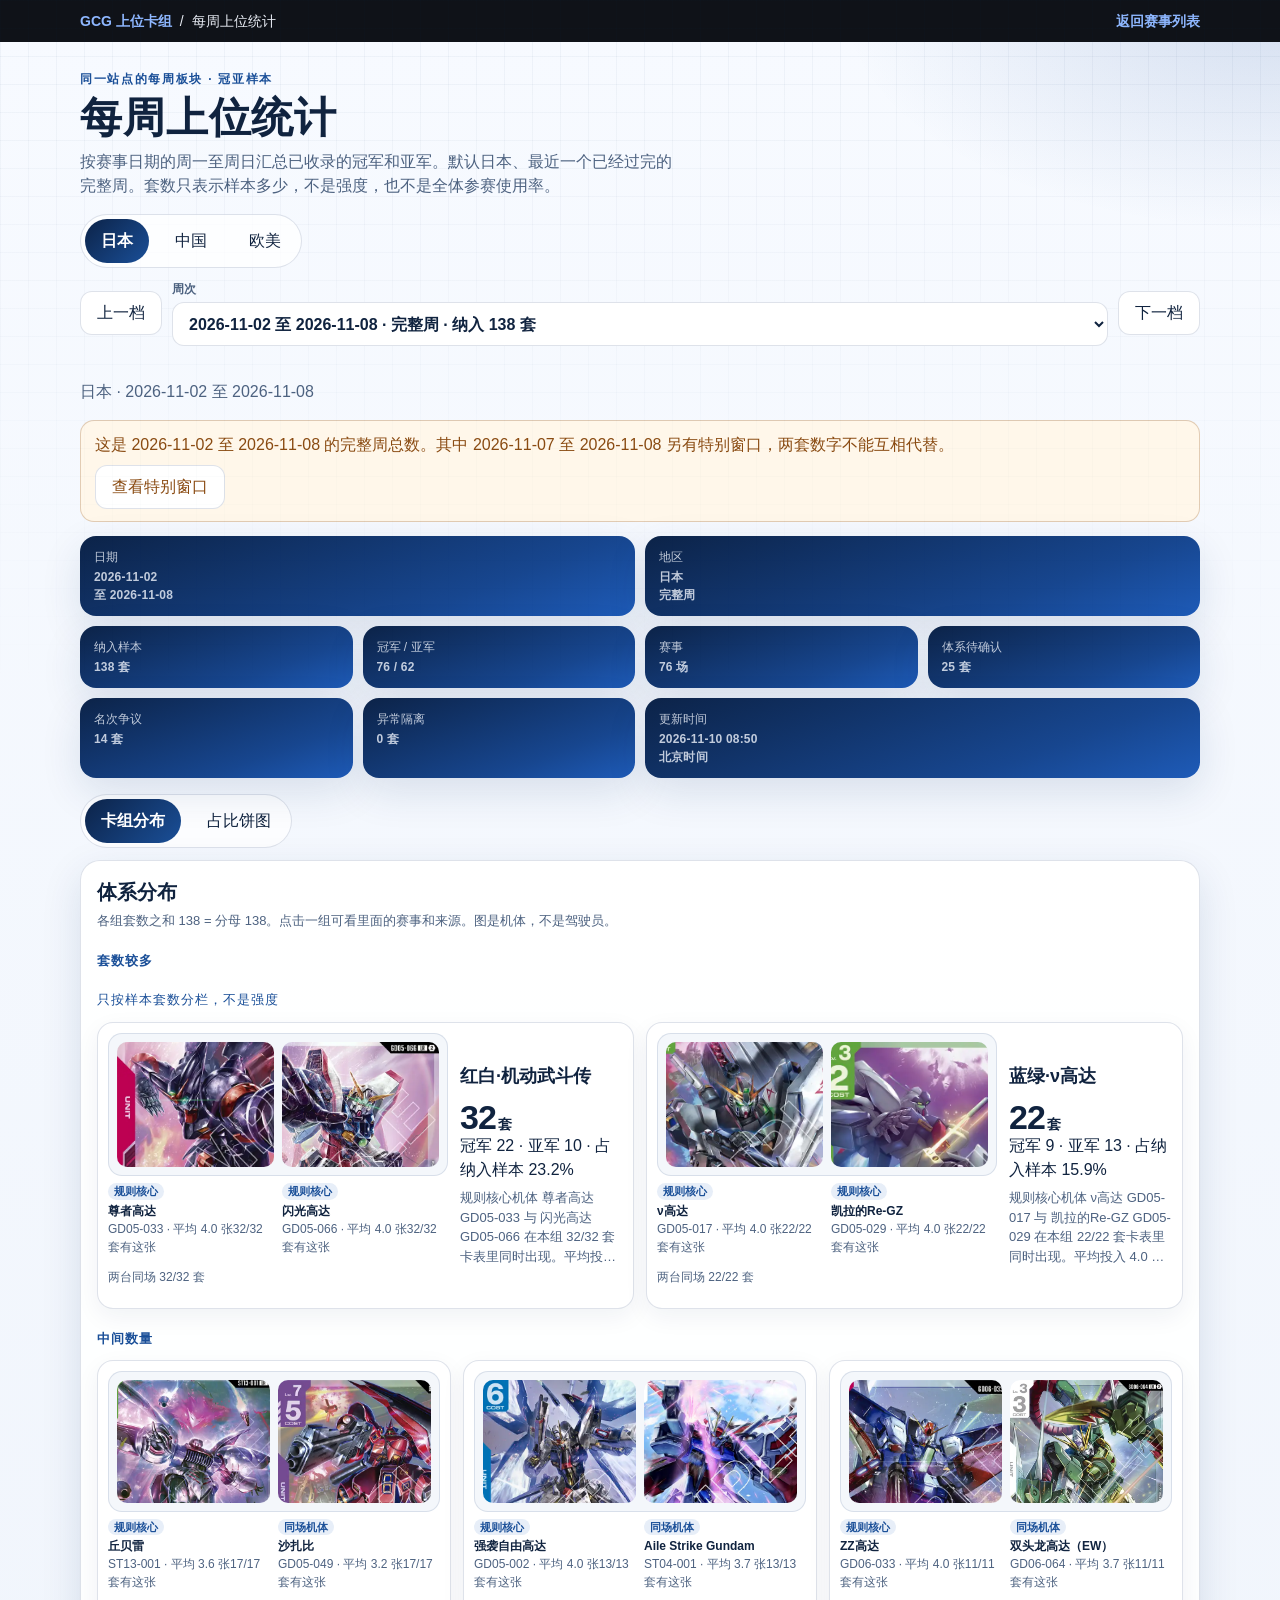
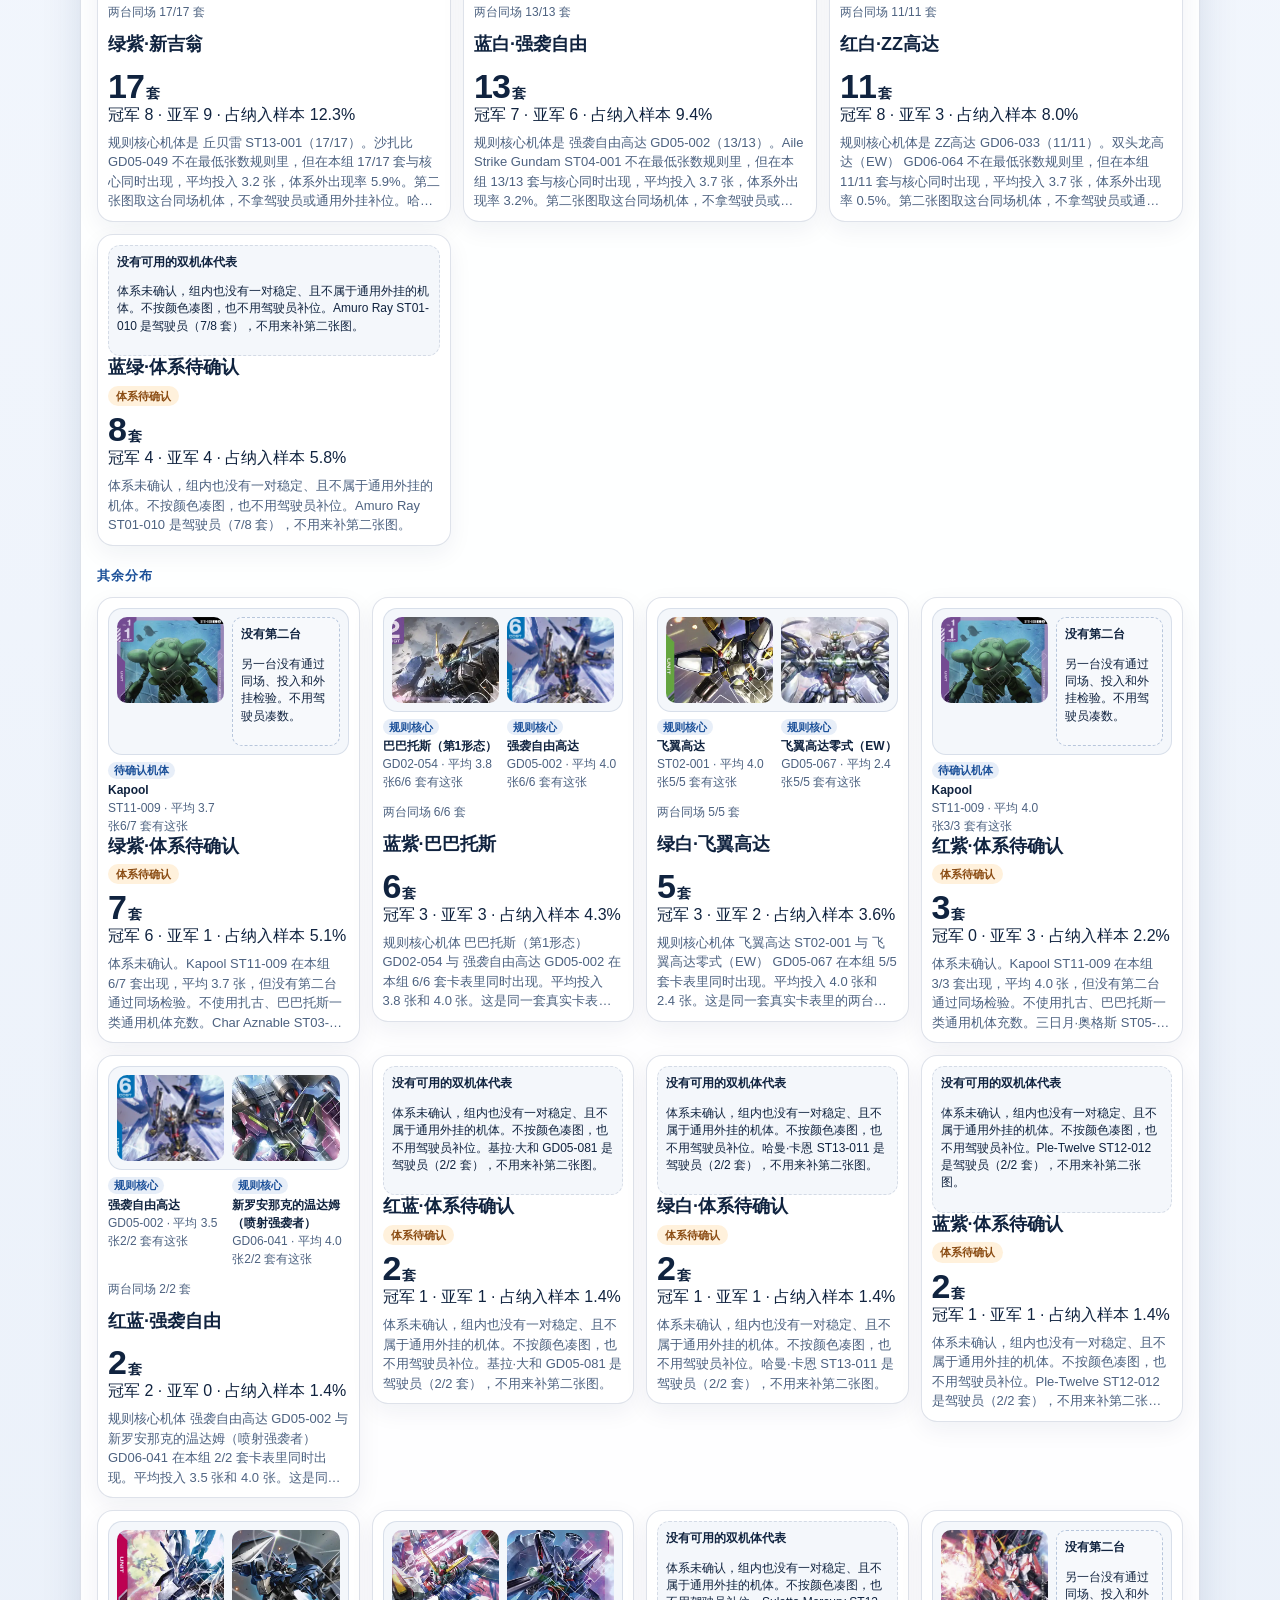
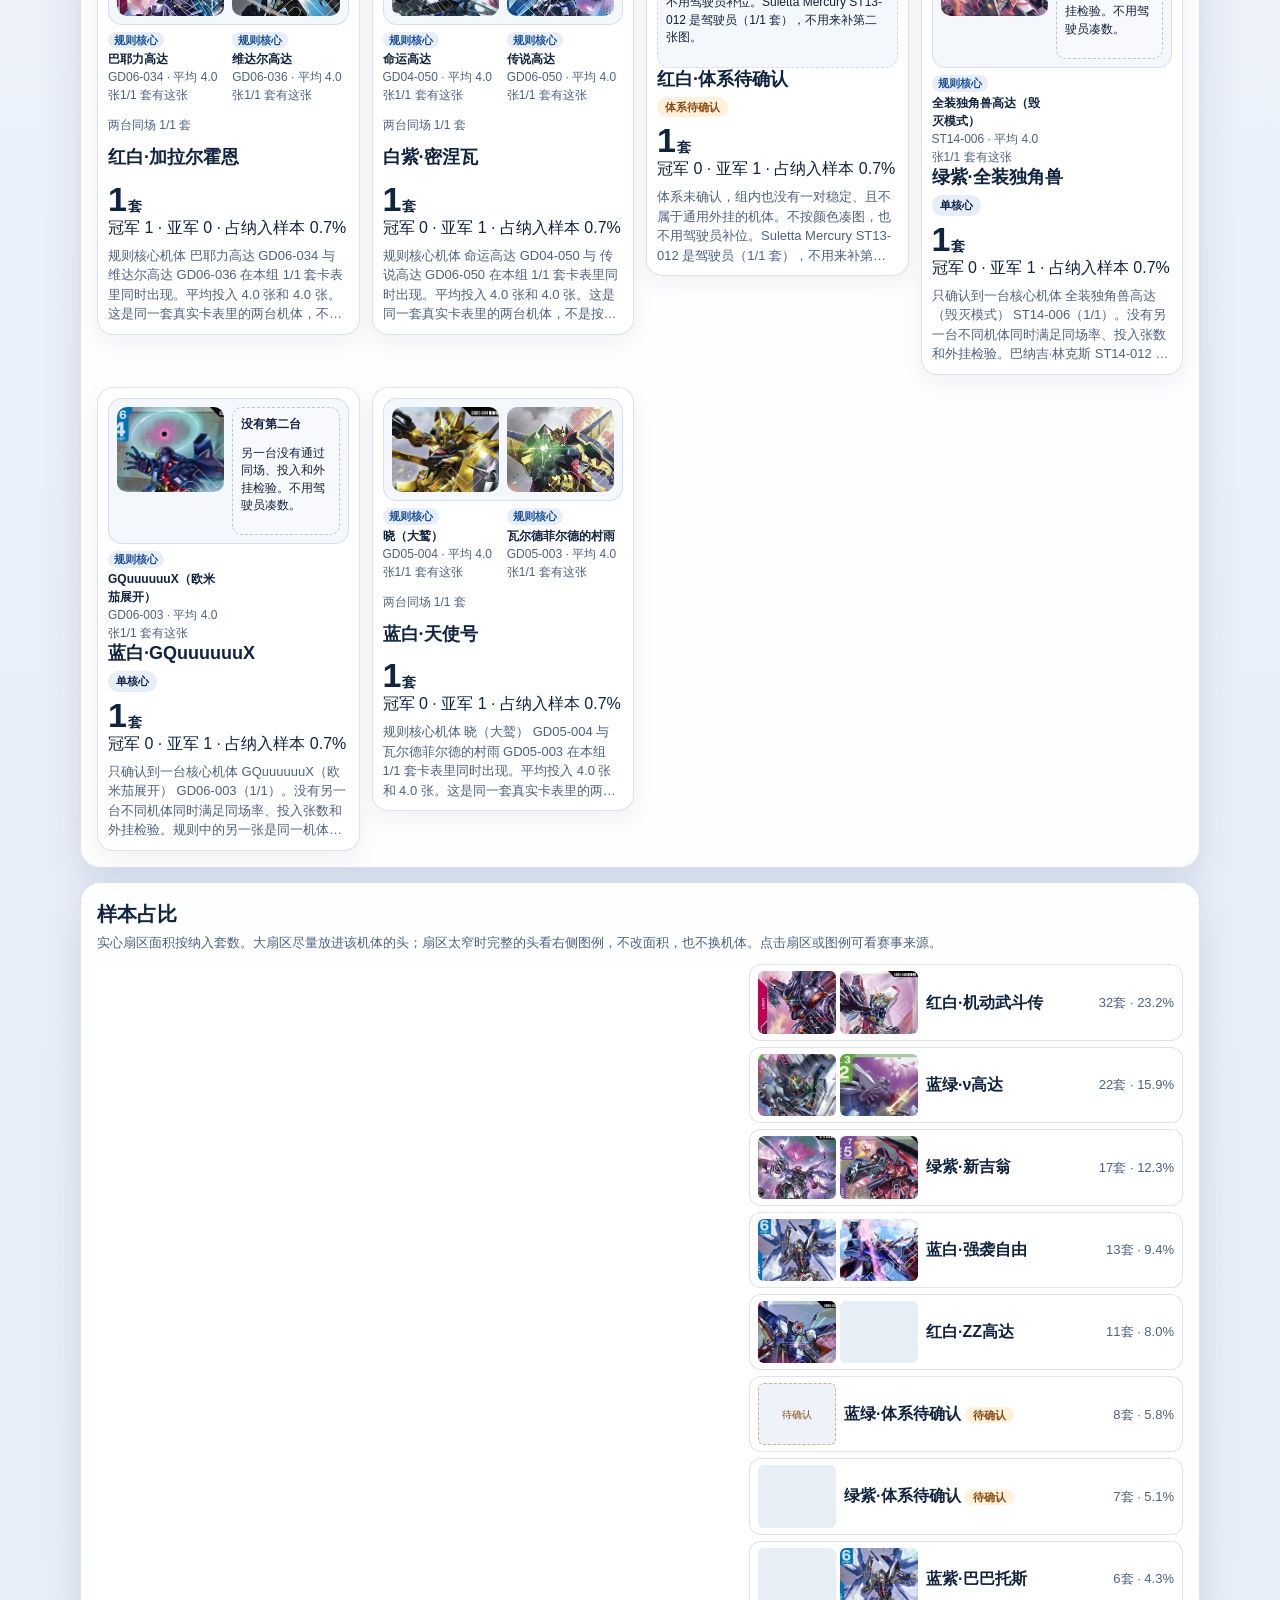
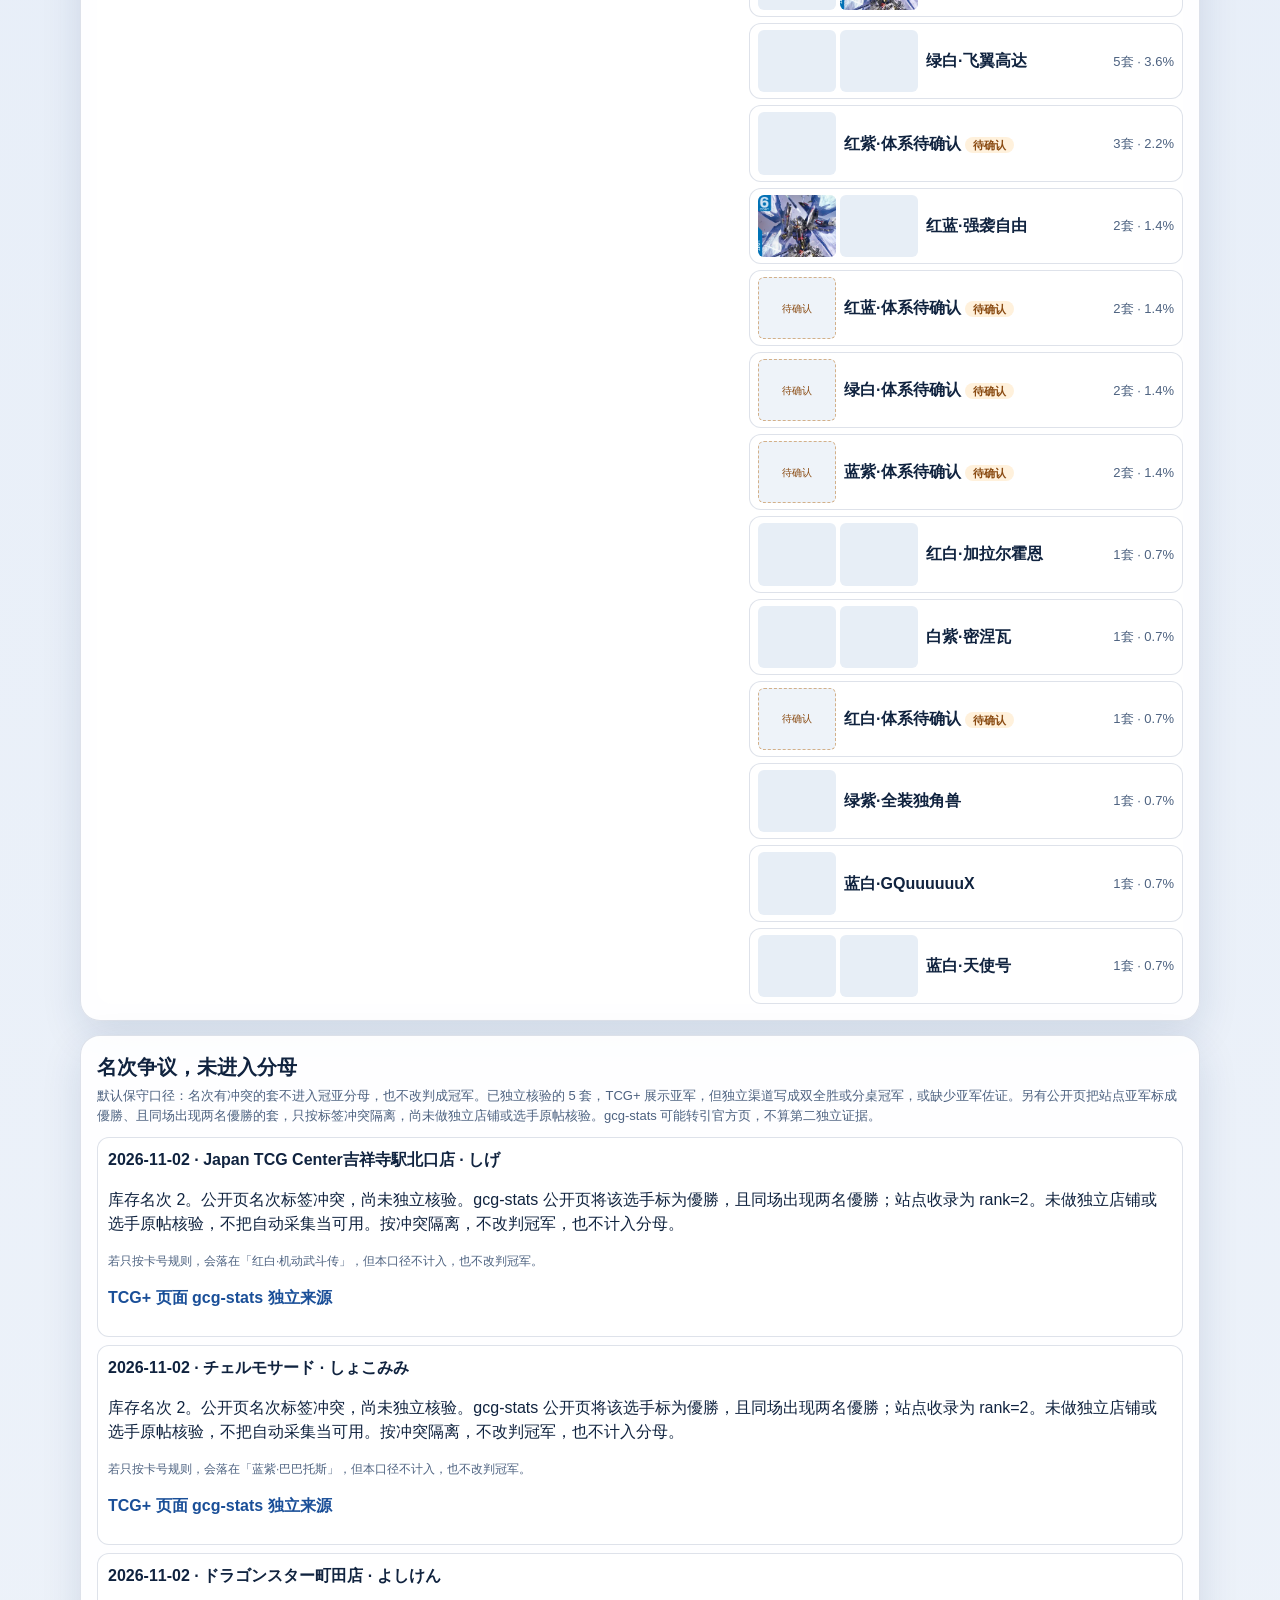
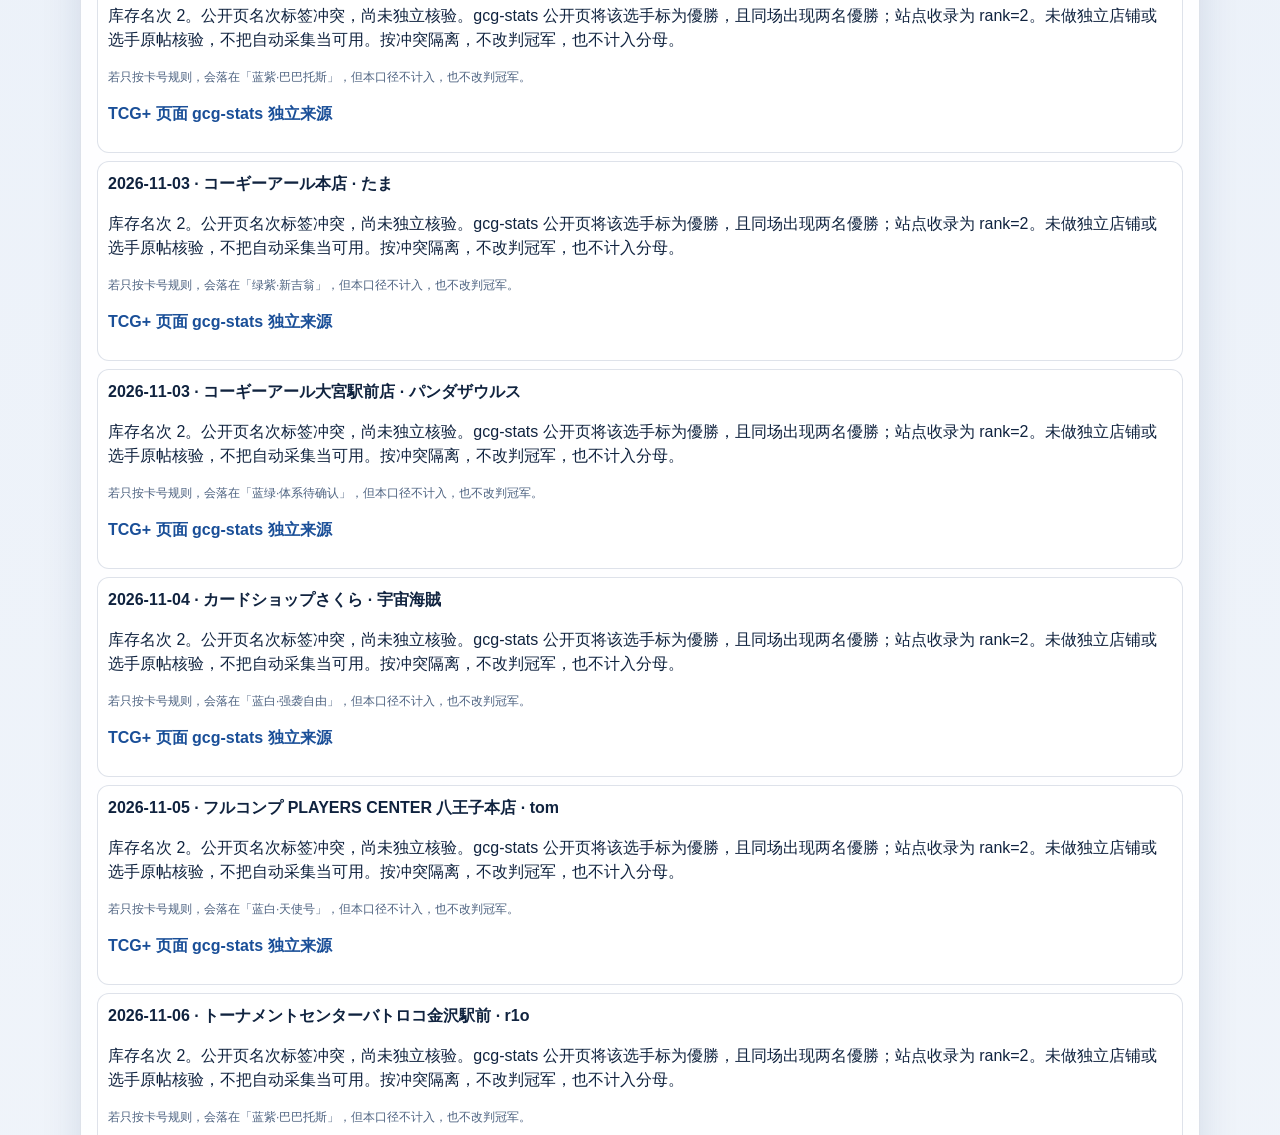
==== weekly.html @ e20ab30d "fix: frame the rest of this week's representative heads Measure crest-to-chin on every other unit sh" ====
<!DOCTYPE html>
<html lang="zh-Hans">
<head>
  <meta charset="UTF-8" />
  <meta name="viewport" content="width=device-width, initial-scale=1, viewport-fit=cover" />
  <title>每周上位统计 · GCG</title>
  <link rel="icon" href="data:," />
  <link rel="stylesheet" href="weekly.css?v=20261110d" />
</head>
<body>
  <a class="skip" href="#summary">跳到本周摘要</a>
  <div class="site-bridge">
    <div class="wrap bridge-inner">
      <a href="index.html">GCG 上位卡组</a>
      <span aria-hidden="true">/</span>
      <span>每周上位统计</span>
      <a class="bridge-back" href="index.html">返回赛事列表</a>
    </div>
  </div>
  <header class="hero">
    <div class="wrap hero-inner">
      <p class="kicker">同一站点的每周板块 · 冠亚样本</p>
      <div class="hero-top">
        <h1>每周上位统计</h1>
      </div>
      <p class="lede">按赛事日期的周一至周日汇总已收录的冠军和亚军。默认日本、最近一个已经过完的完整周。套数只表示样本多少，不是强度，也不是全体参赛使用率。</p>
      <div id="region-switch" class="segment" role="tablist" aria-label="地区"></div>
      <div class="switch-row">
        <button type="button" id="prev-view" class="nav-btn">上一档</button>
        <label class="week-label">
          <span>周次</span>
          <select id="view-select" aria-label="选择周次或特别窗口"></select>
        </label>
        <button type="button" id="next-view" class="nav-btn">下一档</button>
      </div>
    </div>
  </header>

  <main class="wrap" id="main">
    <p id="status" class="status" role="status">正在读取统计…</p>
    <section id="banner" class="banner" hidden></section>
    <section id="summary" class="summary" aria-label="本周摘要" hidden></section>
    <div id="display-switch" class="segment display-switch" role="tablist" aria-label="展示方式" hidden>
      <button type="button" data-display="distribution" aria-selected="true">卡组分布</button>
      <button type="button" data-display="pie">占比饼图</button>
    </div>
    <section id="distribution" class="panel" aria-label="体系分布" hidden></section>
    <section id="chart" class="panel" aria-label="样本占比" hidden></section>
    <section id="quarantine" class="panel" aria-label="名次争议" hidden></section>
    <section id="isolated" class="panel" aria-label="异常隔离" hidden></section>
    <section id="method" class="panel method" aria-label="口径说明" hidden></section>
  </main>

  <footer class="site-foot">
    <div class="wrap">
      <p><a href="index.html">返回赛事列表</a>。非官方统计。代表卡图放在站点的 weekly-cards，版权归万代等权利方。更新命令：<code>python3 scripts/build_weekly_stats.py</code></p>
    </div>
  </footer>

  <dialog id="deck-dialog">
    <div class="dialog-head">
      <h2 id="dialog-title"></h2>
      <button type="button" id="dialog-close" class="nav-btn">关闭</button>
    </div>
    <div id="dialog-body" class="dialog-body"></div>
  </dialog>

  <script src="weekly-pie.js?v=20261110d"></script>
  <script src="weekly.js?v=20261110d"></script>
</body>
</html>
---- weekly.css ----
:root {
  --ink: #10233f;
  --muted: #4d6280;
  --line: rgba(22, 54, 110, 0.14);
  --paper: rgba(255, 255, 255, 0.92);
  --deep: #0c2348;
  --deep-2: #1a4f98;
  --gold: #8a5a12;
  --silver: #4d6280;
  --warn: #8a4b12;
  --shadow: 0 14px 40px rgba(18, 48, 96, 0.12);
  --font: "Segoe UI", "PingFang SC", "Hiragino Sans GB", "Noto Sans SC", "Microsoft YaHei", sans-serif;
}

* { box-sizing: border-box; }
html { scroll-behavior: smooth; }
body {
  margin: 0;
  min-height: 100vh;
  color: var(--ink);
  font-family: var(--font);
  line-height: 1.5;
  background:
    radial-gradient(1100px 480px at 8% -10%, rgba(86, 146, 230, 0.35), transparent 60%),
    radial-gradient(800px 420px at 100% 0%, rgba(28, 78, 160, 0.16), transparent 55%),
    linear-gradient(180deg, #f7faff 0%, #e7eef8 48%, #f4f7fb 100%);
}
body::before {
  content: "";
  position: fixed;
  inset: 0;
  pointer-events: none;
  background-image:
    linear-gradient(rgba(16, 48, 96, 0.045) 1px, transparent 1px),
    linear-gradient(90deg, rgba(16, 48, 96, 0.045) 1px, transparent 1px);
  background-size: 28px 28px;
  mask-image: linear-gradient(#000 0%, transparent 78%);
}
.skip {
  position: absolute;
  left: 12px;
  top: -40px;
  background: #fff;
  padding: 8px 12px;
  z-index: 5;
}
.skip:focus { top: 8px; }
.site-bridge {
  background: #0f1218;
  color: #e8ecf4;
  font-size: 14px;
}
.bridge-inner {
  display: flex;
  gap: 8px;
  align-items: center;
  min-height: 42px;
}
.site-bridge a { color: #8eb7ff; font-weight: 700; text-decoration: none; }
.site-bridge a:hover { text-decoration: underline; }
.bridge-back { margin-left: auto; }
.wrap {
  width: min(1120px, calc(100% - 28px));
  margin: 0 auto;
  min-width: 0;
}
.hero {
  position: relative;
  padding: 28px 0 18px;
}
.kicker {
  margin: 0 0 6px;
  letter-spacing: 0.14em;
  font-size: 12px;
  font-weight: 700;
  color: var(--deep-2);
}
.hero-top, .dialog-head, .switch-row, .segment, .legend-row, .deck-row {
  display: flex;
  gap: 10px;
  align-items: center;
}
.hero-top { justify-content: space-between; align-items: flex-end; }
h1 {
  margin: 0;
  font-size: clamp(28px, 4vw, 42px);
  line-height: 1.15;
  letter-spacing: 0.02em;
}
.back, .source {
  color: var(--deep-2);
  font-weight: 700;
  text-decoration: none;
}
.back, .source:hover { text-decoration: underline; }
.lede { max-width: 68ch; color: var(--muted); margin: 8px 0 16px; }
.segment {
  flex-wrap: wrap;
  width: fit-content;
  max-width: 100%;
  padding: 4px;
  border-radius: 999px;
  background: rgba(255, 255, 255, 0.72);
  border: 1px solid var(--line);
}
.segment button, .nav-btn, .tile {
  font: inherit;
  color: inherit;
}
.segment button, .nav-btn {
  min-height: 44px;
  border: 0;
  background: transparent;
  border-radius: 999px;
  padding: 0 16px;
  cursor: pointer;
}
.display-switch { margin: 0 0 12px; }
.segment button[aria-selected="true"] {
  background: linear-gradient(135deg, var(--deep), var(--deep-2));
  color: #fff;
  font-weight: 700;
}
.switch-row { margin-top: 12px; min-width: 0; }
.week-label {
  flex: 1;
  min-width: 0;
  display: flex;
  flex-direction: column;
  gap: 4px;
  font-size: 12px;
  color: var(--muted);
  font-weight: 700;
}
select {
  width: 100%;
  min-width: 0;
  min-height: 44px;
  font: inherit;
  font-size: 16px;
  color: var(--ink);
  background: #fff;
  border: 1px solid var(--line);
  border-radius: 12px;
  padding: 0 12px;
}
.nav-btn {
  border: 1px solid var(--line) !important;
  background: #fff !important;
  border-radius: 12px !important;
  white-space: nowrap;
}
.status { color: var(--muted); }
.banner, .summary, .panel, .tile, dialog {
  min-width: 0;
}
.banner {
  margin: 8px 0 14px;
  padding: 12px 14px;
  border-radius: 14px;
  background: #fff7ea;
  border: 1px solid rgba(138, 75, 18, 0.25);
  color: var(--warn);
}
.banner p { margin: 0; }
.banner button {
  margin-top: 8px;
}
.summary {
  display: grid;
  grid-template-columns: repeat(4, minmax(0, 1fr));
  gap: 10px;
  margin-bottom: 16px;
}
.metric-wide { grid-column: span 2; }
.metric {
  background: linear-gradient(160deg, #0c2348 0%, #17468f 70%, #1e5bb8 100%);
  color: #f4f8ff;
  border-radius: 16px;
  padding: 12px 14px;
  box-shadow: var(--shadow);
}
.metric span {
  display: block;
  font-size: 12px;
  opacity: 0.78;
}
.metric strong {
  display: block;
  margin-top: 2px;
  font-size: 20px;
  font-weight: 750;
  letter-spacing: 0.01em;
}
.metric-line { display: block; white-space: nowrap; }
.panel {
  background: var(--paper);
  border: 1px solid var(--line);
  border-radius: 20px;
  padding: 16px;
  margin: 0 0 14px;
  box-shadow: var(--shadow);
}
.panel h2 { margin: 0 0 4px; font-size: 20px; }
.hint { margin: 0 0 12px; color: var(--muted); font-size: 13px; }
.band-title {
  grid-column: 1 / -1;
  margin: 8px 0 0;
  font-size: 13px;
  letter-spacing: 0.08em;
  color: var(--deep-2);
}
.dist {
  display: grid;
  grid-template-columns: repeat(12, minmax(0, 1fr));
  gap: 12px;
  align-items: start;
}
.tile {
  display: block;
  width: 100%;
  min-width: 0;
  text-align: left;
  background: #fff;
  border: 1px solid var(--line);
  border-radius: 16px;
  padding: 10px;
  cursor: pointer;
  box-shadow: 0 8px 24px rgba(16, 40, 80, 0.06);
}
.tile:hover { border-color: #8eb0df; }
.tile.lead { grid-column: span 6; }
.tile.mid { grid-column: span 4; }
.tile.rest { grid-column: span 3; }
.tile-body { min-width: 0; }
.tile.lead .tile-body {
  display: grid;
  grid-template-columns: minmax(0, 340px) minmax(0, 1fr);
  gap: 12px;
  align-items: center;
}
.art-frame {
  display: grid;
  grid-template-columns: minmax(0, 1fr) minmax(0, 1fr);
  gap: 8px;
  align-items: start;
  min-width: 0;
  padding: 8px;
  border-radius: 14px;
  background: #f4f7fb;
  border: 1px solid rgba(22, 54, 110, 0.12);
}
/* The card file is 600×838. As a grid item, min-height:auto kept that
   intrinsic height and object-fit then sliced a 112×838 strip of the torso.
   The avatar box sets the size; the photo is only a head-centered crop inside it. */
.avatar {
  position: relative;
  display: block;
  width: 100%;
  aspect-ratio: 5 / 4;
  overflow: hidden;
  border-radius: 10px;
  background: #e7eef6;
  min-width: 0;
}
.avatar img {
  position: absolute;
  width: calc(var(--fw, 140) * 1%);
  height: auto;
  max-width: none;
  aspect-ratio: auto;
  left: calc(var(--left, -20) * 1%);
  top: calc(var(--top, -15) * 1%);
}
.rep-note {
  width: 100%;
  min-height: 0;
  border-radius: 10px;
  display: block;
}
.rep-note, .img-fallback {
  margin: 0;
  color: var(--ink);
  font-size: 12px;
  line-height: 1.45;
  padding: 8px;
  overflow: auto;
  border: 1px dashed #b7c6dc;
  background: #f7f9fc;
}
.img-fallback {
  display: flex;
  align-items: flex-end;
  overflow-wrap: anywhere;
}
.rep-note-only {
  aspect-ratio: auto;
  min-height: 92px;
  color: var(--ink);
  background: #f4f7fb;
  border: 1px dashed var(--line);
  border-radius: 12px;
}
.captions {
  display: grid;
  grid-template-columns: minmax(0, 1fr) minmax(0, 1fr);
  gap: 8px;
  margin-top: 6px;
}
.captions figcaption, .copy p { margin: 0; }
.captions figcaption { min-width: 0; font-size: 12px; color: var(--muted); }
.cname, .count-xl, .player { color: var(--ink); font-weight: 750; }
.cname { display: block; overflow-wrap: anywhere; }
.cid, .mini { color: var(--muted); font-size: 12px; }
.role {
  display: inline-block;
  margin-bottom: 2px;
  padding: 0 6px;
  border-radius: 999px;
  background: #e7eef8;
  color: var(--deep-2);
  font-size: 11px;
  font-weight: 700;
}
.copy { min-width: 0; }
.copy h3 {
  margin: 0;
  font-size: 18px;
  line-height: 1.3;
  overflow-wrap: anywhere;
}
.badges { display: flex; flex-wrap: wrap; gap: 6px; margin: 6px 0; }
.badge {
  font-size: 11px;
  font-weight: 750;
  border-radius: 999px;
  padding: 2px 8px;
  background: #e7eef8;
  color: var(--deep);
}
.badge.warn { background: #fff1dc; color: var(--warn); }
.count-xl { font-size: 34px; line-height: 1; letter-spacing: -0.03em; }
.count-xl small { font-size: 14px; margin-left: 2px; font-weight: 700; }
.reason {
  margin-top: 6px !important;
  color: var(--muted);
  font-size: 13px;
  display: -webkit-box;
  -webkit-line-clamp: 4;
  -webkit-box-orient: vertical;
  overflow: hidden;
}
.chart-layout {
  display: grid;
  grid-template-columns: minmax(0, 1.25fr) minmax(240px, 0.85fr);
  gap: 14px;
  align-items: start;
  background: #fff;
  border-radius: 16px;
}
.pie-stage { min-width: 0; background: #fff; }
.pie-canvas {
  width: 100%;
  height: auto;
  display: block;
  background: #fff;
  cursor: pointer;
}
.pie-legend { display: flex; flex-direction: column; gap: 6px; min-width: 0; }
.pie-legend-item {
  display: grid;
  grid-template-columns: auto minmax(0, 1fr) auto;
  gap: 8px;
  align-items: center;
  width: 100%;
  min-width: 0;
  text-align: left;
  font: inherit;
  color: inherit;
  background: #fff;
  border: 1px solid var(--line);
  border-radius: 12px;
  padding: 6px 8px;
  cursor: pointer;
}
.pie-legend-item:hover { border-color: #8eb0df; }
.pie-icons { display: flex; gap: 4px; flex: none; }
.pie-icons .avatar { width: 78px; border-radius: 6px; }
.pie-icons .avatar img { border-radius: 0; }
.pie-ph {
  width: 78px;
  height: 62px;
  object-fit: cover;
  border-radius: 6px;
  background: #eef3f9;
}
.pie-ph {
  display: grid;
  place-items: center;
  text-align: center;
  font-size: 10px;
  line-height: 1.15;
  color: var(--warn);
  border: 1px dashed #d3b089;
  padding: 2px;
}
.pie-name { min-width: 0; overflow-wrap: anywhere; font-weight: 700; }
.pie-num { font-variant-numeric: tabular-nums; white-space: nowrap; color: var(--muted); font-size: 13px; }
.audit-list, .deck-list { list-style: none; margin: 0; padding: 0; display: flex; flex-direction: column; gap: 8px; }
.audit-list li, .deck-row {
  border: 1px solid var(--line);
  border-radius: 12px;
  padding: 10px;
  background: #fff;
}
.audit-list li { display: block; }
.deck-row { align-items: flex-start; flex-wrap: wrap; }
.rank {
  font-weight: 800;
  font-size: 12px;
  border-radius: 999px;
  padding: 2px 8px;
}
.rank-1 { background: #fff1cc; color: var(--gold); }
.rank-2 { background: #eef2f6; color: var(--silver); }
.store, .player { overflow-wrap: anywhere; }
.method code, .site-foot code {
  font-family: ui-monospace, SFMono-Regular, Menlo, Consolas, monospace;
  font-size: 0.92em;
}
.site-foot {
  padding: 8px 0 28px;
  color: var(--muted);
  font-size: 13px;
}
dialog {
  width: min(760px, calc(100vw - 24px));
  max-height: min(82vh, 820px);
  border: 0;
  border-radius: 18px;
  padding: 0;
  color: var(--ink);
  box-shadow: var(--shadow);
}
dialog::backdrop { background: rgba(8, 20, 40, 0.48); }
.dialog-head {
  position: sticky;
  top: 0;
  justify-content: space-between;
  padding: 12px 14px;
  background: #fff;
  border-bottom: 1px solid var(--line);
}
.dialog-head h2 { margin: 0; font-size: 18px; overflow-wrap: anywhere; }
.dialog-body { padding: 12px 14px 16px; overflow: auto; max-height: calc(82vh - 70px); }
button:focus-visible, select:focus-visible, a:focus-visible {
  outline: 3px solid #1d4e89;
  outline-offset: 2px;
}
@media (max-width: 800px) {
  .tile.lead, .tile.mid, .tile.rest { grid-column: span 6; }
  .tile.lead .tile-body, .chart-layout { grid-template-columns: minmax(0, 1fr); }
  .summary { grid-template-columns: repeat(2, minmax(0, 1fr)); }
}
@media (max-width: 640px) {
  .wrap { width: min(1120px, calc(100% - 16px)); }
  .hero { padding-top: 18px; }
  .switch-row { flex-wrap: wrap; }
  .nav-btn { flex: 1; }
  .week-label { flex-basis: 100%; }
  .dist { grid-template-columns: minmax(0, 1fr); }
  .tile.lead, .tile.mid, .tile.rest { grid-column: auto; }
  .count-xl { font-size: 28px; }
  .dialog-body { max-height: calc(82vh - 84px); }
}
@media (prefers-reduced-motion: reduce) {
  html { scroll-behavior: auto; }
}
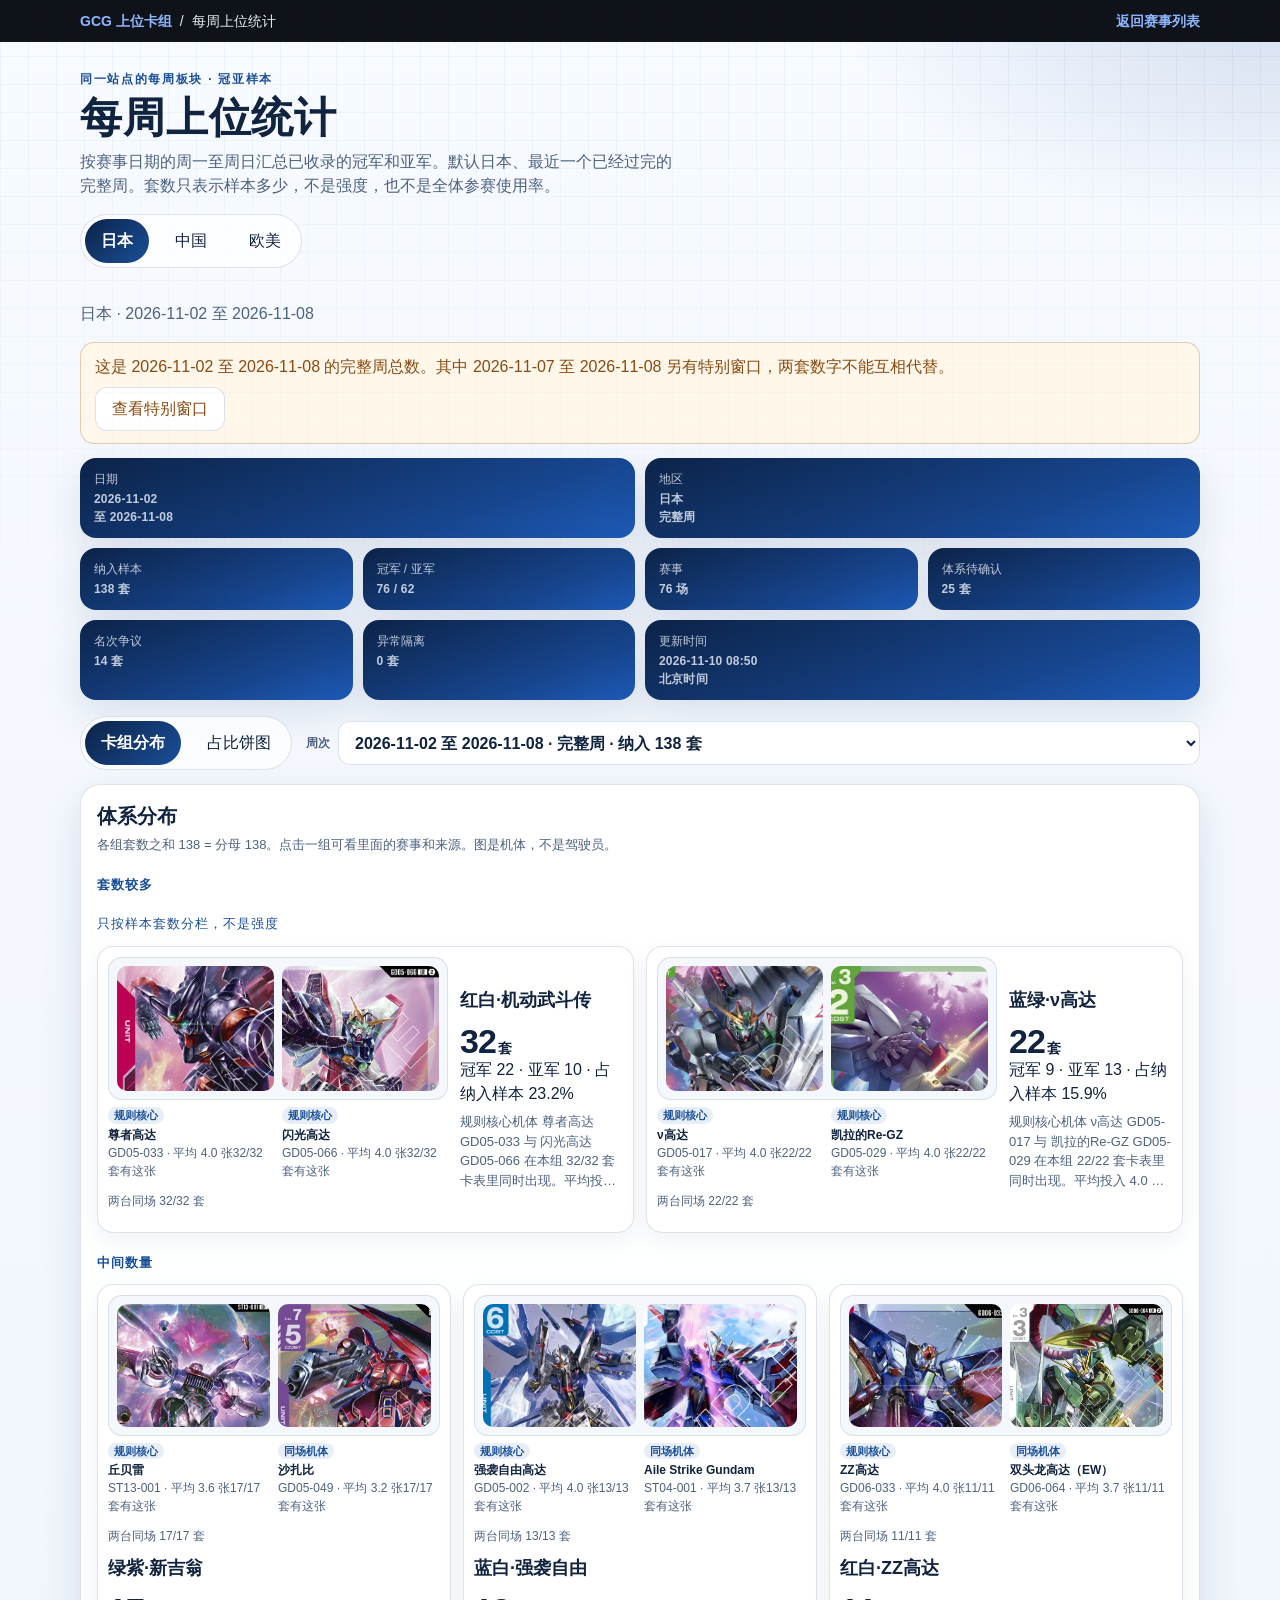
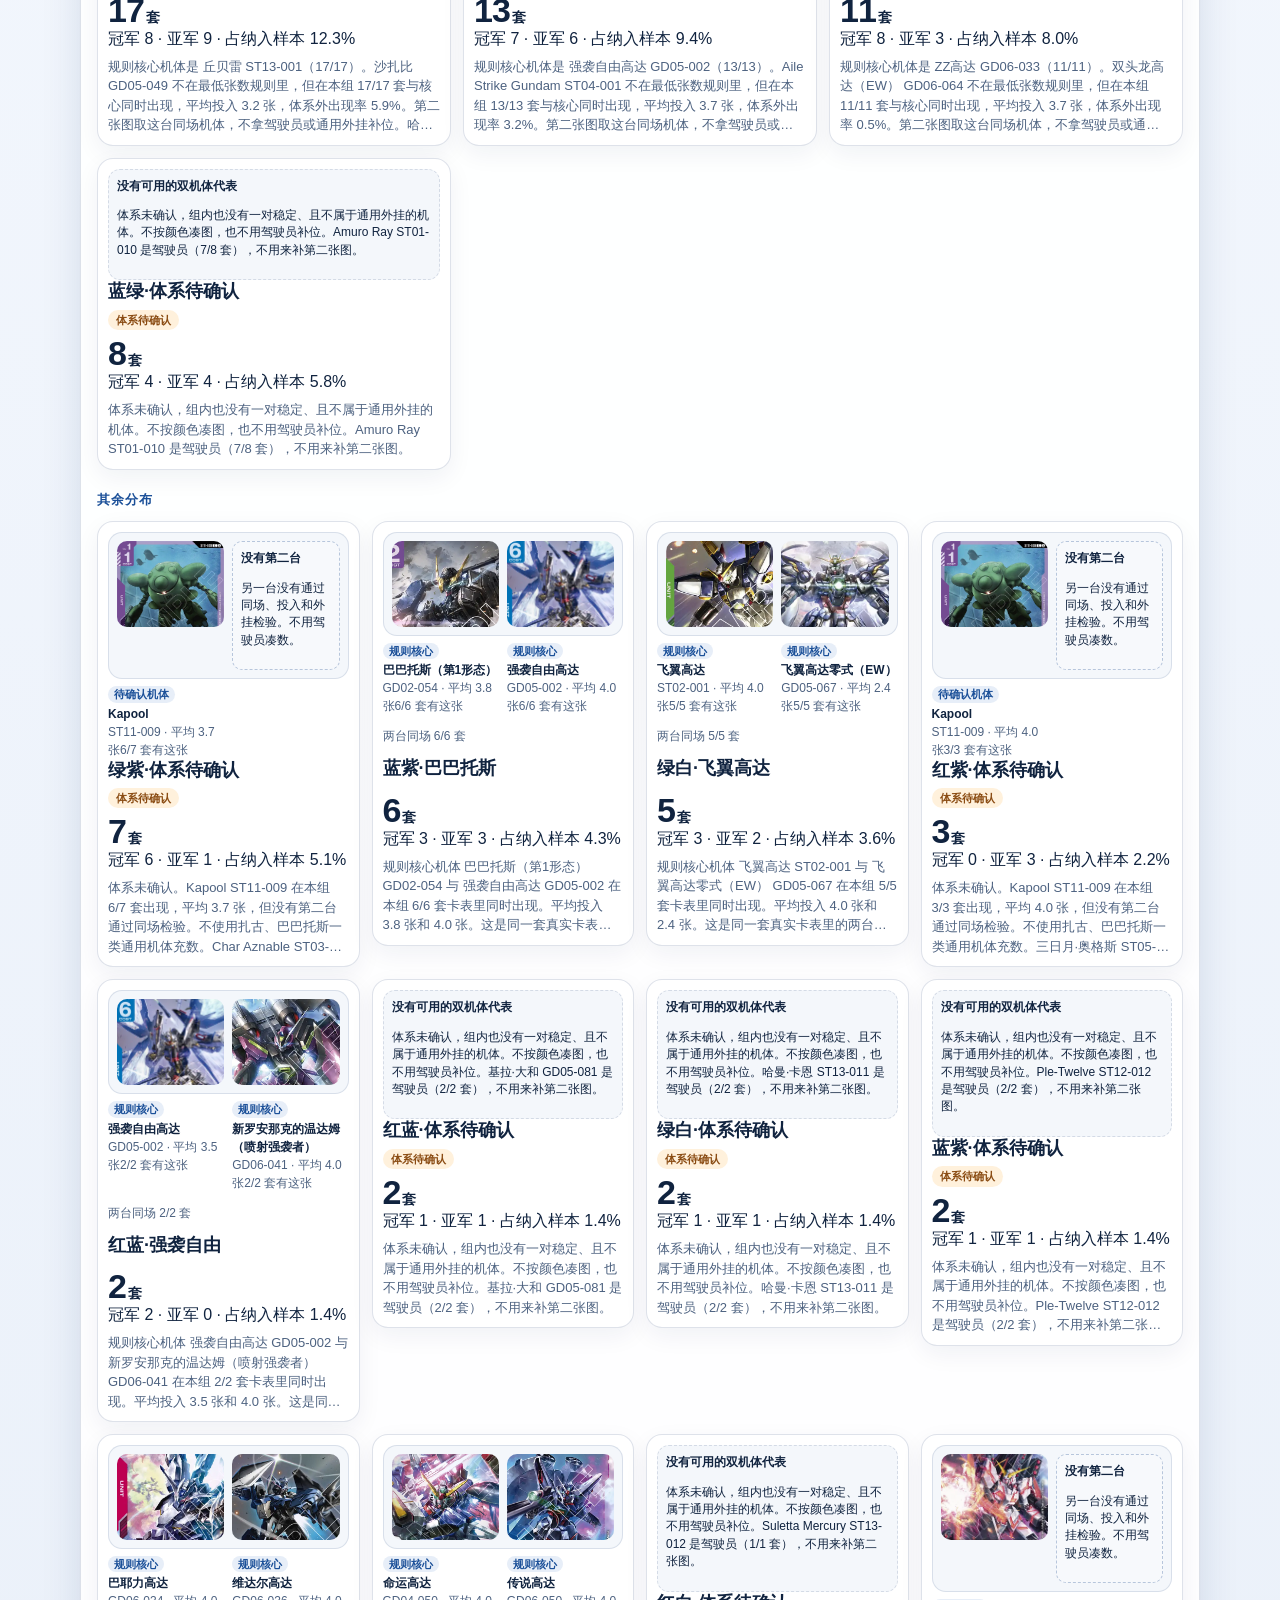
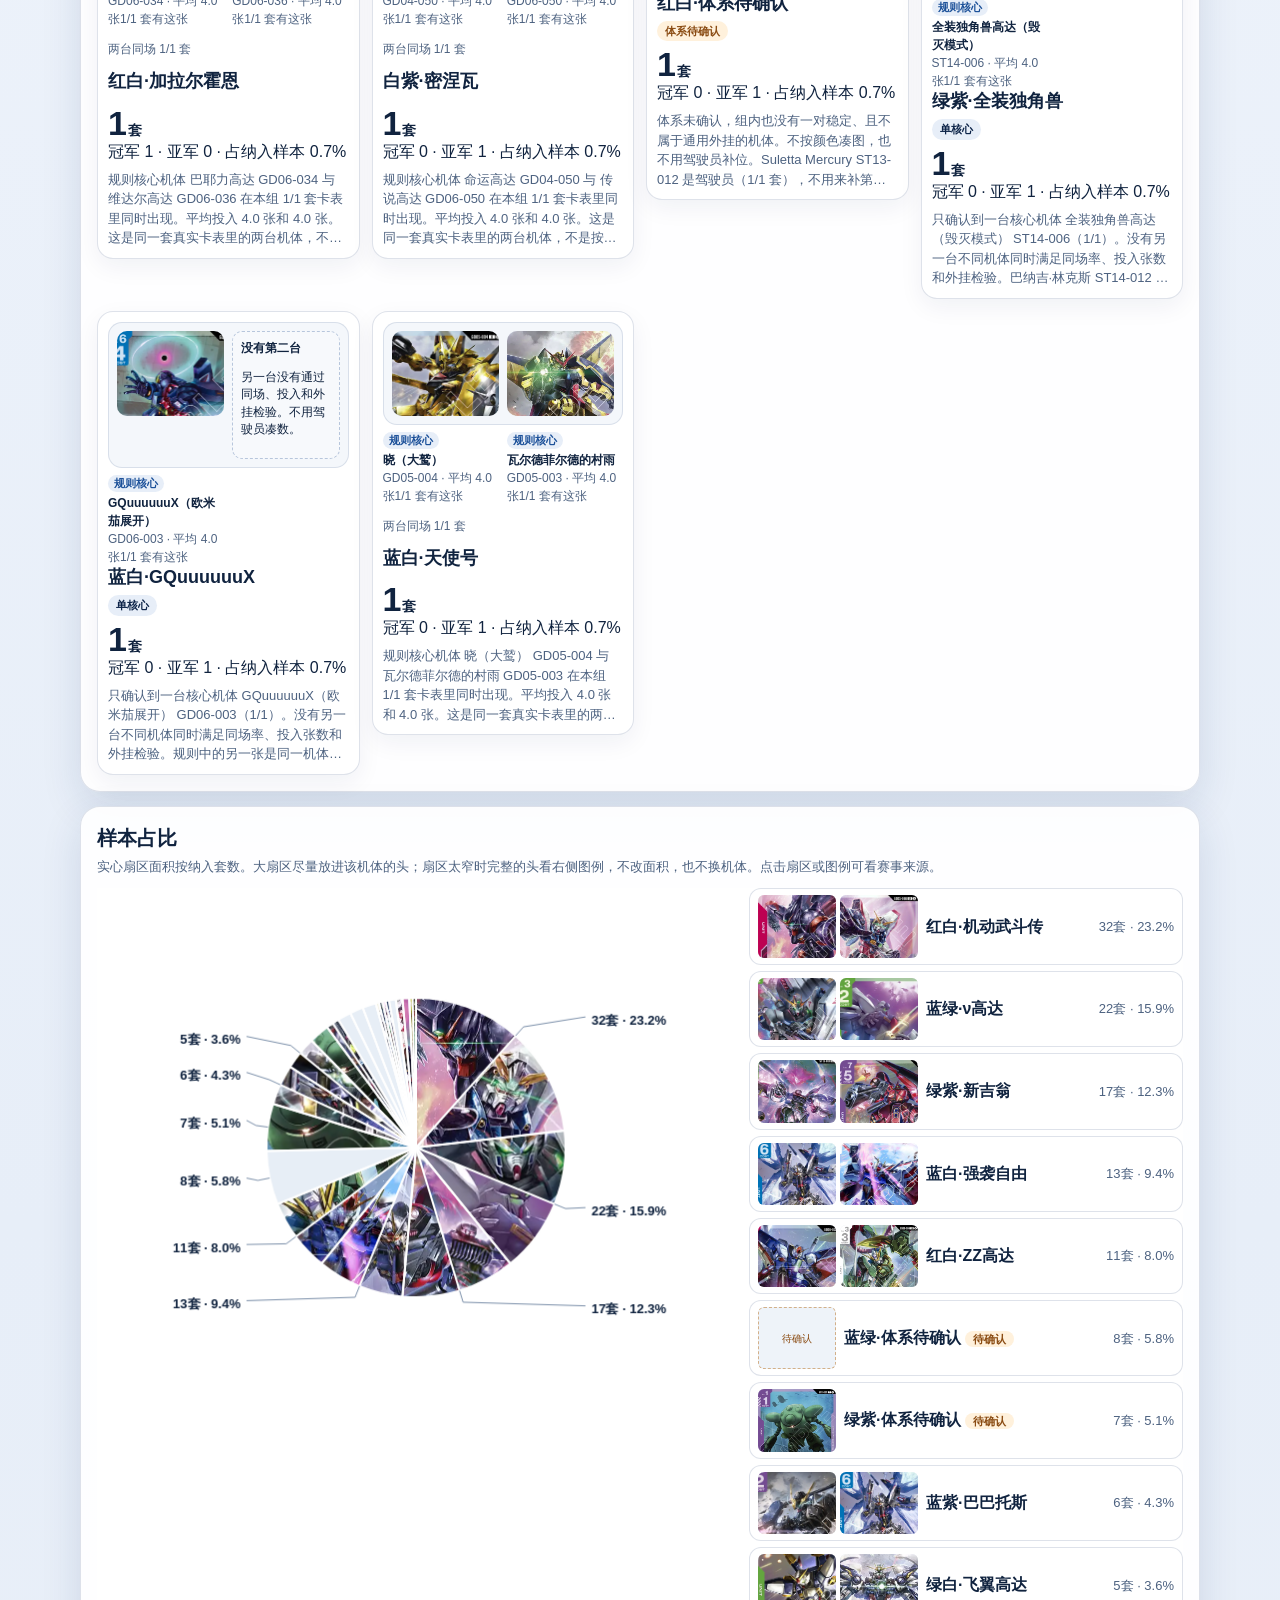
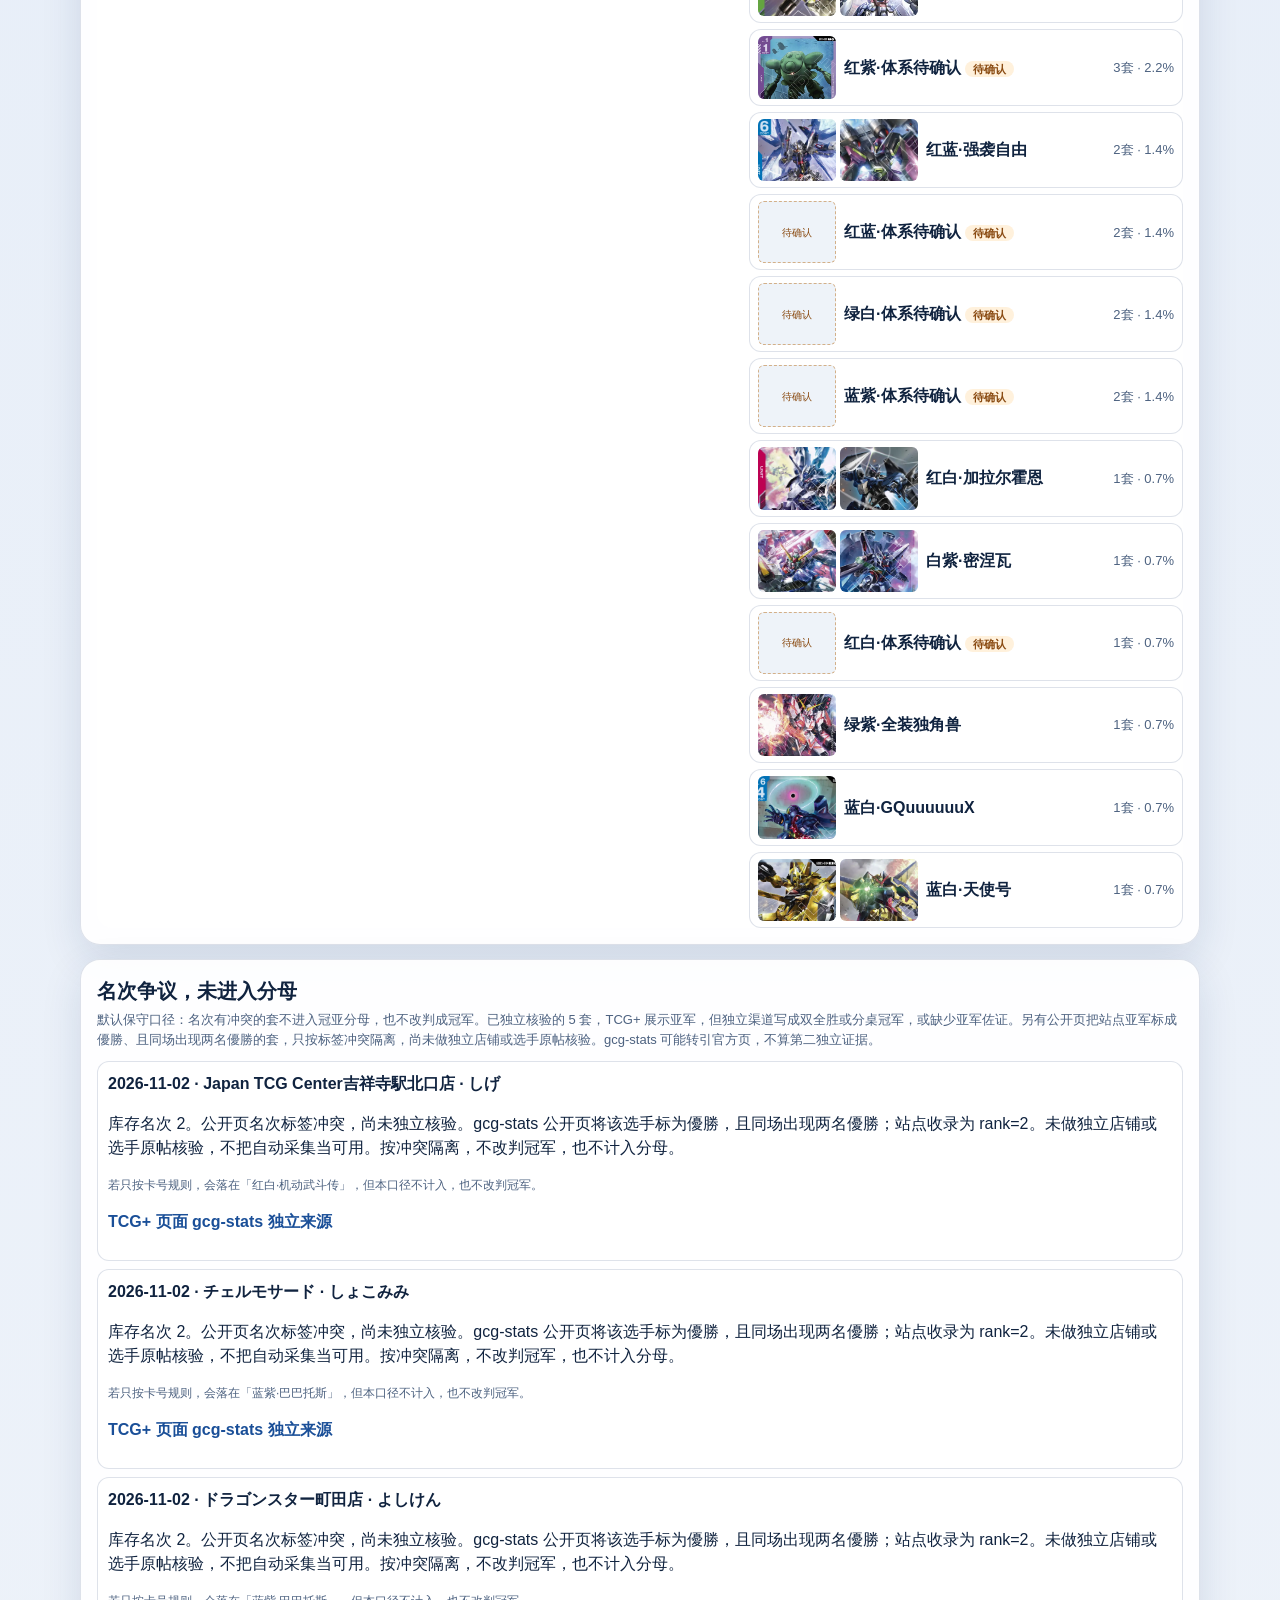
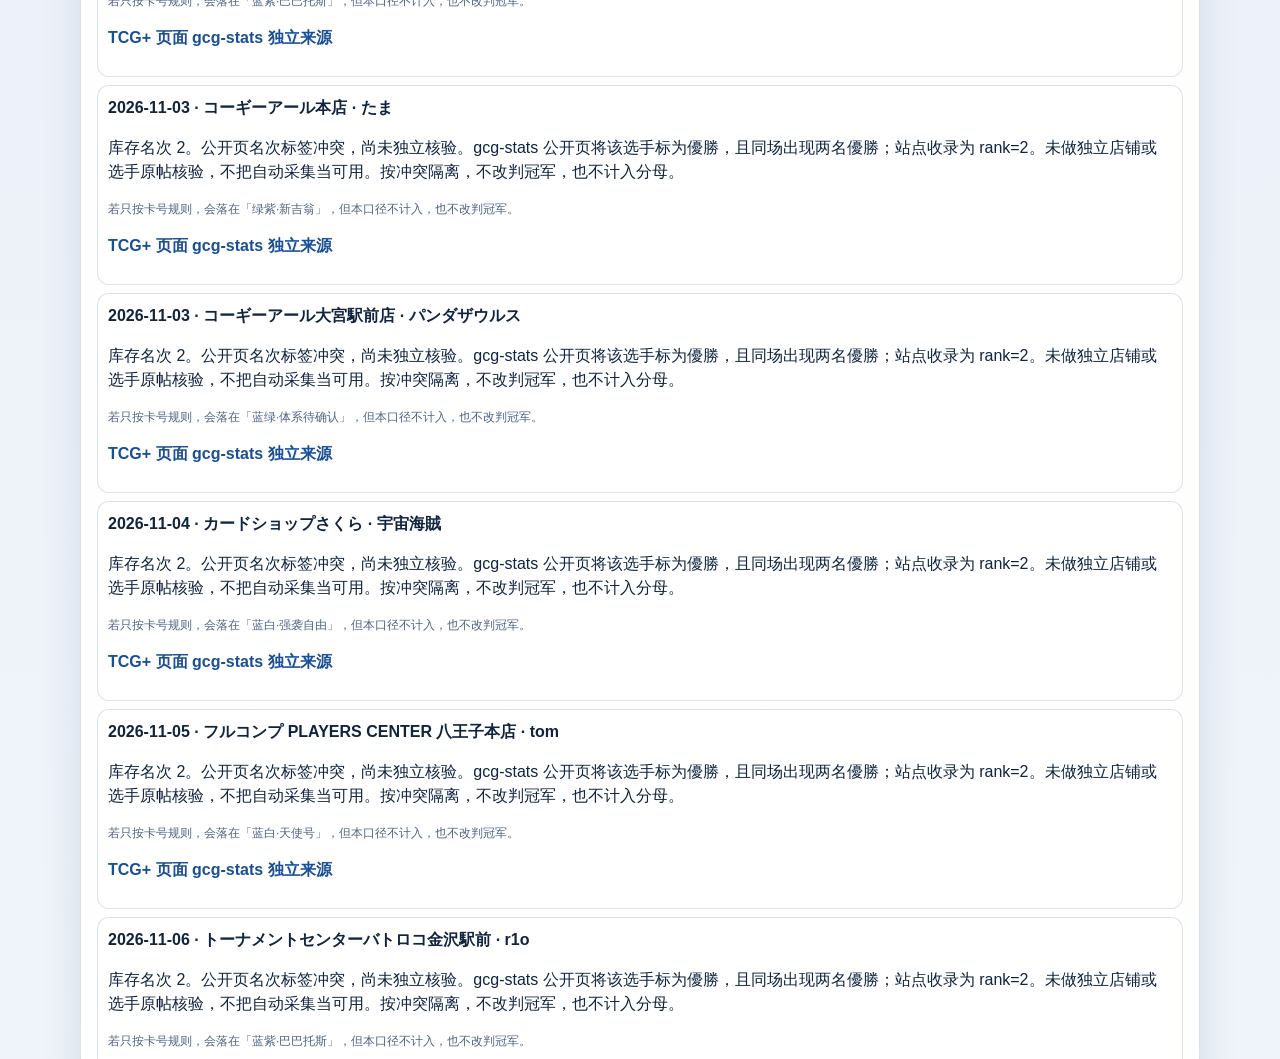
==== commit e380b949: "fix: move the week picker beside the view switch Drop the previous and next week buttons and place t" ====
--- a/weekly.html
+++ b/weekly.html
@@ -5,7 +5,7 @@
   <meta name="viewport" content="width=device-width, initial-scale=1, viewport-fit=cover" />
   <title>每周上位统计 · GCG</title>
   <link rel="icon" href="data:," />
-  <link rel="stylesheet" href="weekly.css?v=20261110d" />
+  <link rel="stylesheet" href="weekly.css?v=20261110e" />
 </head>
 <body>
   <a class="skip" href="#summary">跳到本周摘要</a>
@@ -25,14 +25,6 @@
       </div>
       <p class="lede">按赛事日期的周一至周日汇总已收录的冠军和亚军。默认日本、最近一个已经过完的完整周。套数只表示样本多少，不是强度，也不是全体参赛使用率。</p>
       <div id="region-switch" class="segment" role="tablist" aria-label="地区"></div>
-      <div class="switch-row">
-        <button type="button" id="prev-view" class="nav-btn">上一档</button>
-        <label class="week-label">
-          <span>周次</span>
-          <select id="view-select" aria-label="选择周次或特别窗口"></select>
-        </label>
-        <button type="button" id="next-view" class="nav-btn">下一档</button>
-      </div>
     </div>
   </header>
 
@@ -40,9 +32,15 @@
     <p id="status" class="status" role="status">正在读取统计…</p>
     <section id="banner" class="banner" hidden></section>
     <section id="summary" class="summary" aria-label="本周摘要" hidden></section>
-    <div id="display-switch" class="segment display-switch" role="tablist" aria-label="展示方式" hidden>
-      <button type="button" data-display="distribution" aria-selected="true">卡组分布</button>
-      <button type="button" data-display="pie">占比饼图</button>
+    <div id="toolbar" class="toolbar" hidden>
+      <div id="display-switch" class="segment display-switch" role="tablist" aria-label="展示方式">
+        <button type="button" data-display="distribution" aria-selected="true">卡组分布</button>
+        <button type="button" data-display="pie">占比饼图</button>
+      </div>
+      <label class="week-label">
+        <span>周次</span>
+        <select id="view-select" aria-label="选择周次或特别窗口"></select>
+      </label>
     </div>
     <section id="distribution" class="panel" aria-label="体系分布" hidden></section>
     <section id="chart" class="panel" aria-label="样本占比" hidden></section>
@@ -66,6 +64,6 @@
   </dialog>
 
   <script src="weekly-pie.js?v=20261110d"></script>
-  <script src="weekly.js?v=20261110d"></script>
+  <script src="weekly.js?v=20261110e"></script>
 </body>
 </html>
--- a/weekly.css
+++ b/weekly.css
@@ -75,7 +75,7 @@
   font-weight: 700;
   color: var(--deep-2);
 }
-.hero-top, .dialog-head, .switch-row, .segment, .legend-row, .deck-row {
+.hero-top, .dialog-head, .segment, .legend-row, .deck-row {
   display: flex;
   gap: 10px;
   align-items: center;
@@ -115,22 +115,36 @@
   padding: 0 16px;
   cursor: pointer;
 }
-.display-switch { margin: 0 0 12px; }
+.toolbar {
+  display: flex;
+  flex-wrap: wrap;
+  align-items: center;
+  gap: 10px 14px;
+  margin: 0 0 14px;
+  min-width: 0;
+}
+.toolbar .display-switch { margin: 0; flex: 0 0 auto; }
 .segment button[aria-selected="true"] {
   background: linear-gradient(135deg, var(--deep), var(--deep-2));
   color: #fff;
   font-weight: 700;
 }
-.switch-row { margin-top: 12px; min-width: 0; }
-.week-label {
-  flex: 1;
-  min-width: 0;
+.toolbar .week-label {
+  flex: 1 1 18rem;
+  min-width: min(100%, 18rem);
   display: flex;
-  flex-direction: column;
-  gap: 4px;
+  flex-direction: row;
+  align-items: center;
+  gap: 8px;
   font-size: 12px;
   color: var(--muted);
   font-weight: 700;
+}
+.toolbar .week-label > span { flex: 0 0 auto; }
+.toolbar .week-label select {
+  flex: 1 1 auto;
+  width: auto;
+  min-width: 0;
 }
 select {
   width: 100%;
@@ -465,9 +479,7 @@
 @media (max-width: 640px) {
   .wrap { width: min(1120px, calc(100% - 16px)); }
   .hero { padding-top: 18px; }
-  .switch-row { flex-wrap: wrap; }
   .nav-btn { flex: 1; }
-  .week-label { flex-basis: 100%; }
   .dist { grid-template-columns: minmax(0, 1fr); }
   .tile.lead, .tile.mid, .tile.rest { grid-column: auto; }
   .count-xl { font-size: 28px; }
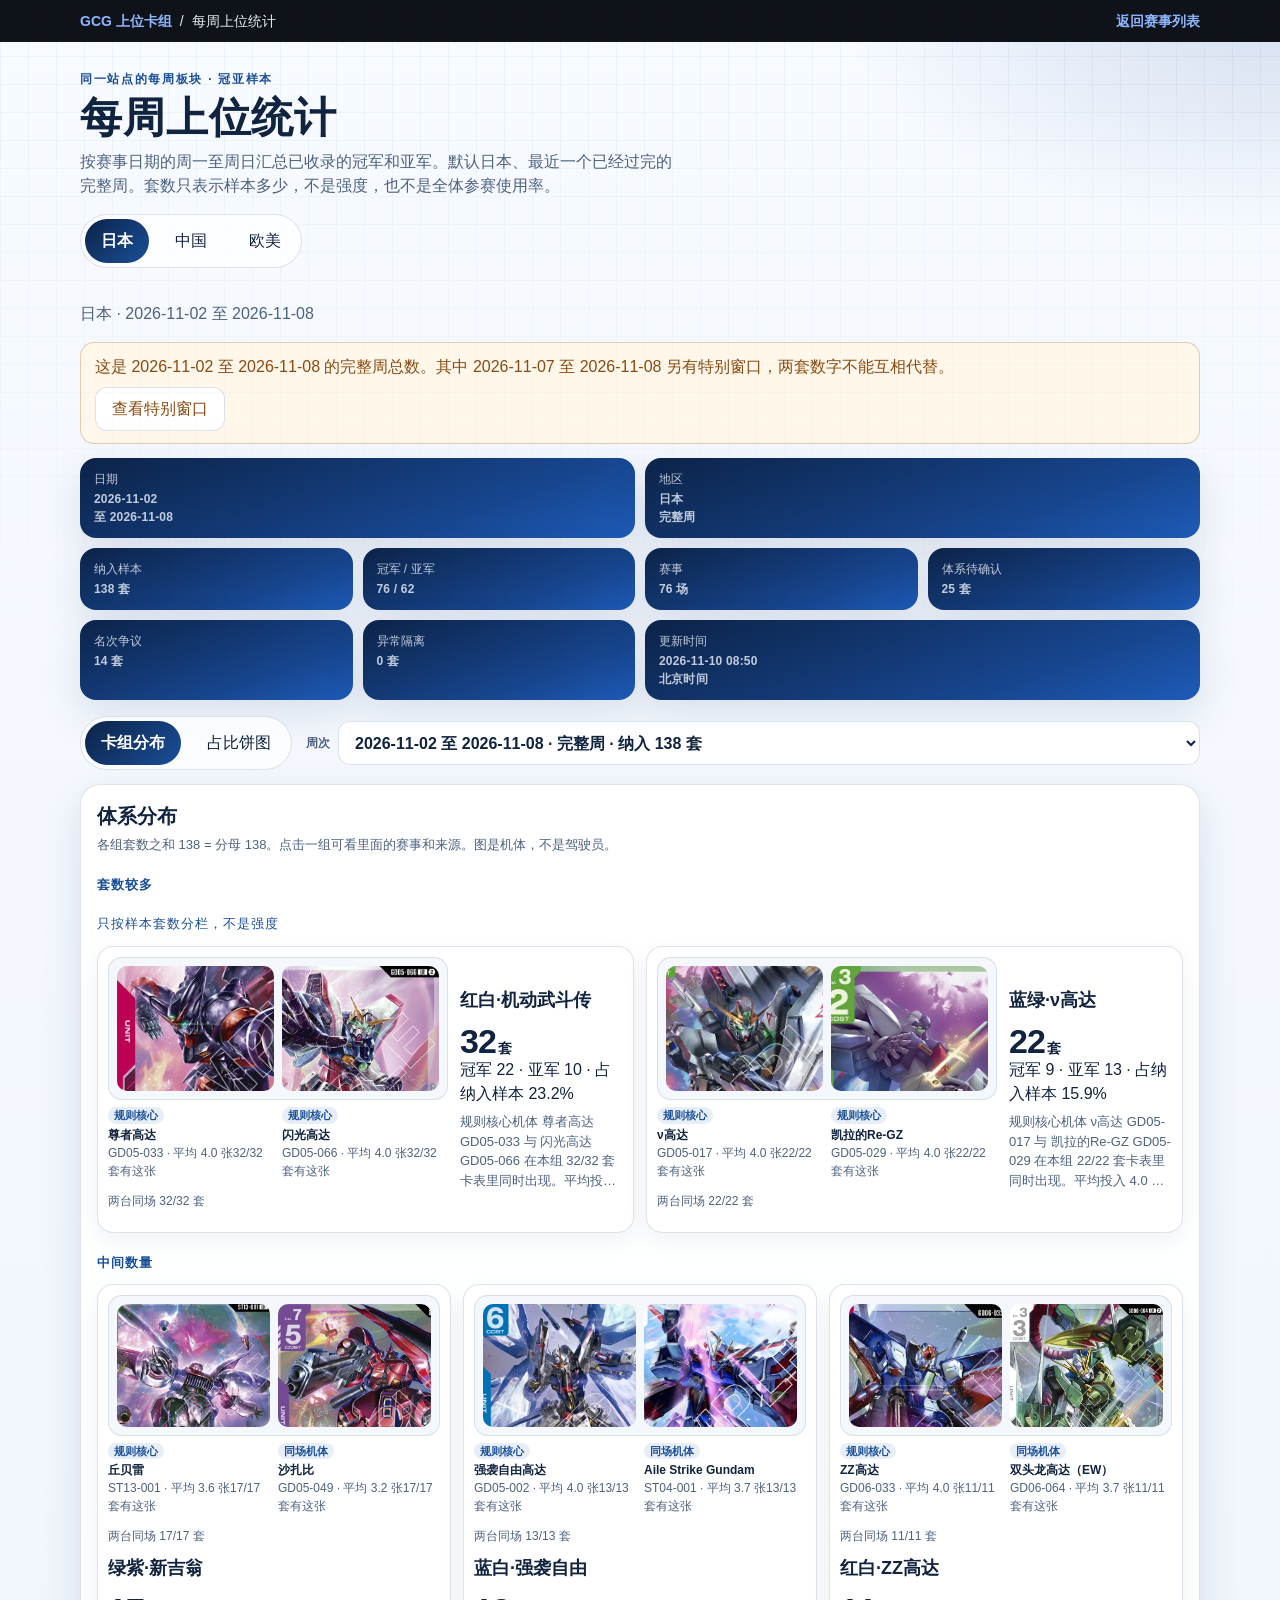
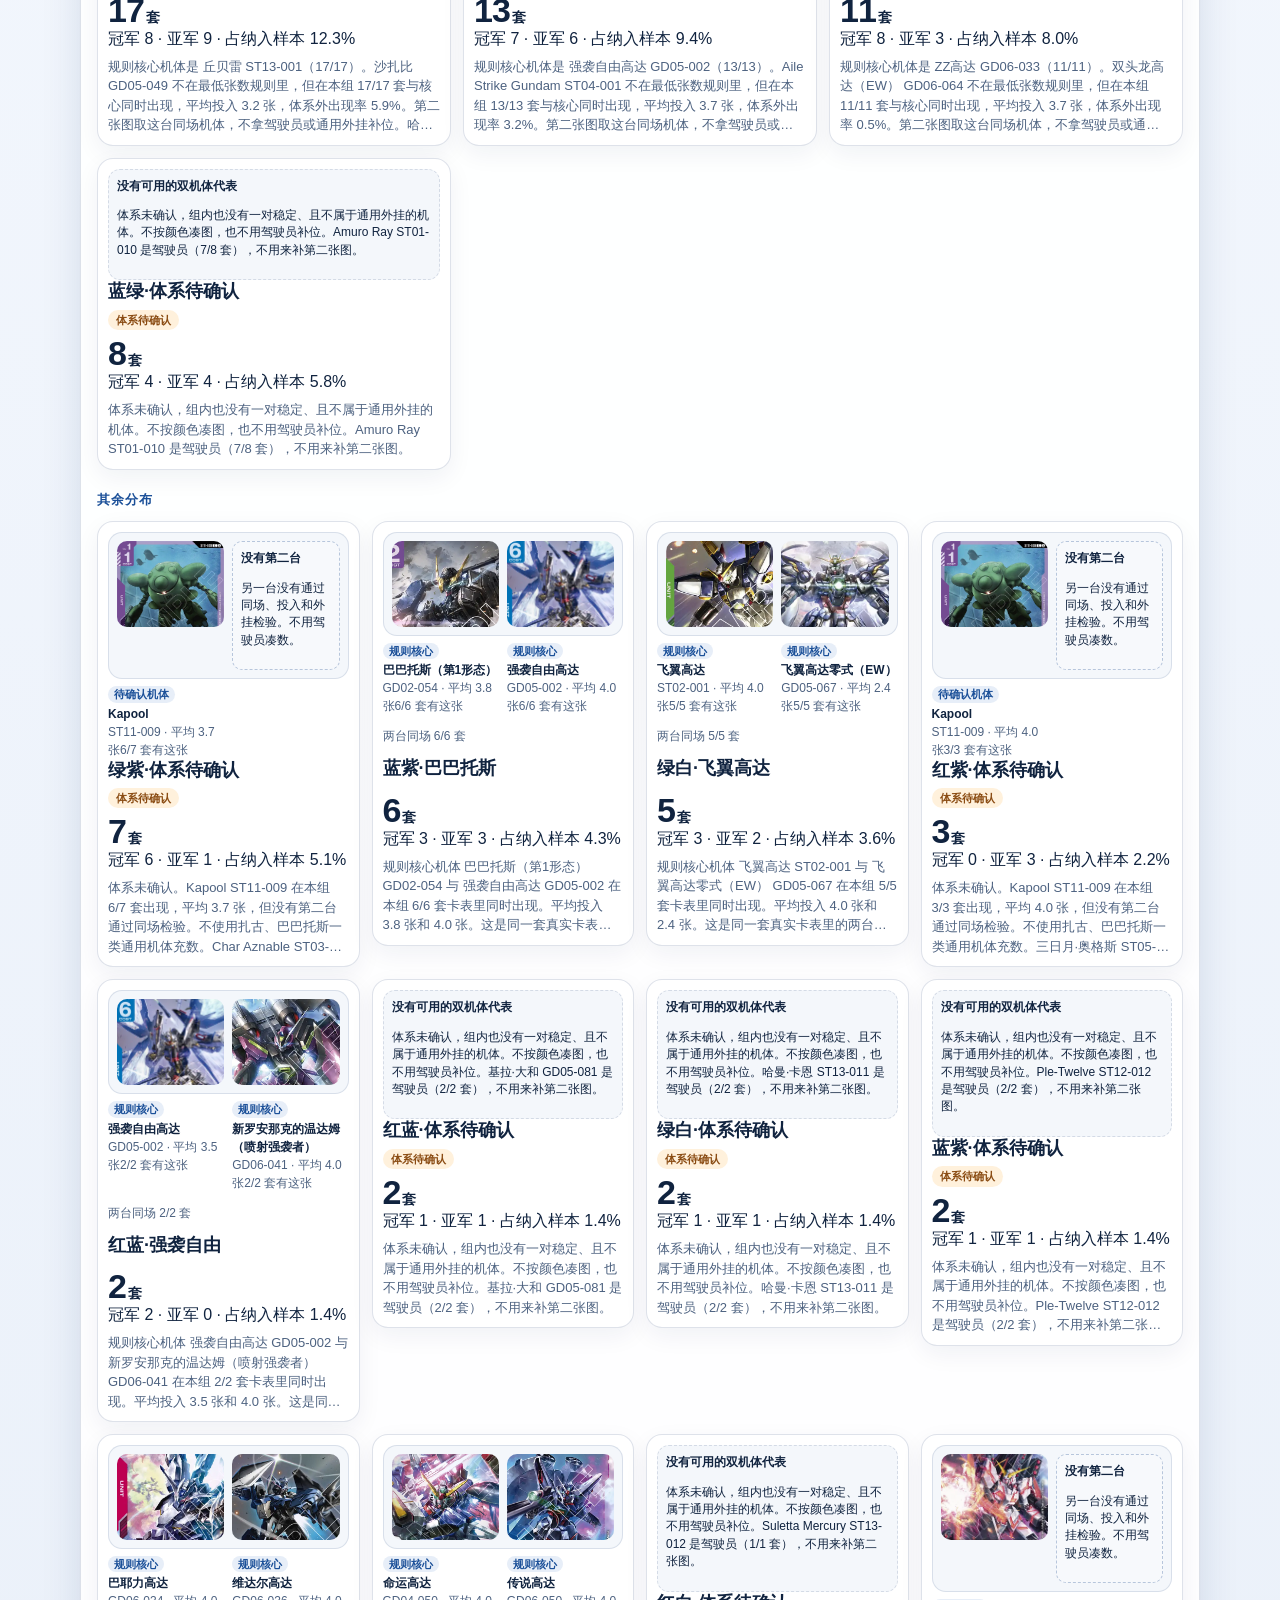
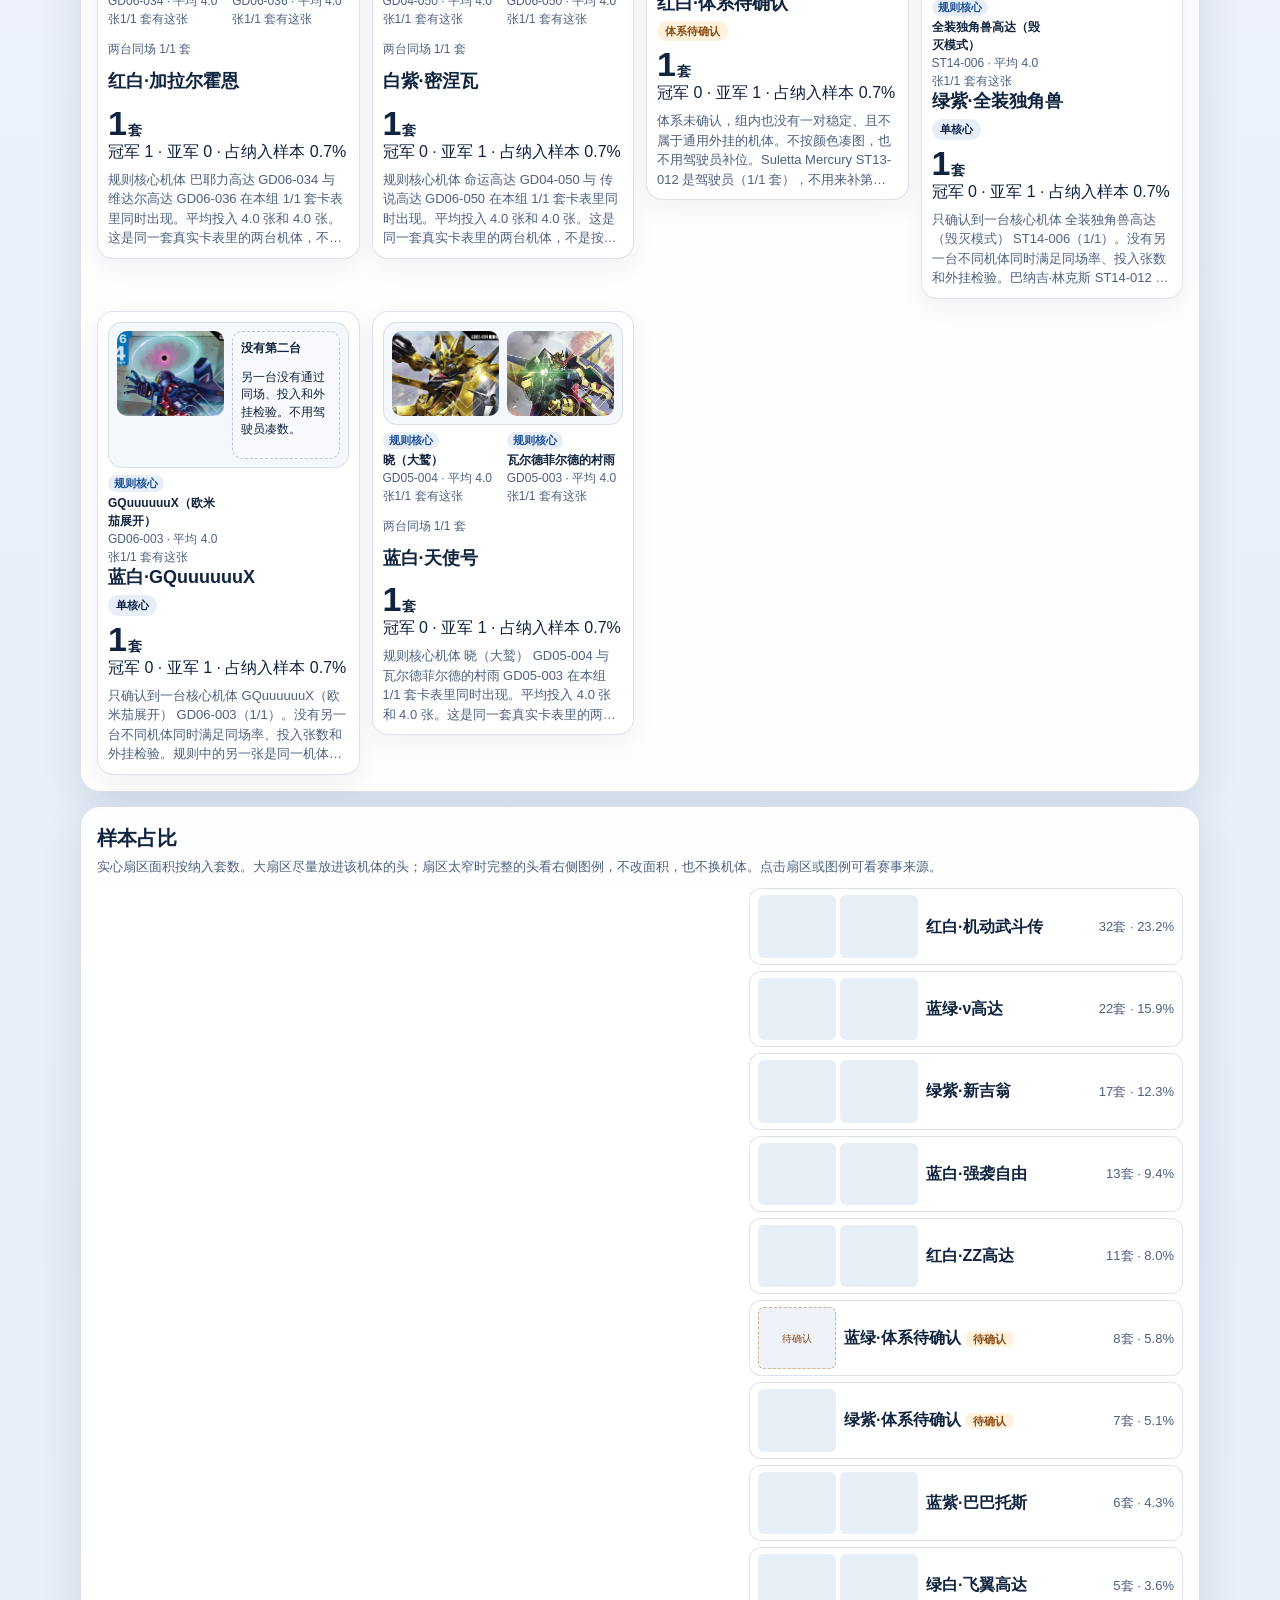
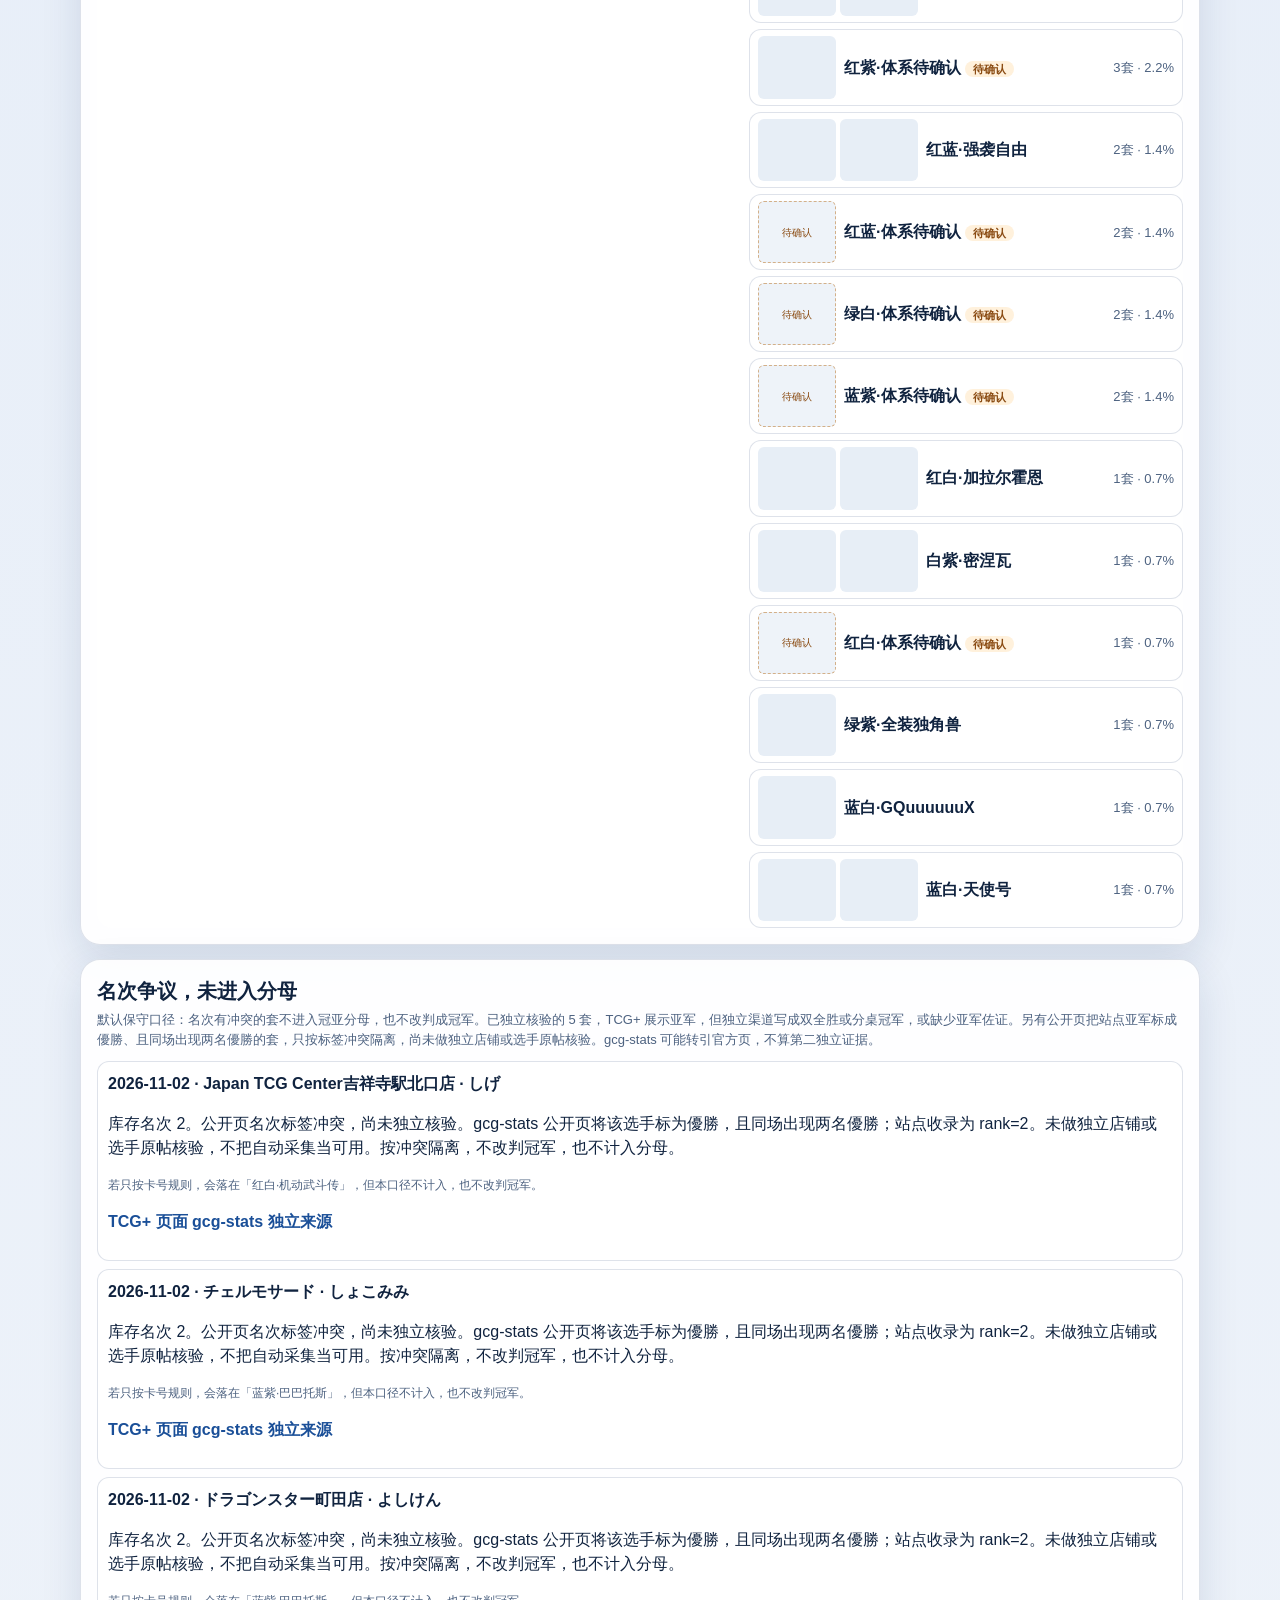
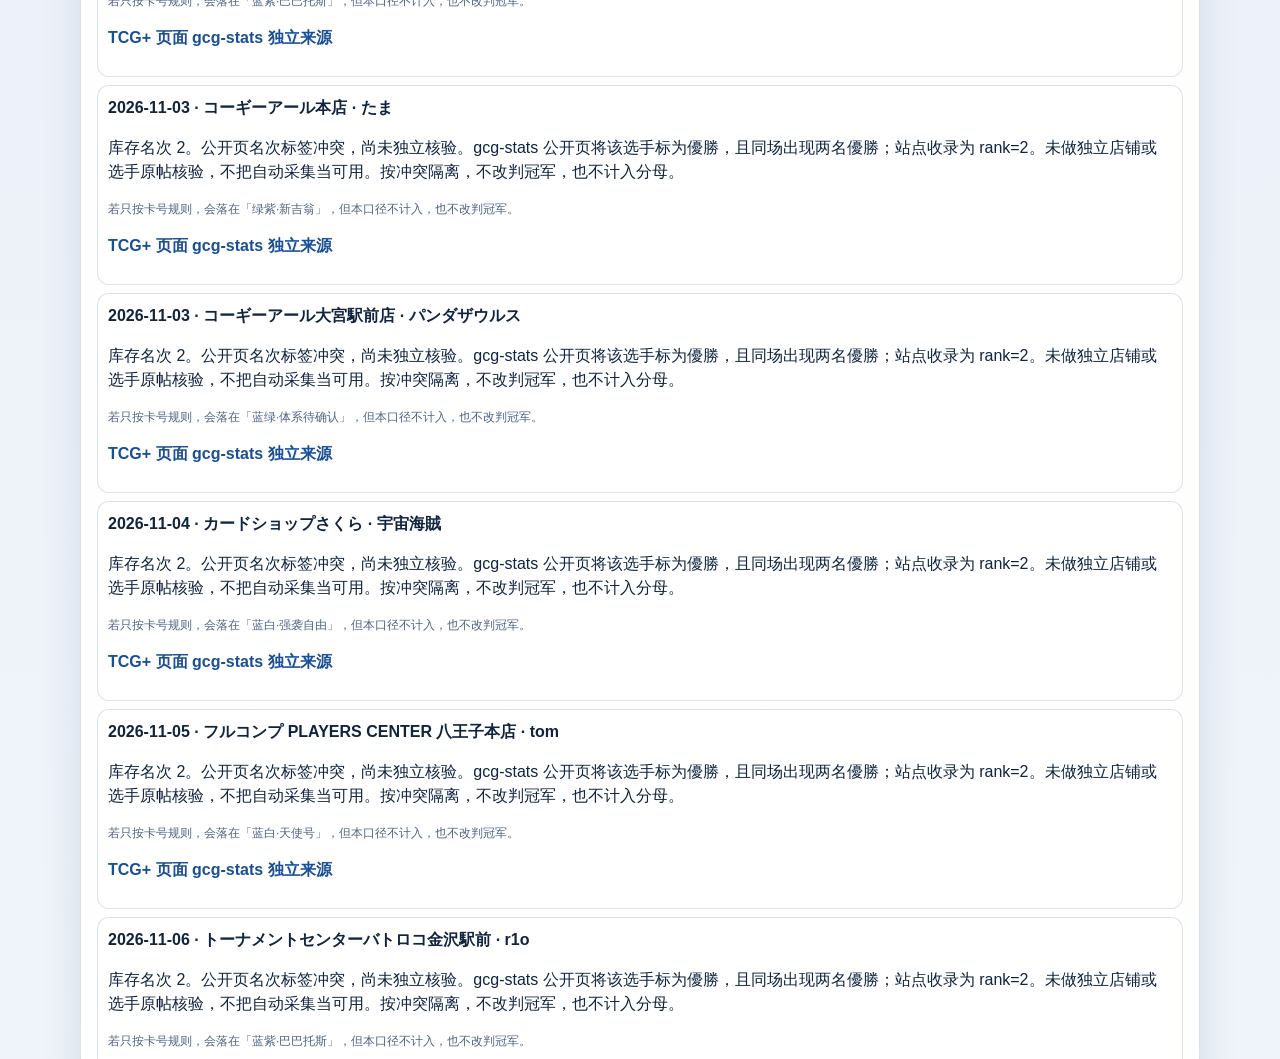
==== commit f826c3f8: "fix: keep one pie sector for a deck's two units Stop stroking a white radius between the two represe" ====
--- a/weekly.html
+++ b/weekly.html
@@ -64,6 +64,6 @@
   </dialog>
 
   <script src="weekly-pie.js?v=20261110d"></script>
-  <script src="weekly.js?v=20261110e"></script>
+  <script src="weekly.js?v=20261110f"></script>
 </body>
 </html>
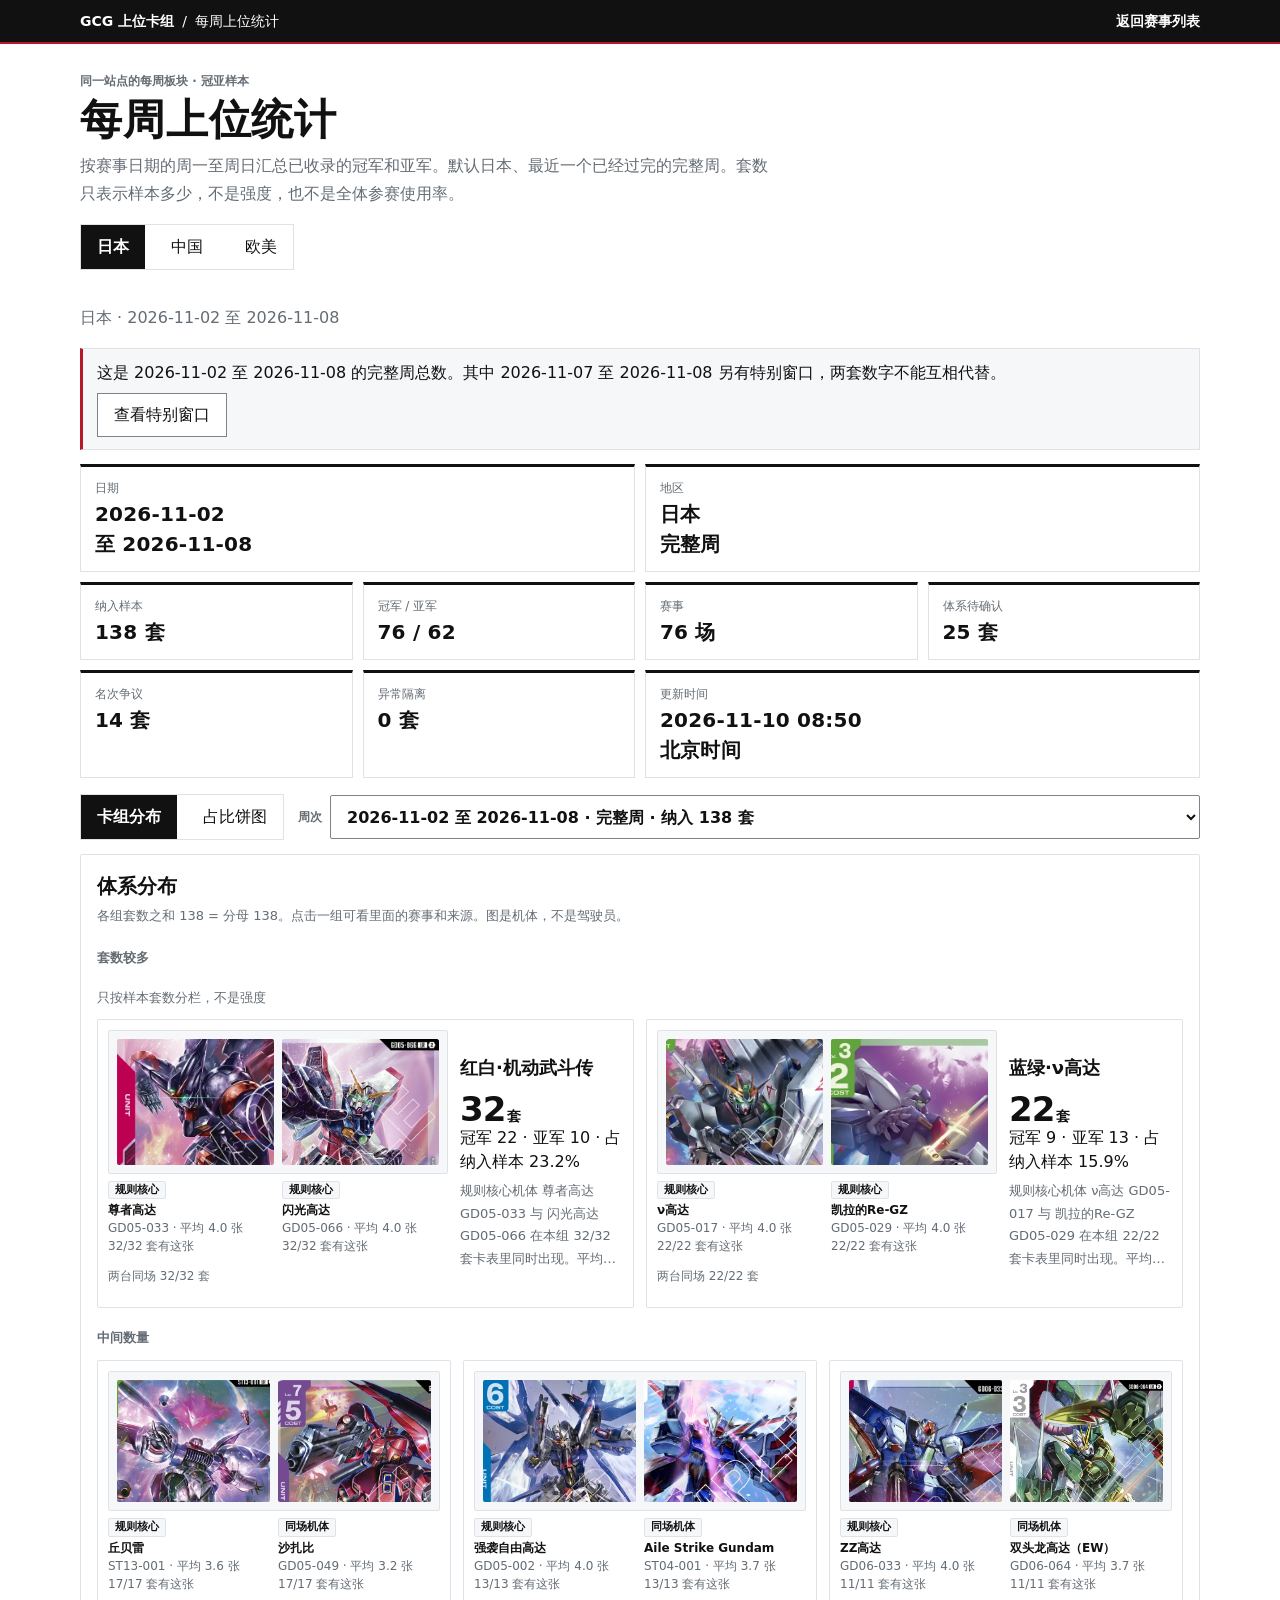
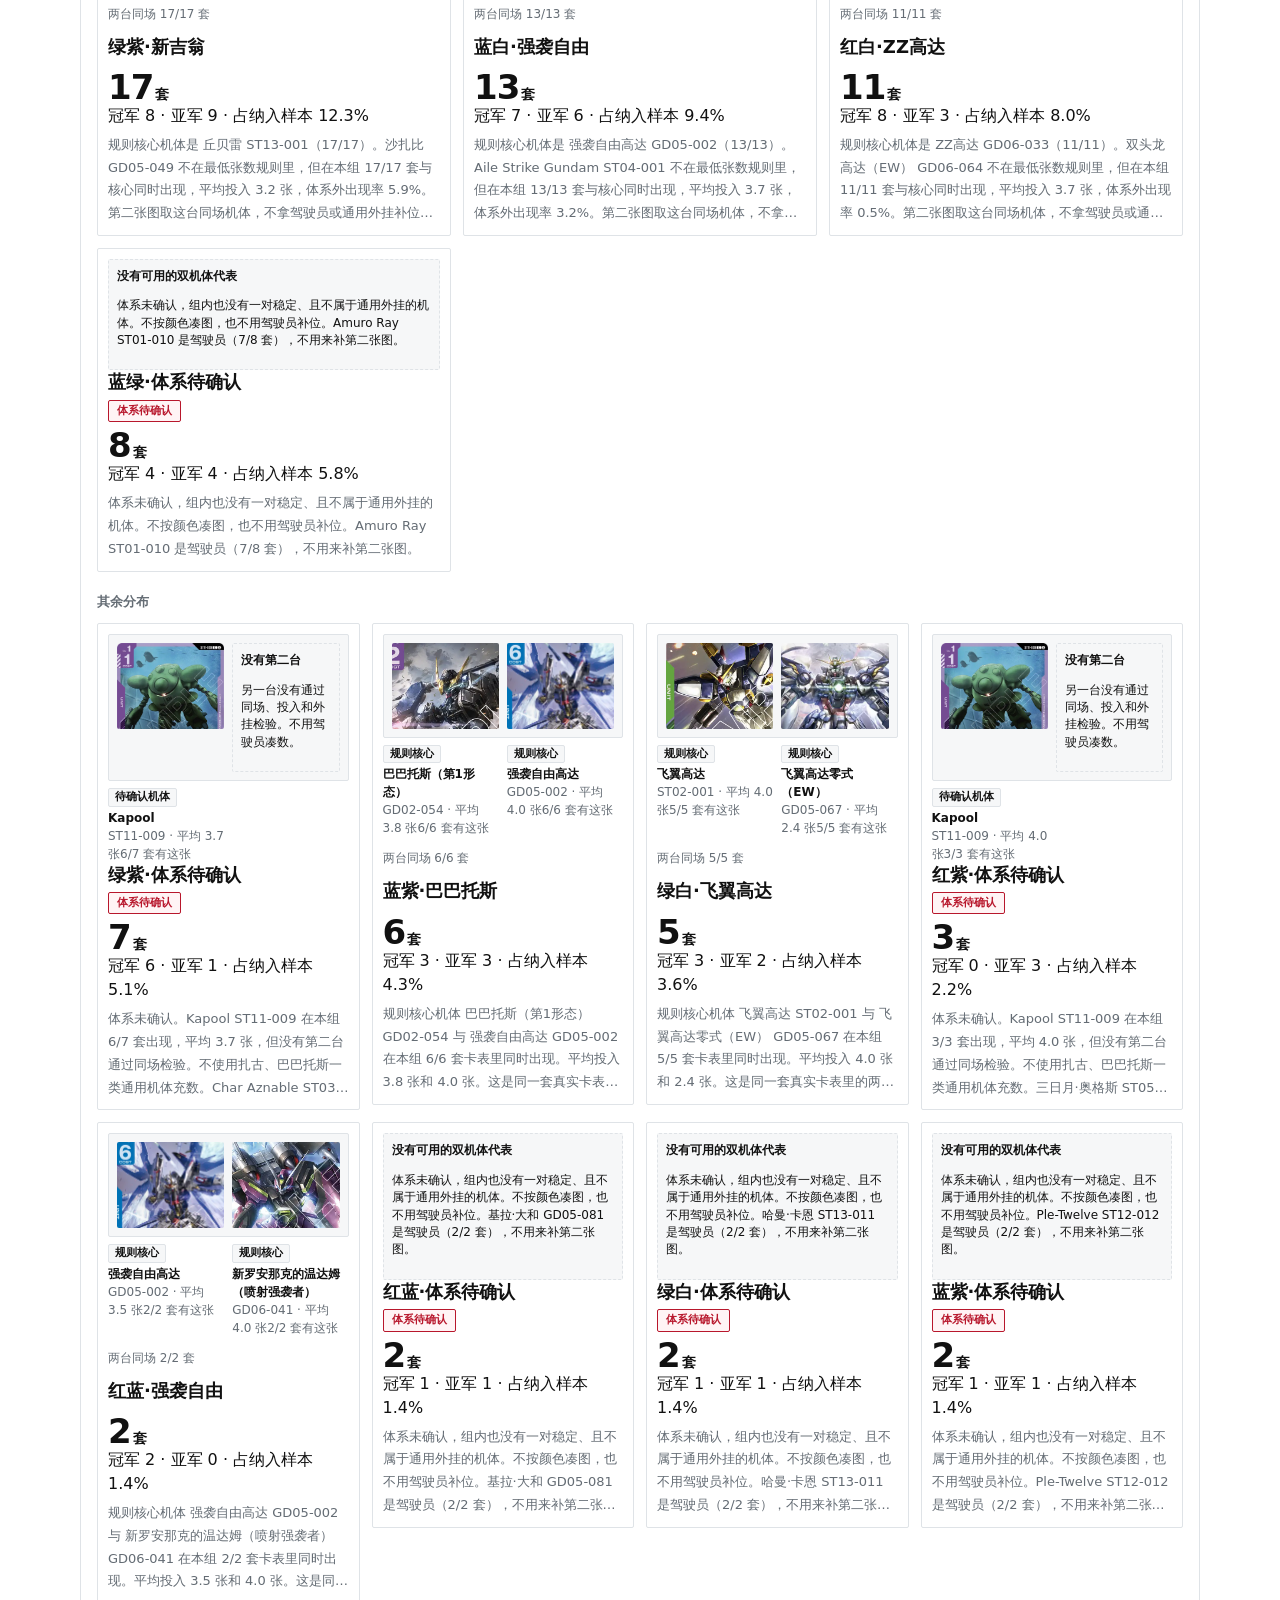
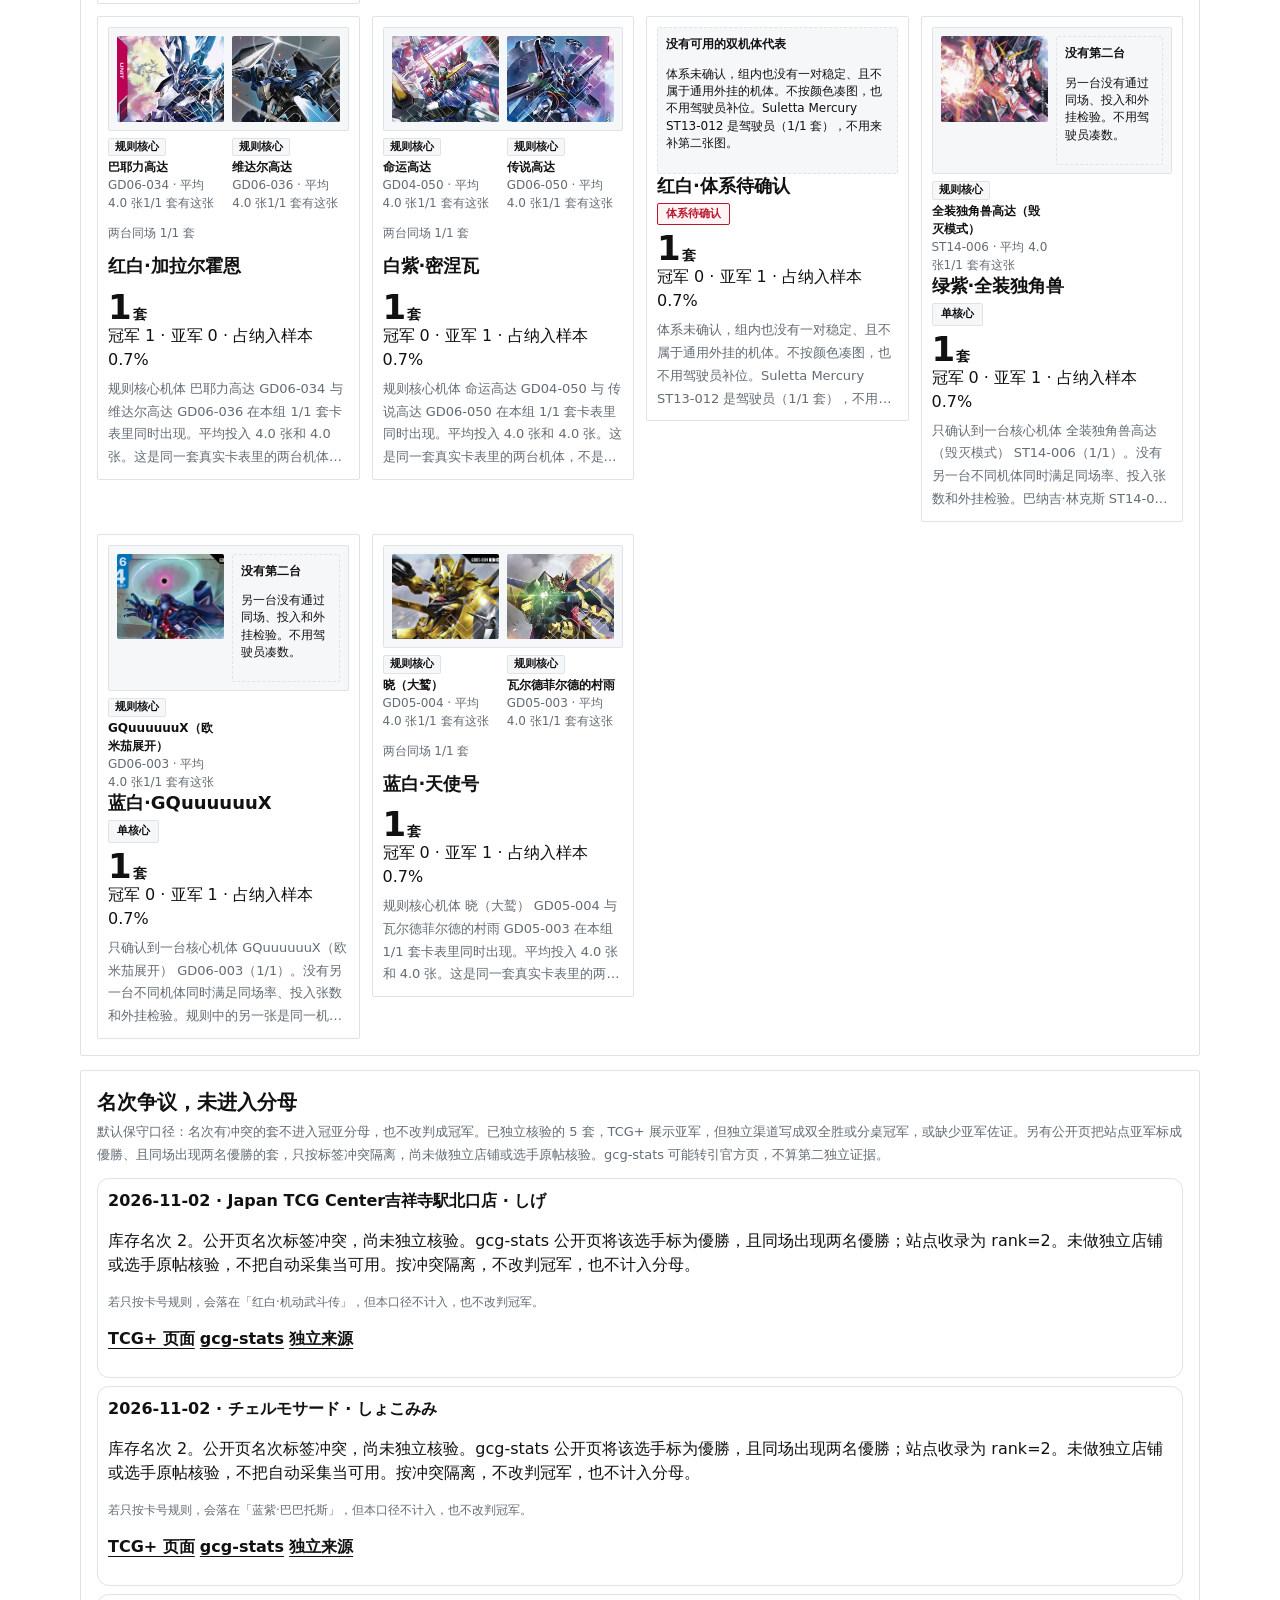
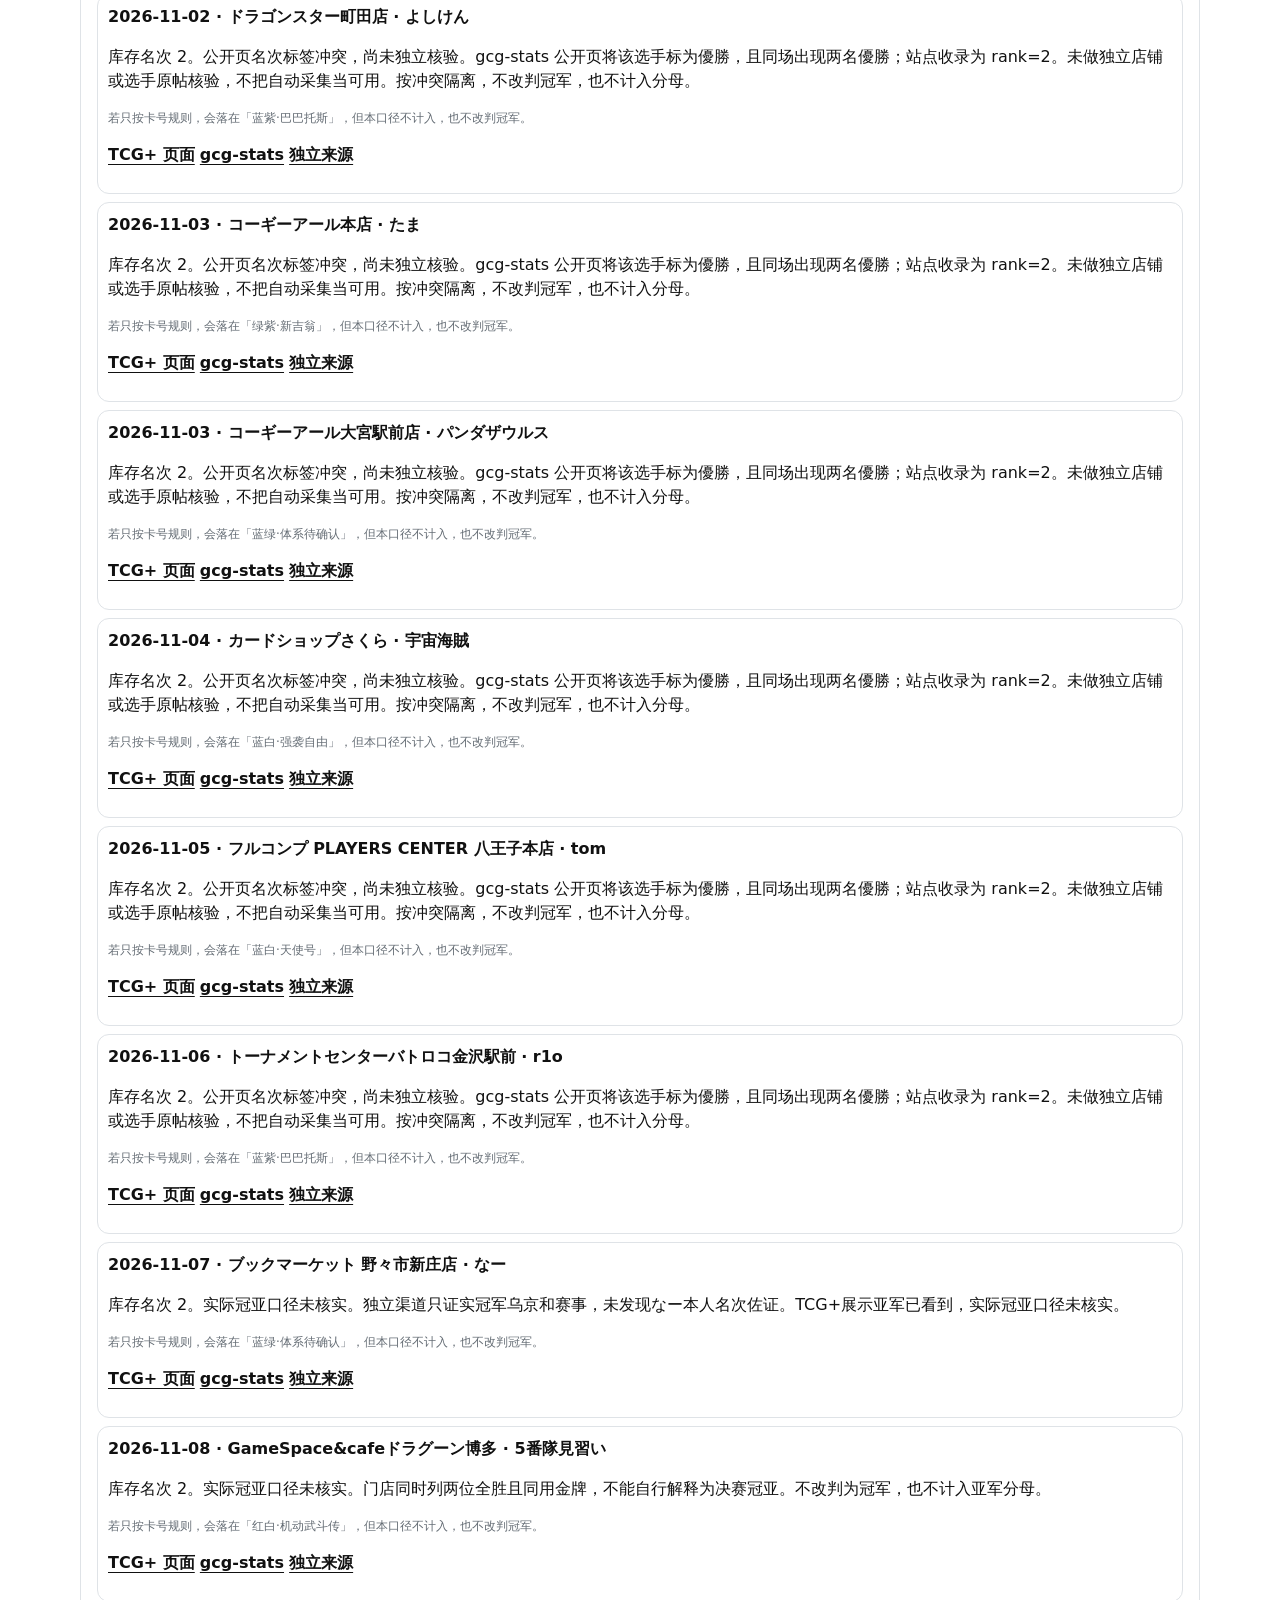
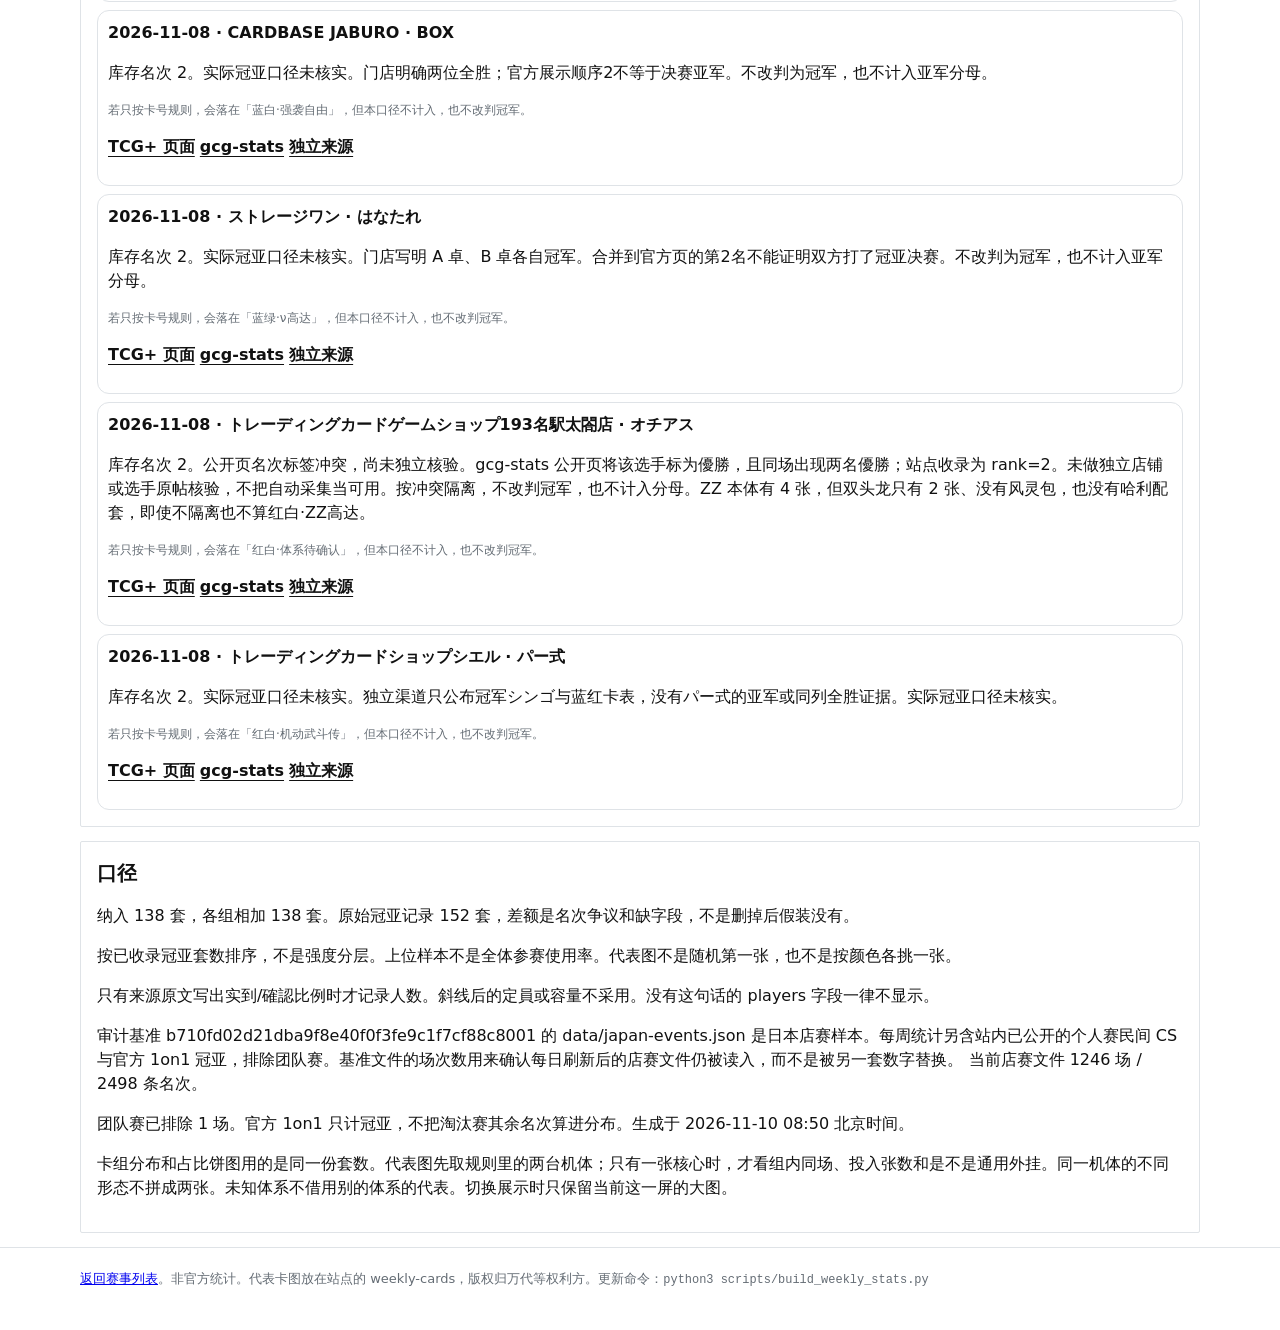
==== commit 909349c6: "style: apply the editorial white, black, and red theme Keep the existing pages, data, avatar crops, " ====
--- a/weekly.html
+++ b/weekly.html
@@ -6,8 +6,11 @@
   <title>每周上位统计 · GCG</title>
   <link rel="icon" href="data:," />
   <link rel="stylesheet" href="weekly.css?v=20261110e" />
+  <link rel="stylesheet" href="samaritan-tokens.css?v=20261110a" />
+  <link rel="stylesheet" href="gcg-samaritan-override.css?v=20261110a" />
+  <link rel="stylesheet" href="samaritan-gcg.css?v=20261110a" />
 </head>
-<body>
+<body data-theme="samaritan">
   <a class="skip" href="#summary">跳到本周摘要</a>
   <div class="site-bridge">
     <div class="wrap bridge-inner">
@@ -64,6 +67,6 @@
   </dialog>
 
   <script src="weekly-pie.js?v=20261110d"></script>
-  <script src="weekly.js?v=20261110f"></script>
+  <script src="weekly.js?v=20261110g"></script>
 </body>
 </html>
--- a/samaritan-tokens.css
+++ b/samaritan-tokens.css
@@ -0,0 +1,11 @@
+/* Portable tokens. Opt in per page: <body data-theme="samaritan"> */
+body[data-theme="samaritan"] {
+  --sm-bg:#fff; --sm-ink:#111; --sm-muted:#646c74;
+  --sm-line:#dfe3e7; --sm-control-line:#7b838b; --sm-wash:#f6f7f8;
+  --sm-red:#b8172c; --sm-signal:#d0021b; --sm-red-wash:#fff4f5;
+  --sm-sans:'Microsoft YaHei','PingFang SC','Hiragino Sans GB',system-ui,sans-serif;
+  --sm-mono:'IBM Plex Mono','JetBrains Mono',Consolas,'Courier New',monospace;
+  --sm-space-1:4px; --sm-space-2:8px; --sm-space-3:12px;
+  --sm-space-4:16px; --sm-space-5:20px; --sm-space-6:24px;
+  --sm-radius:2px; --sm-focus:3px solid var(--sm-red);
+}
--- a/gcg-samaritan-override.css
+++ b/gcg-samaritan-override.css
@@ -0,0 +1,104 @@
+/* Load AFTER original styles and samaritan-tokens.css.
+   Opt in with body[data-theme="samaritan"].
+   UI only: no card image recoloring, no COLOR_HEX or dataset edits. */
+body[data-theme="samaritan"] {
+  --bg:var(--sm-bg); --bg-elevated:var(--sm-wash);
+  --bg-card:var(--sm-bg); --bg-card-hover:var(--sm-wash);
+  --border:var(--sm-line); --text:var(--sm-ink); --text-muted:var(--sm-muted);
+  --accent:var(--sm-red); --accent-soft:var(--sm-red-wash);
+  --champ:var(--sm-ink); --runner:var(--sm-muted);
+  --badge-ntc:var(--sm-wash); --badge-serial:var(--sm-wash);
+  --badge-tournament:var(--sm-wash); --badge-cs:var(--sm-red);
+  --badge-official:var(--sm-ink);
+  --ink:var(--sm-ink); --muted:var(--sm-muted); --line:var(--sm-line);
+  --paper:var(--sm-bg); --deep:var(--sm-ink); --deep-2:var(--sm-ink);
+  --gold:var(--sm-ink); --silver:var(--sm-muted); --warn:var(--sm-red);
+  --radius:var(--sm-radius); --shadow:none; --font:var(--sm-sans);
+  background:var(--sm-bg); color:var(--sm-ink); font-family:var(--sm-sans);
+}
+body[data-theme="samaritan"]::before { background:none; mask-image:none; }
+body[data-theme="samaritan"] :is(.site-header,.hero) {
+  background:var(--sm-bg); color:var(--sm-ink);
+}
+body[data-theme="samaritan"] .site-header { border-top:3px solid var(--sm-red); border-bottom:1px solid var(--sm-line); }
+body[data-theme="samaritan"] .site-header h1 { font-size:clamp(28px,3vw,36px); line-height:1.4; letter-spacing:normal; }
+body[data-theme="samaritan"] :is(.subtitle,.lede,.scope-note,.china-note,.event-note,.data-updated,.hint,.reason,.status) { line-height:1.75; }
+body[data-theme="samaritan"] :is(.scope-note,.china-note,.banner) {
+  background:var(--sm-wash); color:var(--sm-muted); border:1px solid var(--sm-line);
+  border-left:3px solid var(--sm-ink); border-radius:0; box-shadow:none;
+}
+body[data-theme="samaritan"] .banner { color:var(--sm-ink); border-left-color:var(--sm-red); }
+body[data-theme="samaritan"] :is(.region-tabs,.segment) {
+  background:var(--sm-bg); border:1px solid var(--sm-line); border-radius:0; padding:0;
+}
+body[data-theme="samaritan"] :is(.tab,.segment button,.type-chip,.deck-type-chip) {
+  border-radius:0; background:var(--sm-bg); color:var(--sm-ink); min-height:44px;
+  border-color:var(--sm-line); box-shadow:none; font-weight:500;
+}
+body[data-theme="samaritan"] :is(.tab:hover,.segment button:hover,.type-chip:hover,.deck-type-chip:hover) { background:var(--sm-wash); color:var(--sm-ink); }
+body[data-theme="samaritan"] :is(.tab.active,.type-chip.active,.deck-type-chip.active,.segment button[aria-selected="true"]) {
+  background:var(--sm-ink); color:#fff; border-color:var(--sm-ink); font-weight:700;
+}
+body[data-theme="samaritan"] .type-chip-count { background:var(--sm-wash); color:var(--sm-muted); border-radius:0; }
+body[data-theme="samaritan"] :is(.type-chip.active,.deck-type-chip.active) .type-chip-count { background:#fff; color:var(--sm-ink); }
+body[data-theme="samaritan"] .deck-type-chip.active .deck-type-chip-label { color:#fff; }
+body[data-theme="samaritan"] .weekly-entry {
+  background:var(--sm-ink); color:#fff; border:1px solid var(--sm-ink); border-radius:0;
+  box-shadow:none; letter-spacing:normal;
+}
+body[data-theme="samaritan"] .weekly-entry:hover { background:var(--sm-red); border-color:var(--sm-red); filter:none; }
+body[data-theme="samaritan"] :is(.weekly-link,.source-link,.source,.back) { color:var(--sm-ink); text-decoration:underline; text-underline-offset:4px; }
+body[data-theme="samaritan"] :is(.weekly-link,.source-link,.source,.back):hover { color:var(--sm-red); }
+body[data-theme="samaritan"] select {
+  background-color:var(--sm-bg); color:var(--sm-ink); border:1px solid var(--sm-control-line);
+  border-radius:2px; min-height:44px;
+}
+body[data-theme="samaritan"] .filter select { background-image:none; appearance:auto; padding-right:12px; }
+body[data-theme="samaritan"] :is(.event-card,.placement,.panel,.tile,dialog,.empty-state) {
+  background:var(--sm-bg); color:var(--sm-ink); border:1px solid var(--sm-line);
+  border-radius:2px; box-shadow:none;
+}
+body[data-theme="samaritan"] .event-card { border-left:2px solid var(--sm-ink); }
+body[data-theme="samaritan"] .event-summary:hover { background:var(--sm-wash); }
+body[data-theme="samaritan"] .event-detail { background:var(--sm-wash); }
+body[data-theme="samaritan"] :is(.event-date,.rank-label,.count-xl,.metric strong,.page-info) { font-variant-numeric:tabular-nums; }
+body[data-theme="samaritan"] :is(.event-card .badge,.badge,.role,.deck-type-badge) {
+  background:var(--sm-wash); color:var(--sm-ink); border:1px solid var(--sm-line);
+  border-radius:2px; box-shadow:none; letter-spacing:normal;
+}
+body[data-theme="samaritan"] .event-card .badge-new { background:var(--sm-ink); color:#fff; border-color:var(--sm-ink); }
+body[data-theme="samaritan"] .badge.warn { background:var(--sm-red-wash); color:var(--sm-red); border-color:var(--sm-red); }
+/* Existing color-swatch inline fills deliberately untouched. */
+body[data-theme="samaritan"] .color-swatch { outline:1px solid #7b838b; outline-offset:0; }
+body[data-theme="samaritan"] .rank-1 { color:var(--sm-ink); font-weight:800; }
+body[data-theme="samaritan"] .rank-2 { color:var(--sm-muted); }
+body[data-theme="samaritan"] .pagination button {
+  background:var(--sm-bg); color:var(--sm-ink); border:1px solid var(--sm-control-line); border-radius:0; min-height:44px;
+}
+body[data-theme="samaritan"] .pagination button:hover:not(:disabled) { background:var(--sm-ink); color:#fff; }
+body[data-theme="samaritan"] :is(button,select):disabled { background:var(--sm-wash); color:var(--sm-muted); cursor:not-allowed; opacity:1; }
+body[data-theme="samaritan"] .site-bridge { background:var(--sm-ink); color:#fff; border-bottom:2px solid var(--sm-red); }
+body[data-theme="samaritan"] .site-bridge a { color:#fff; }
+body[data-theme="samaritan"] :is(.kicker,.band-title) { color:var(--sm-muted); letter-spacing:normal; }
+body[data-theme="samaritan"] .metric {
+  background:var(--sm-bg); color:var(--sm-ink); border:1px solid var(--sm-line); border-top:3px solid var(--sm-ink);
+  border-radius:0; box-shadow:none;
+}
+body[data-theme="samaritan"] .metric span { color:var(--sm-muted); opacity:1; }
+body[data-theme="samaritan"] .metric strong { color:var(--sm-ink); }
+body[data-theme="samaritan"] .metric strong .metric-line { font:inherit; color:inherit; }
+body[data-theme="samaritan"] :is(.art-frame,.avatar,.rep-note-only,.rep-note,.img-fallback) { background:var(--sm-wash); border-color:var(--sm-line); border-radius:2px; }
+/* Do not touch .avatar img positioning/cropping or any card image filter. */
+body[data-theme="samaritan"] .tile:hover { border-color:var(--sm-ink); }
+body[data-theme="samaritan"] .nav-btn { border-radius:0 !important; border-color:var(--sm-control-line) !important; }
+body[data-theme="samaritan"] dialog { border-color:var(--sm-ink); }
+body[data-theme="samaritan"] dialog::backdrop { background:rgba(0,0,0,.45); }
+body[data-theme="samaritan"] :is(.site-footer,.site-foot) { background:var(--sm-bg); color:var(--sm-muted); border-top:1px solid var(--sm-line); }
+body[data-theme="samaritan"] :is(a,button,input,select,summary):focus-visible { outline:3px solid var(--sm-red); outline-offset:3px; }
+@media(max-width:520px){
+  body[data-theme="samaritan"] :is(.container,.wrap) { min-width:0; }
+  body[data-theme="samaritan"] :is(.event-venue,.event-name-line,.copy h3,.scope-note,.lede) { overflow-wrap:anywhere; }
+}
+@media(prefers-reduced-motion:reduce){
+  body[data-theme="samaritan"] * { scroll-behavior:auto; }
+}
--- a/samaritan-gcg.css
+++ b/samaritan-gcg.css
@@ -0,0 +1,15 @@
+/* Small gaps the shared override does not cover. No image filters, no data colors. */
+body[data-theme="samaritan"] .rank-1 { background: var(--sm-wash); }
+body[data-theme="samaritan"] :is(.event-image img,.deck-photo-wrap img) {
+  border-radius: 2px;
+  filter: none;
+}
+body[data-theme="samaritan"] .photo-note { color: var(--sm-muted); }
+body[data-theme="samaritan"] .card-cell img {
+  background: var(--sm-wash);
+  border-radius: 2px;
+}
+body[data-theme="samaritan"] .avatar img {
+  filter: none;
+  border-radius: 0;
+}
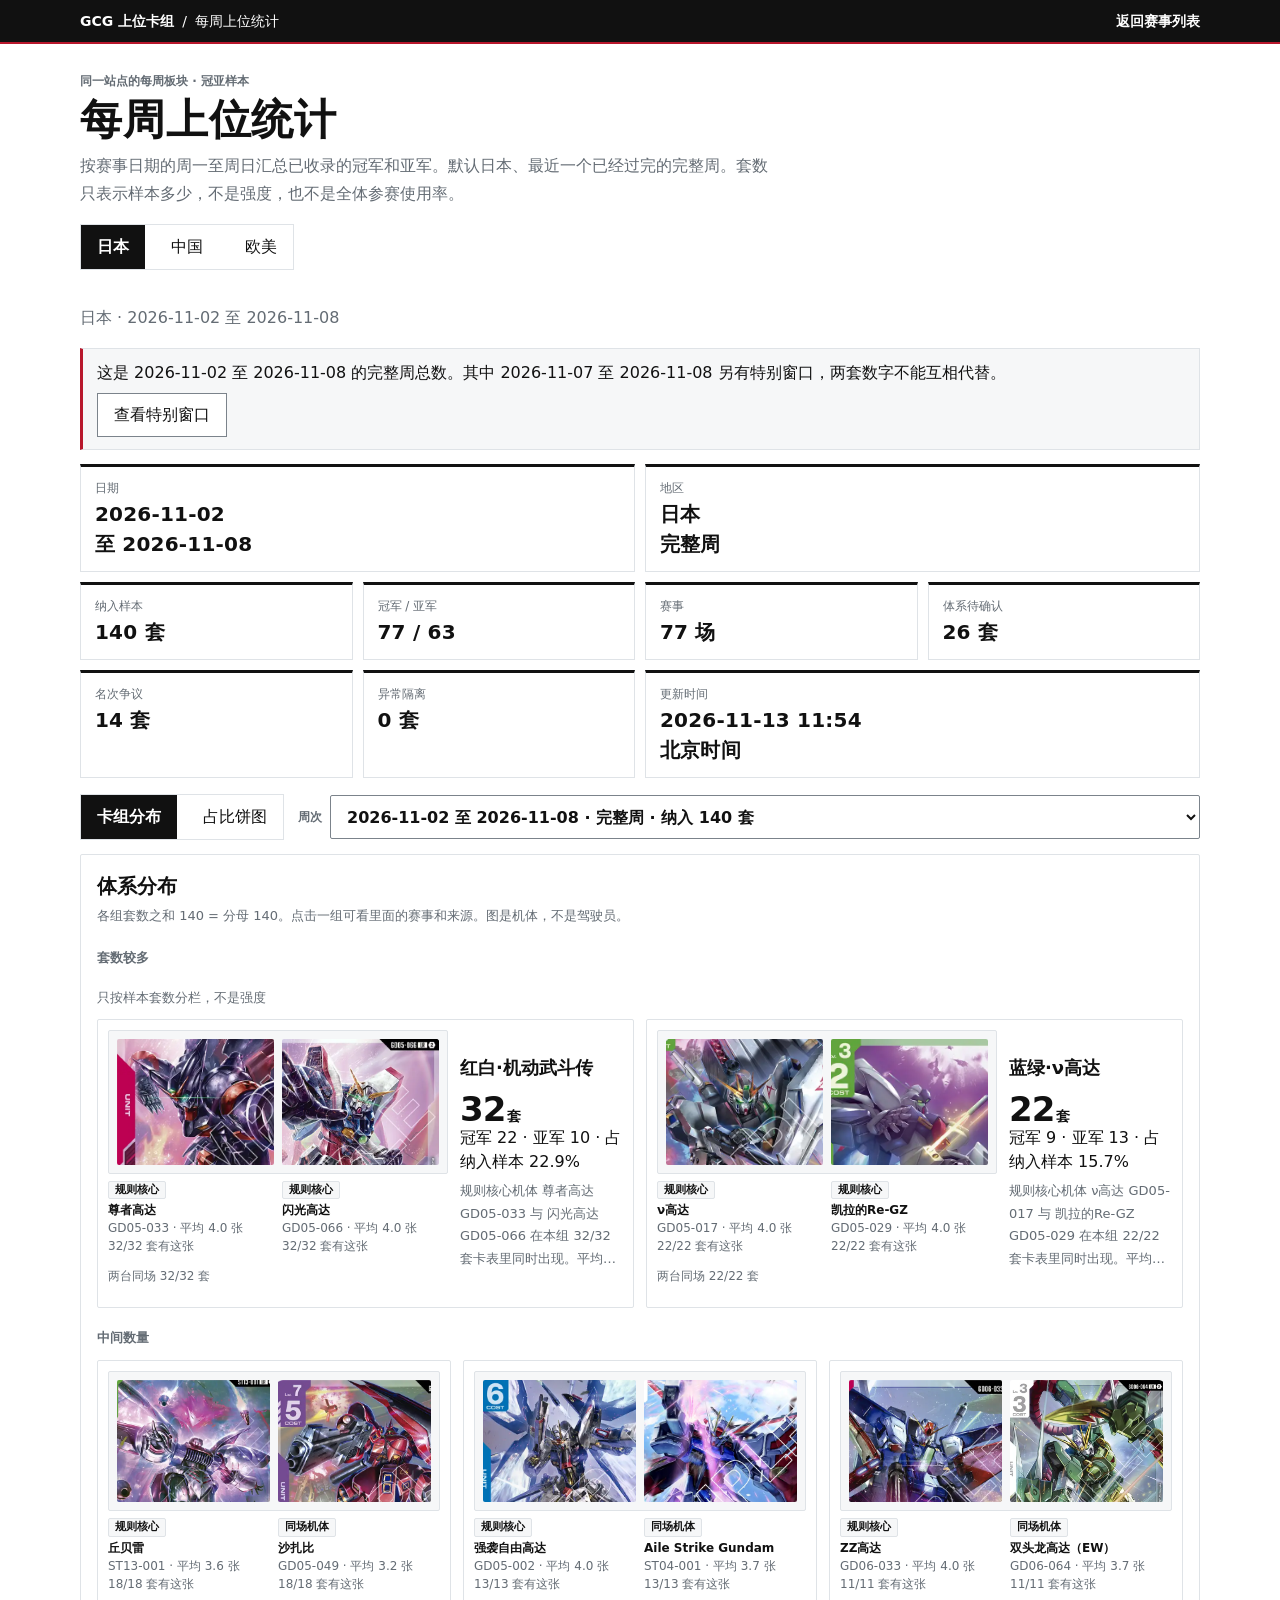
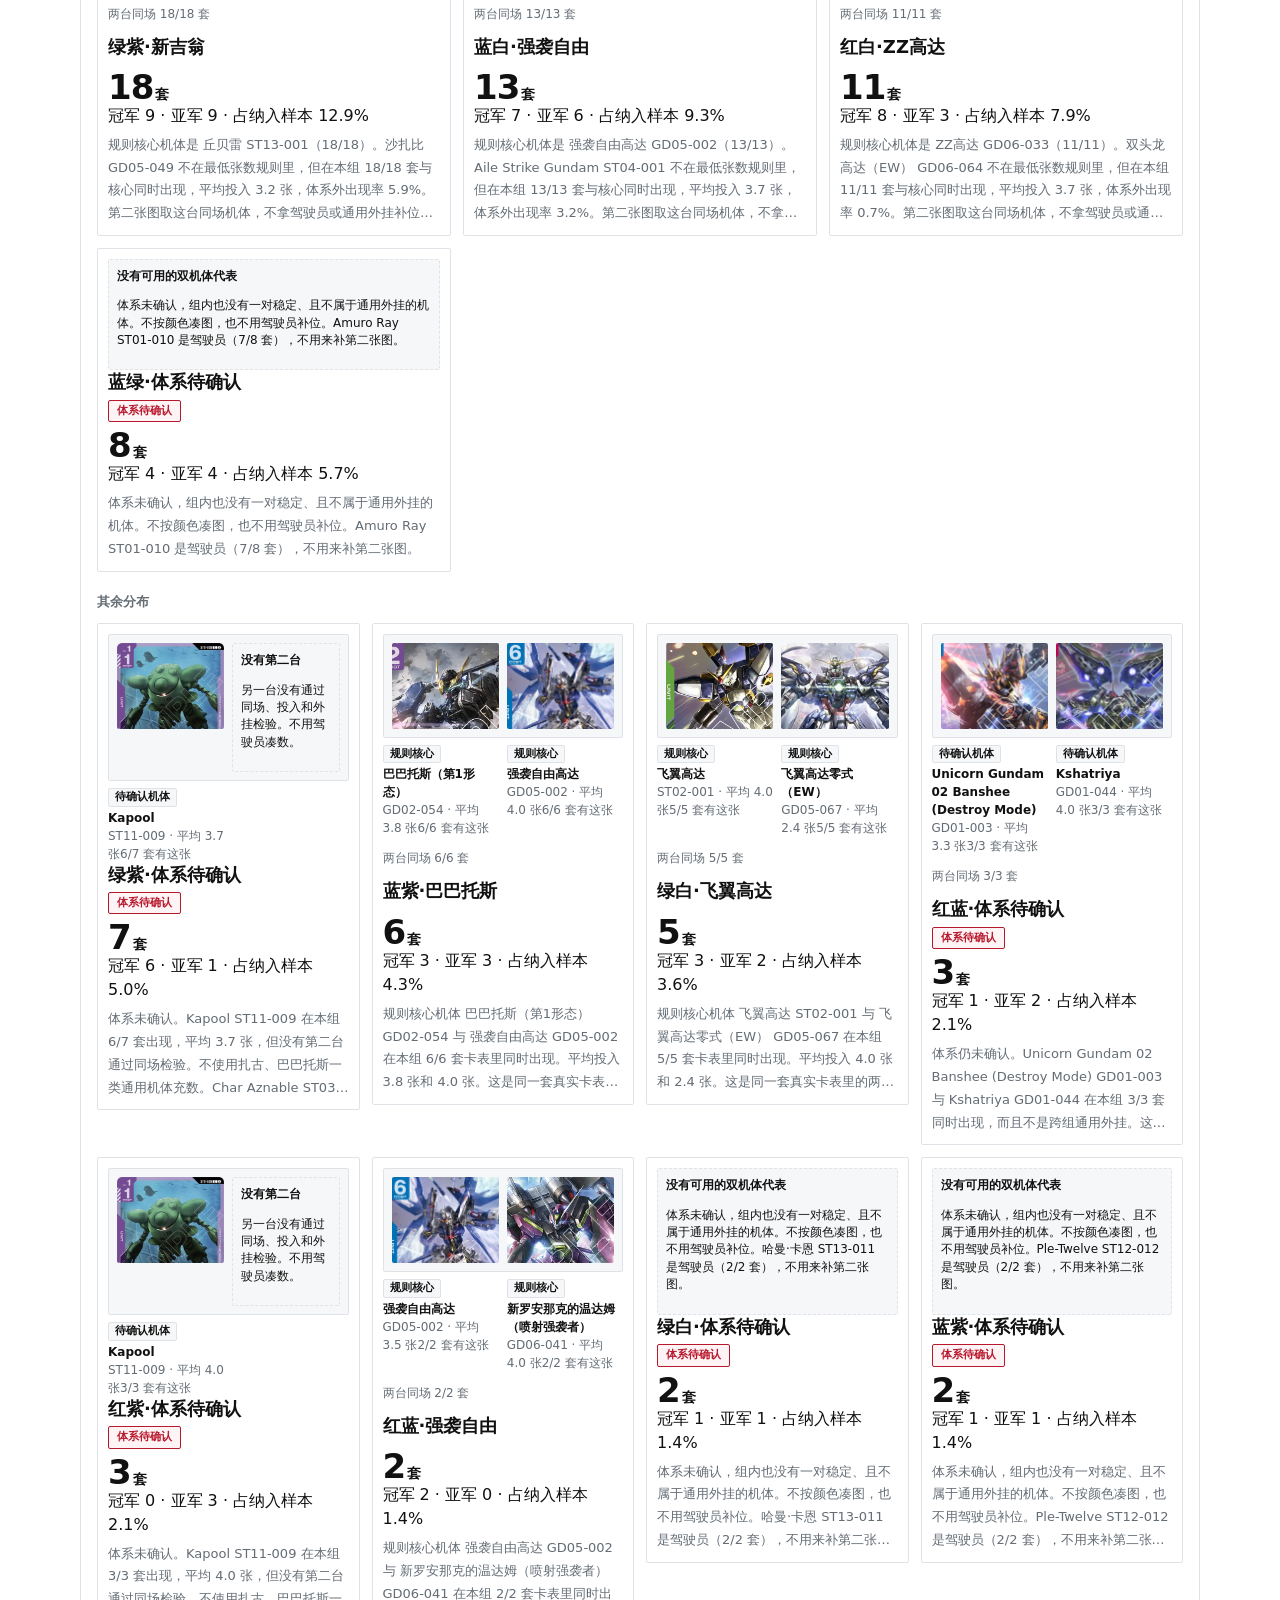
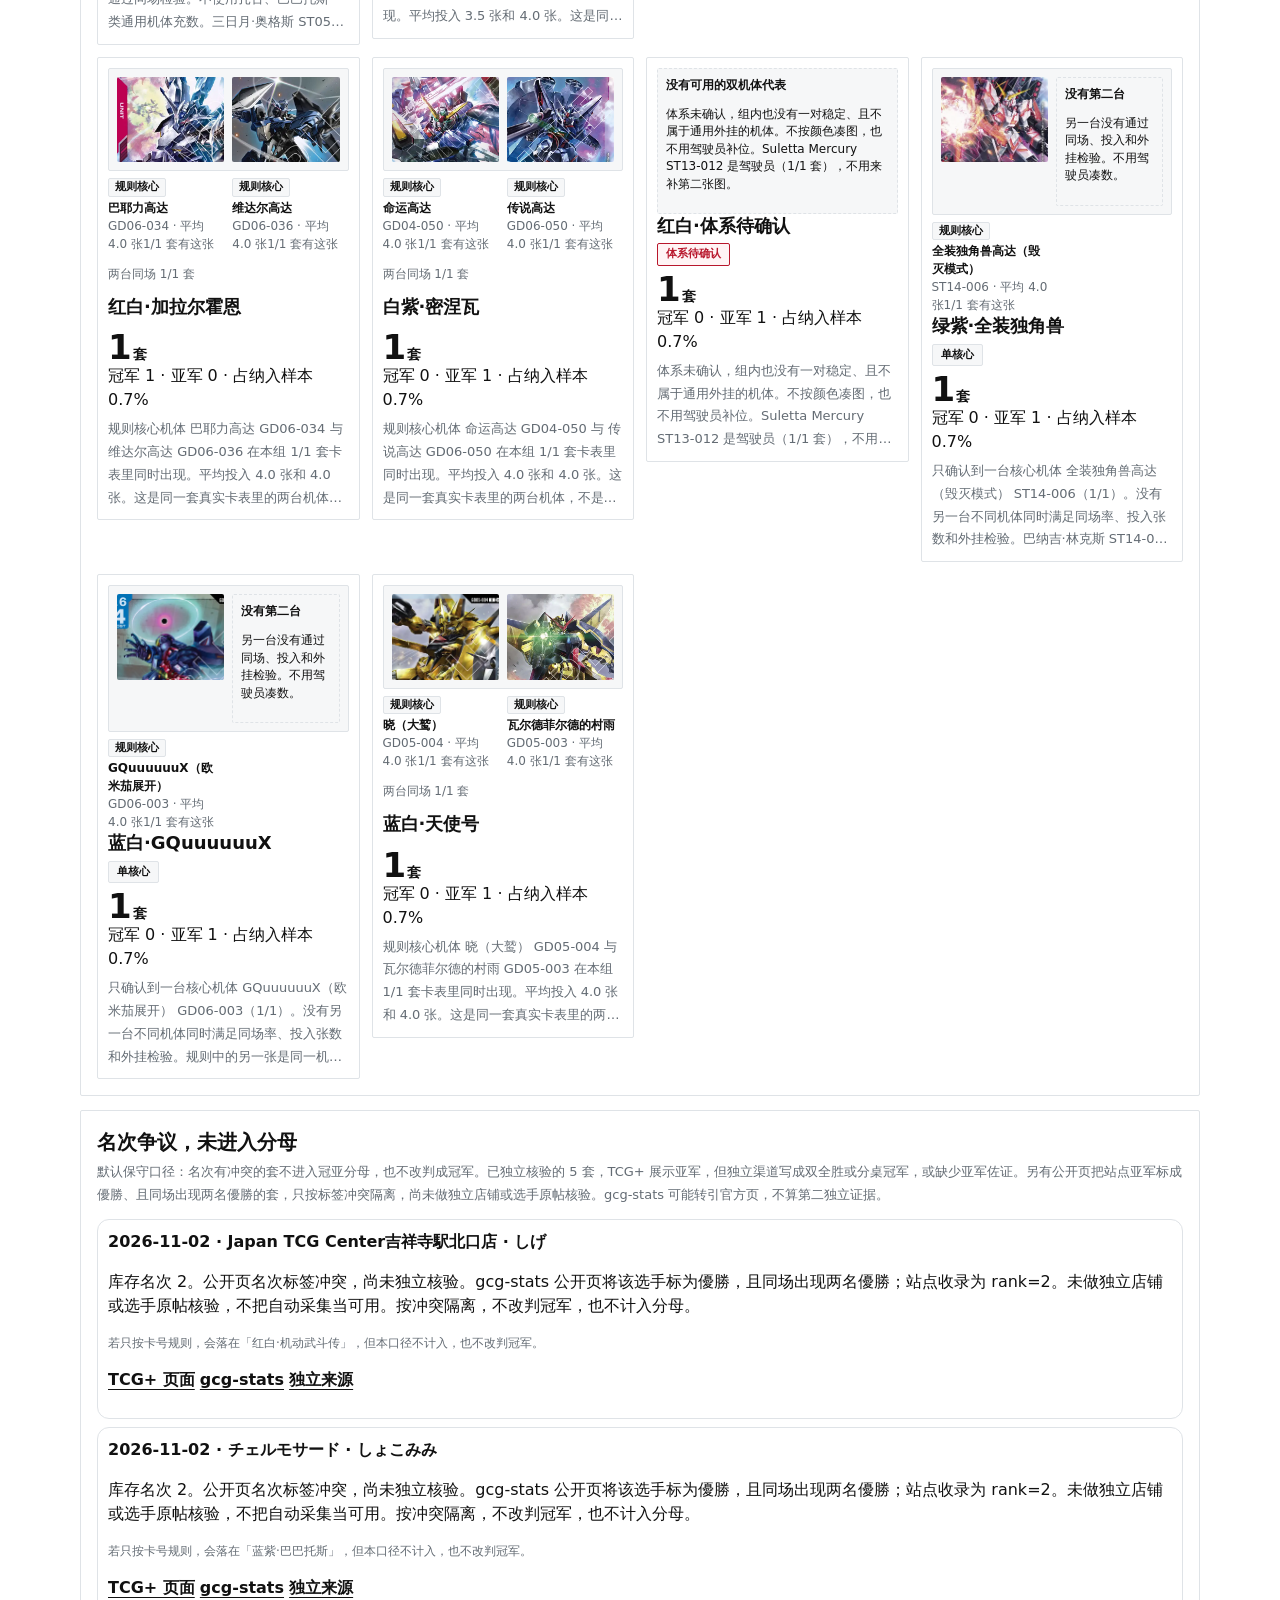
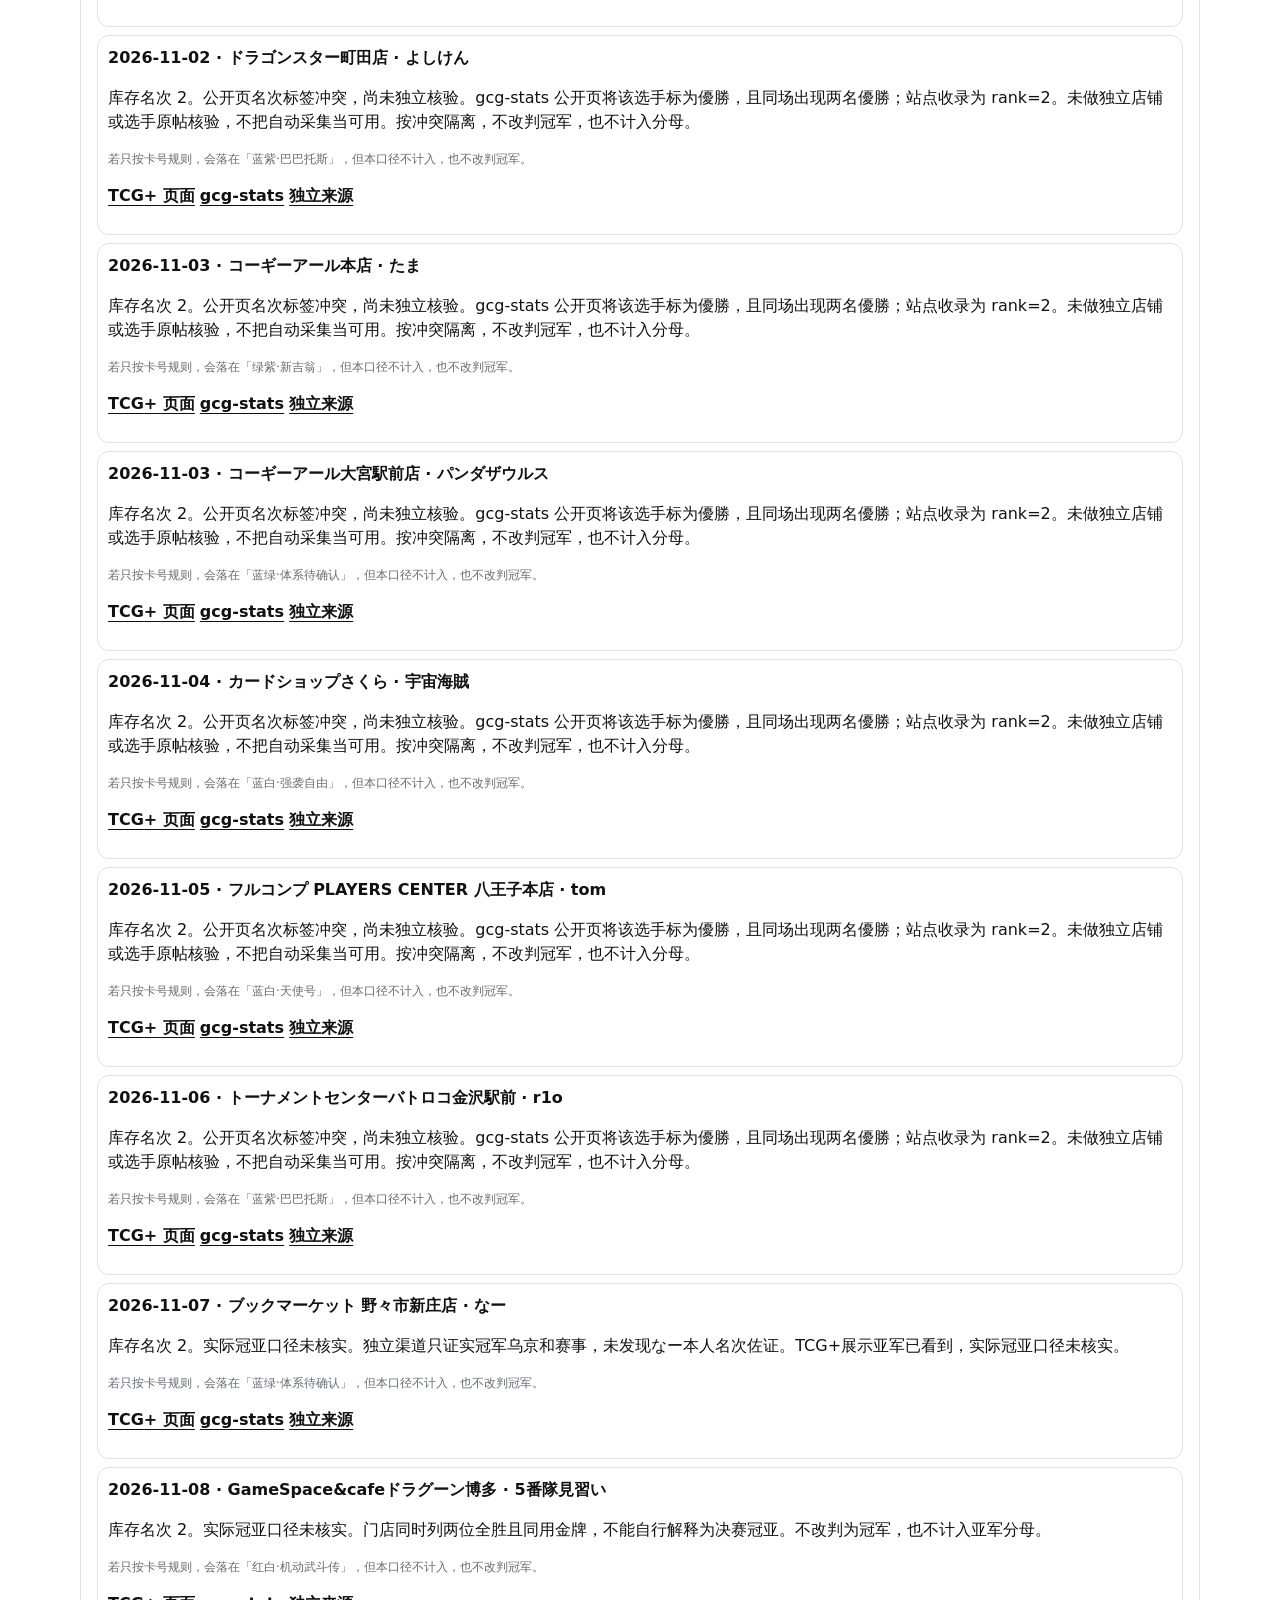
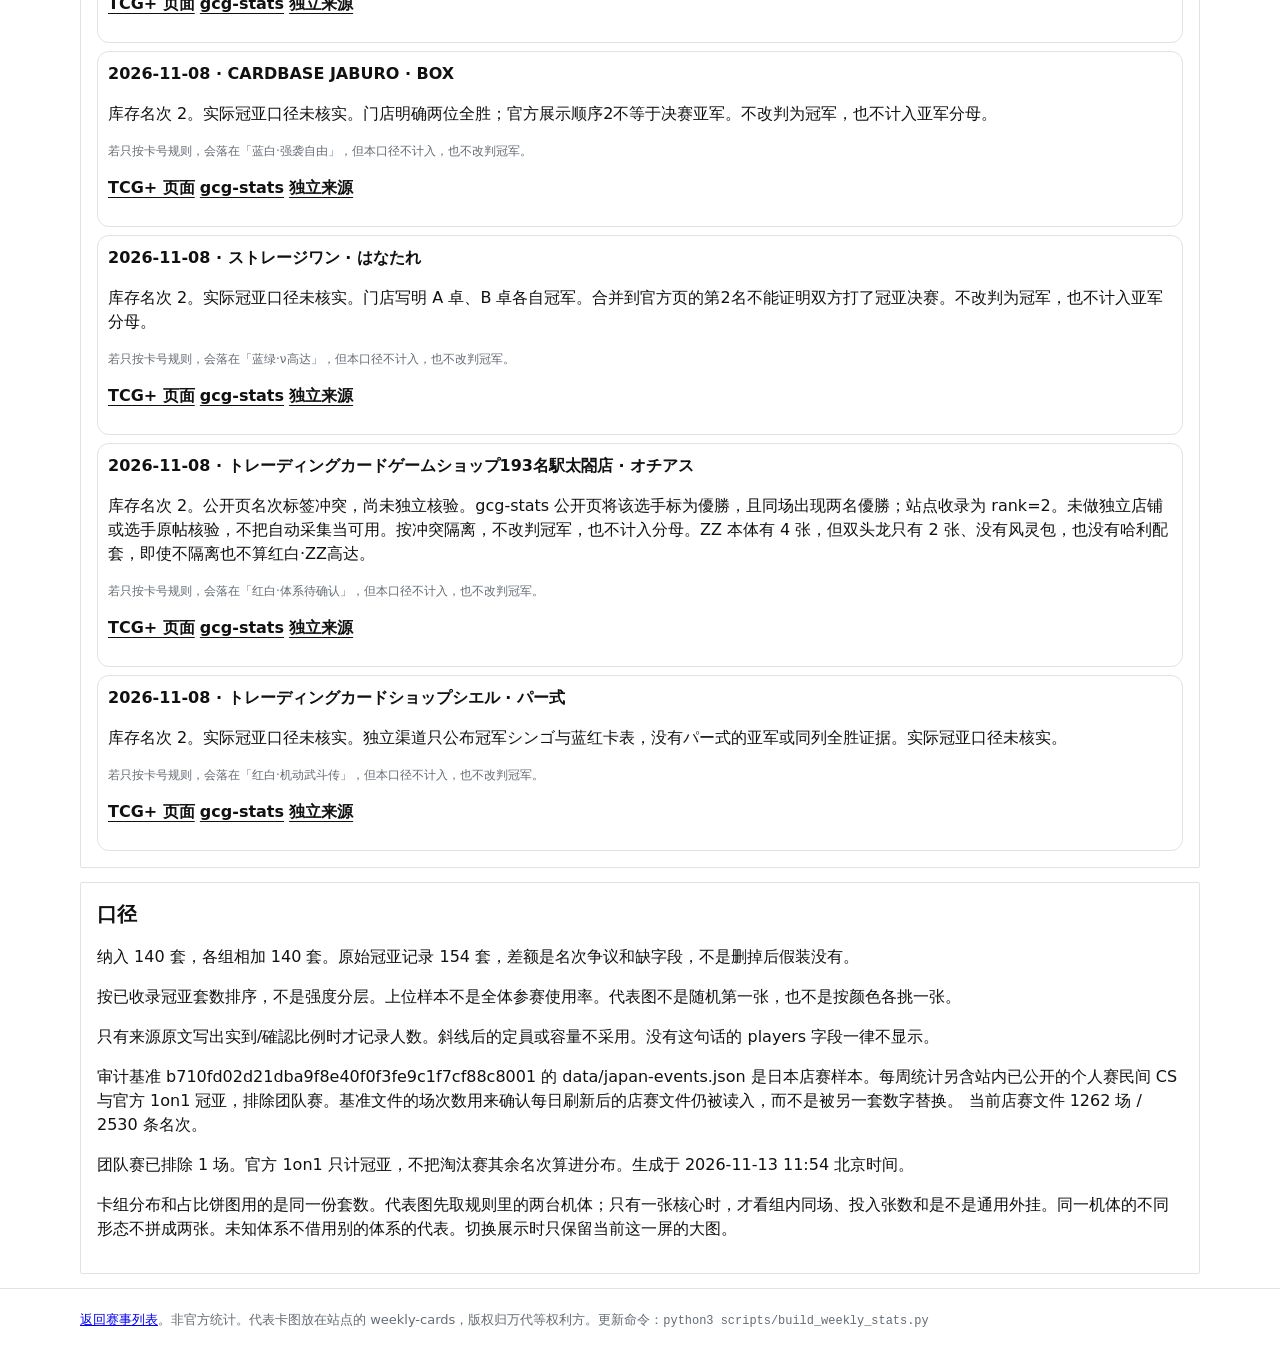
==== commit 0d8a5f95: "Show pie names and others, and rebuild the current week. Outer labels include the archetype beside t" ====
--- a/weekly.html
+++ b/weekly.html
@@ -66,7 +66,7 @@
     <div id="dialog-body" class="dialog-body"></div>
   </dialog>
 
-  <script src="weekly-pie.js?v=20261110d"></script>
-  <script src="weekly.js?v=20261110g"></script>
+  <script src="weekly-pie.js?v=20261113a"></script>
+  <script src="weekly.js?v=20261113a"></script>
 </body>
 </html>
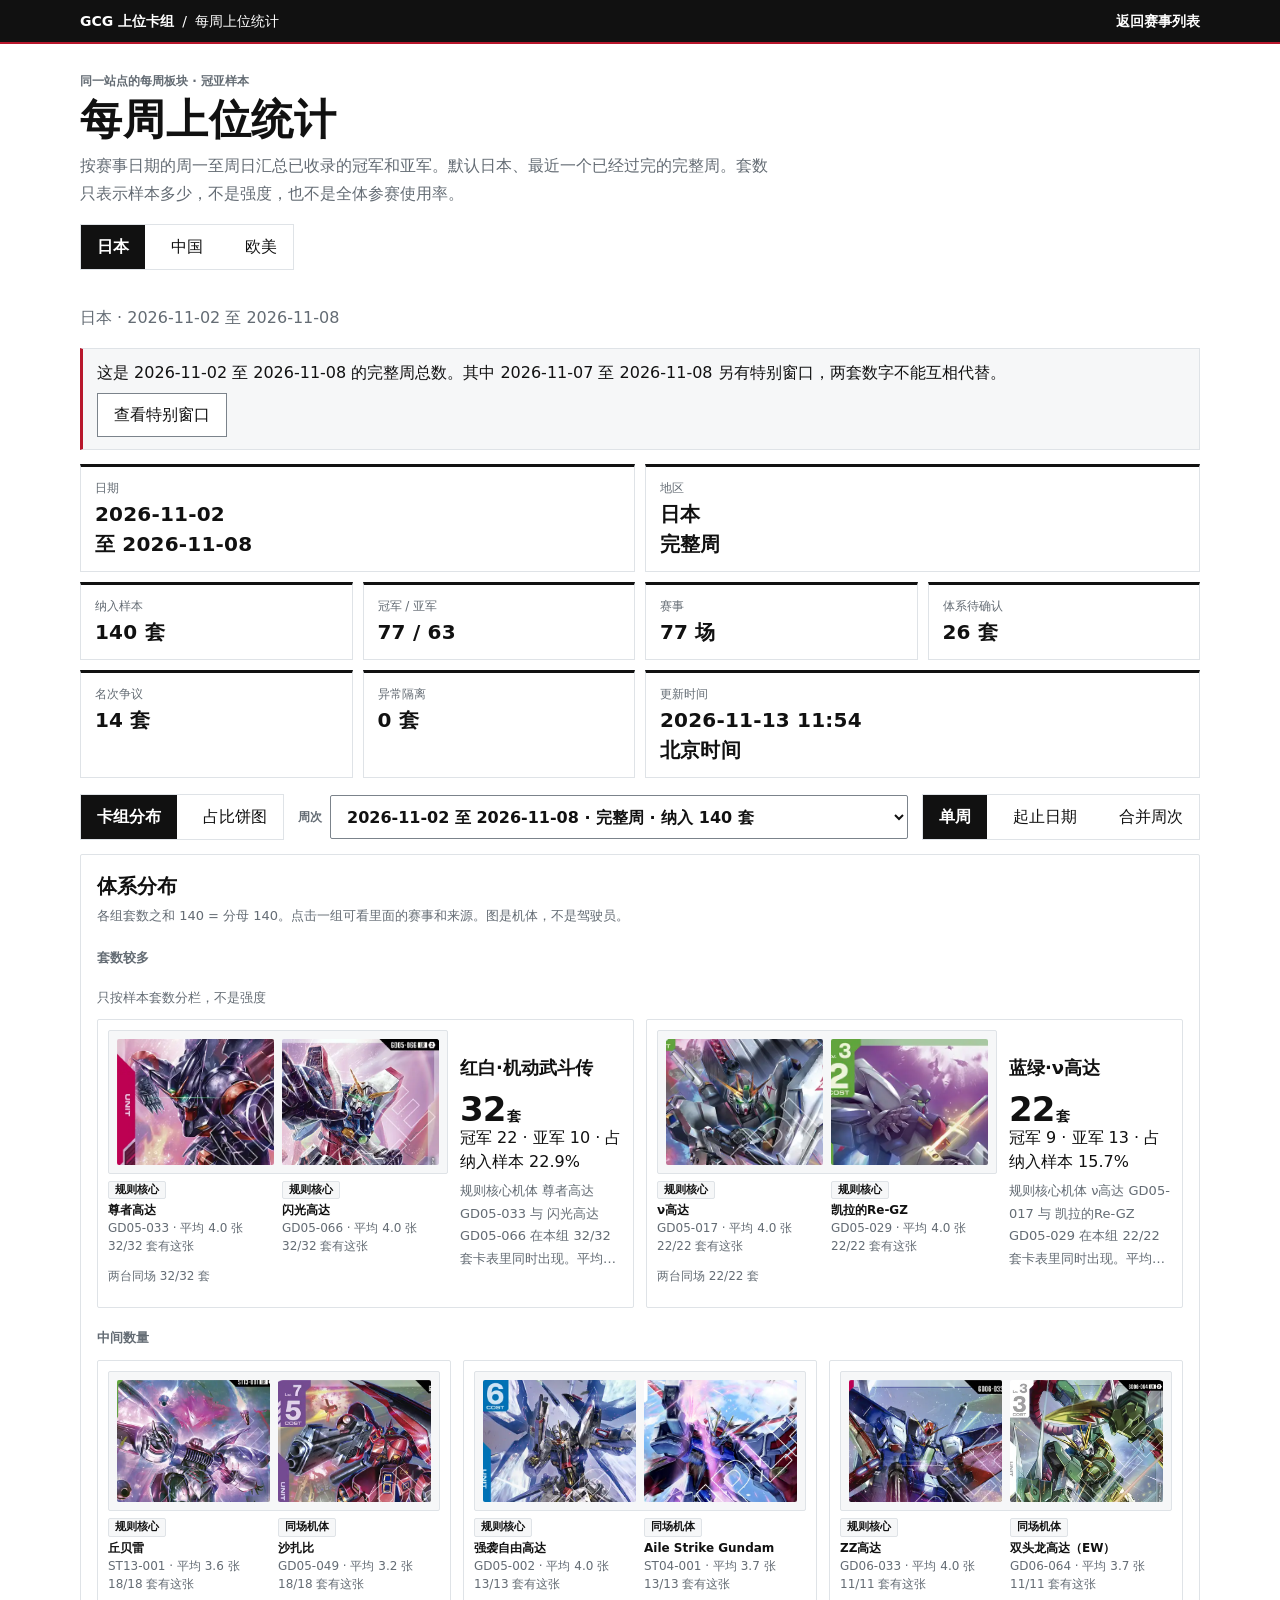
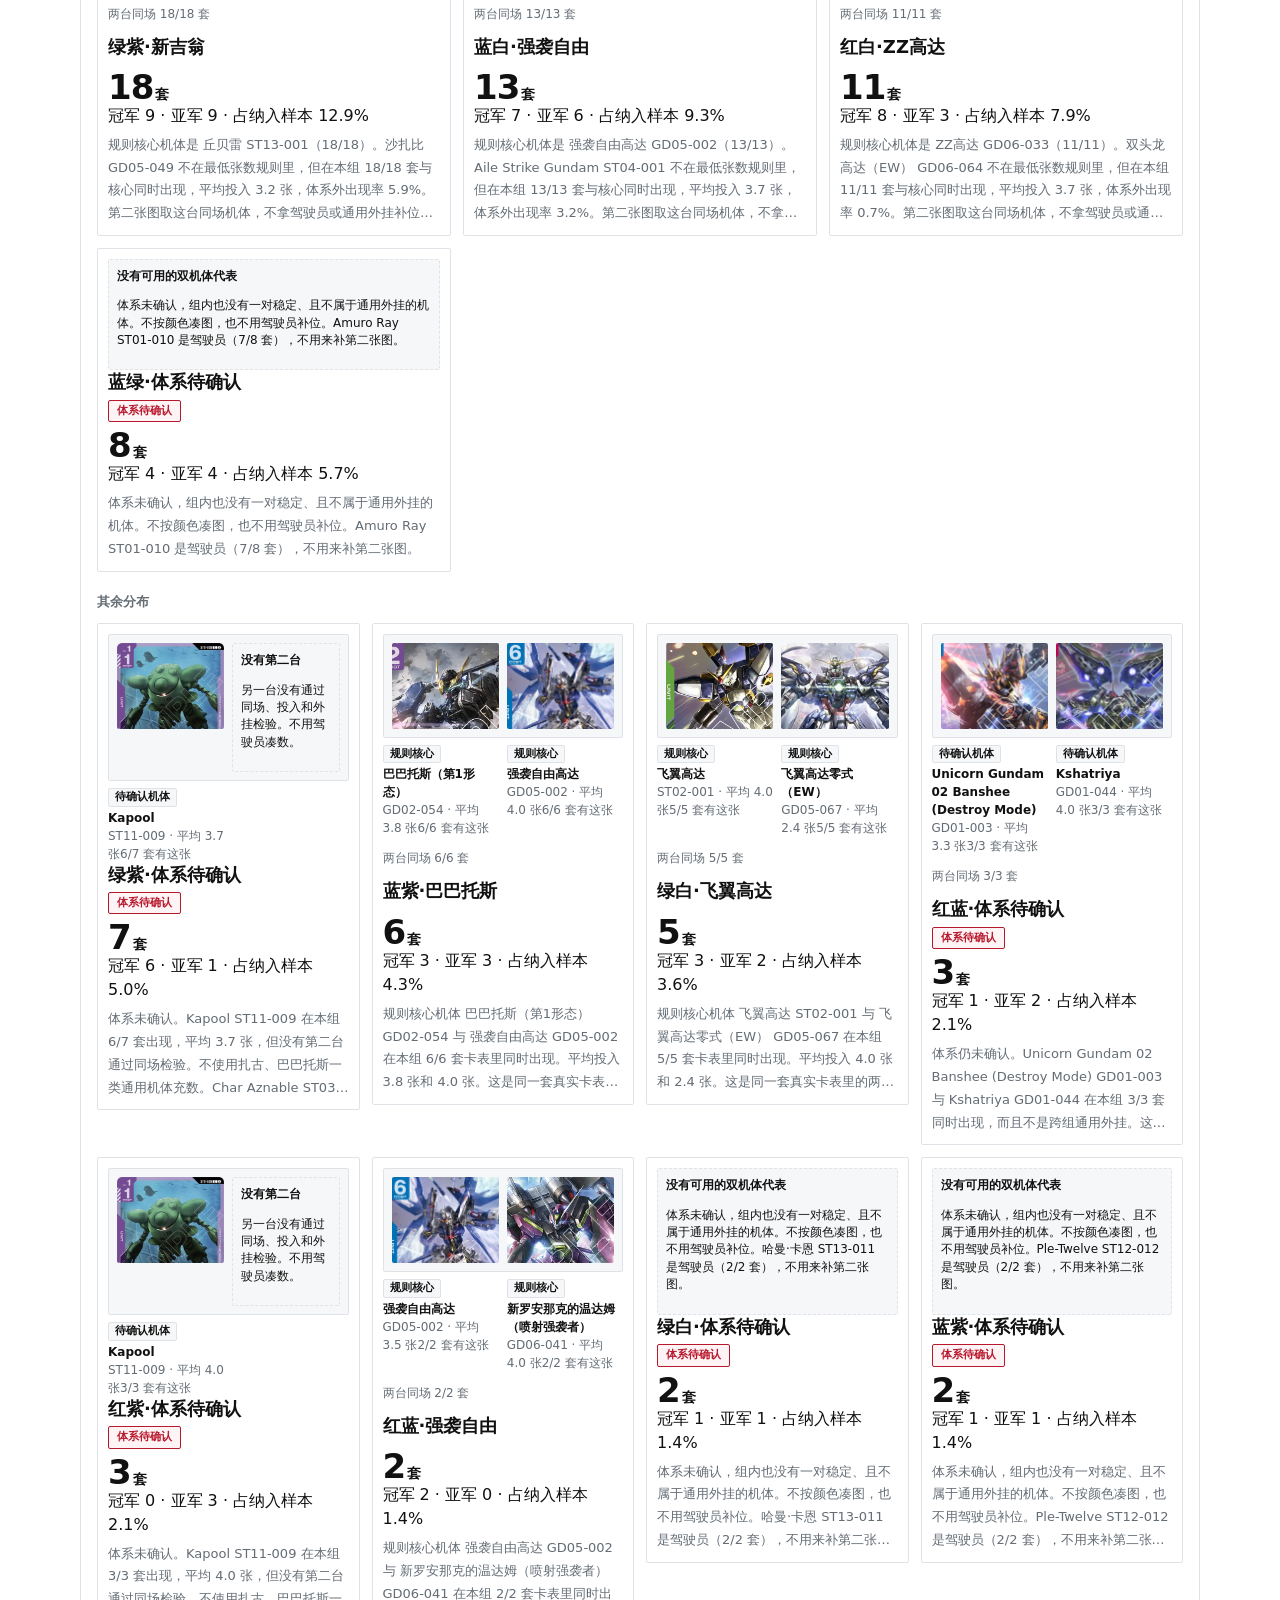
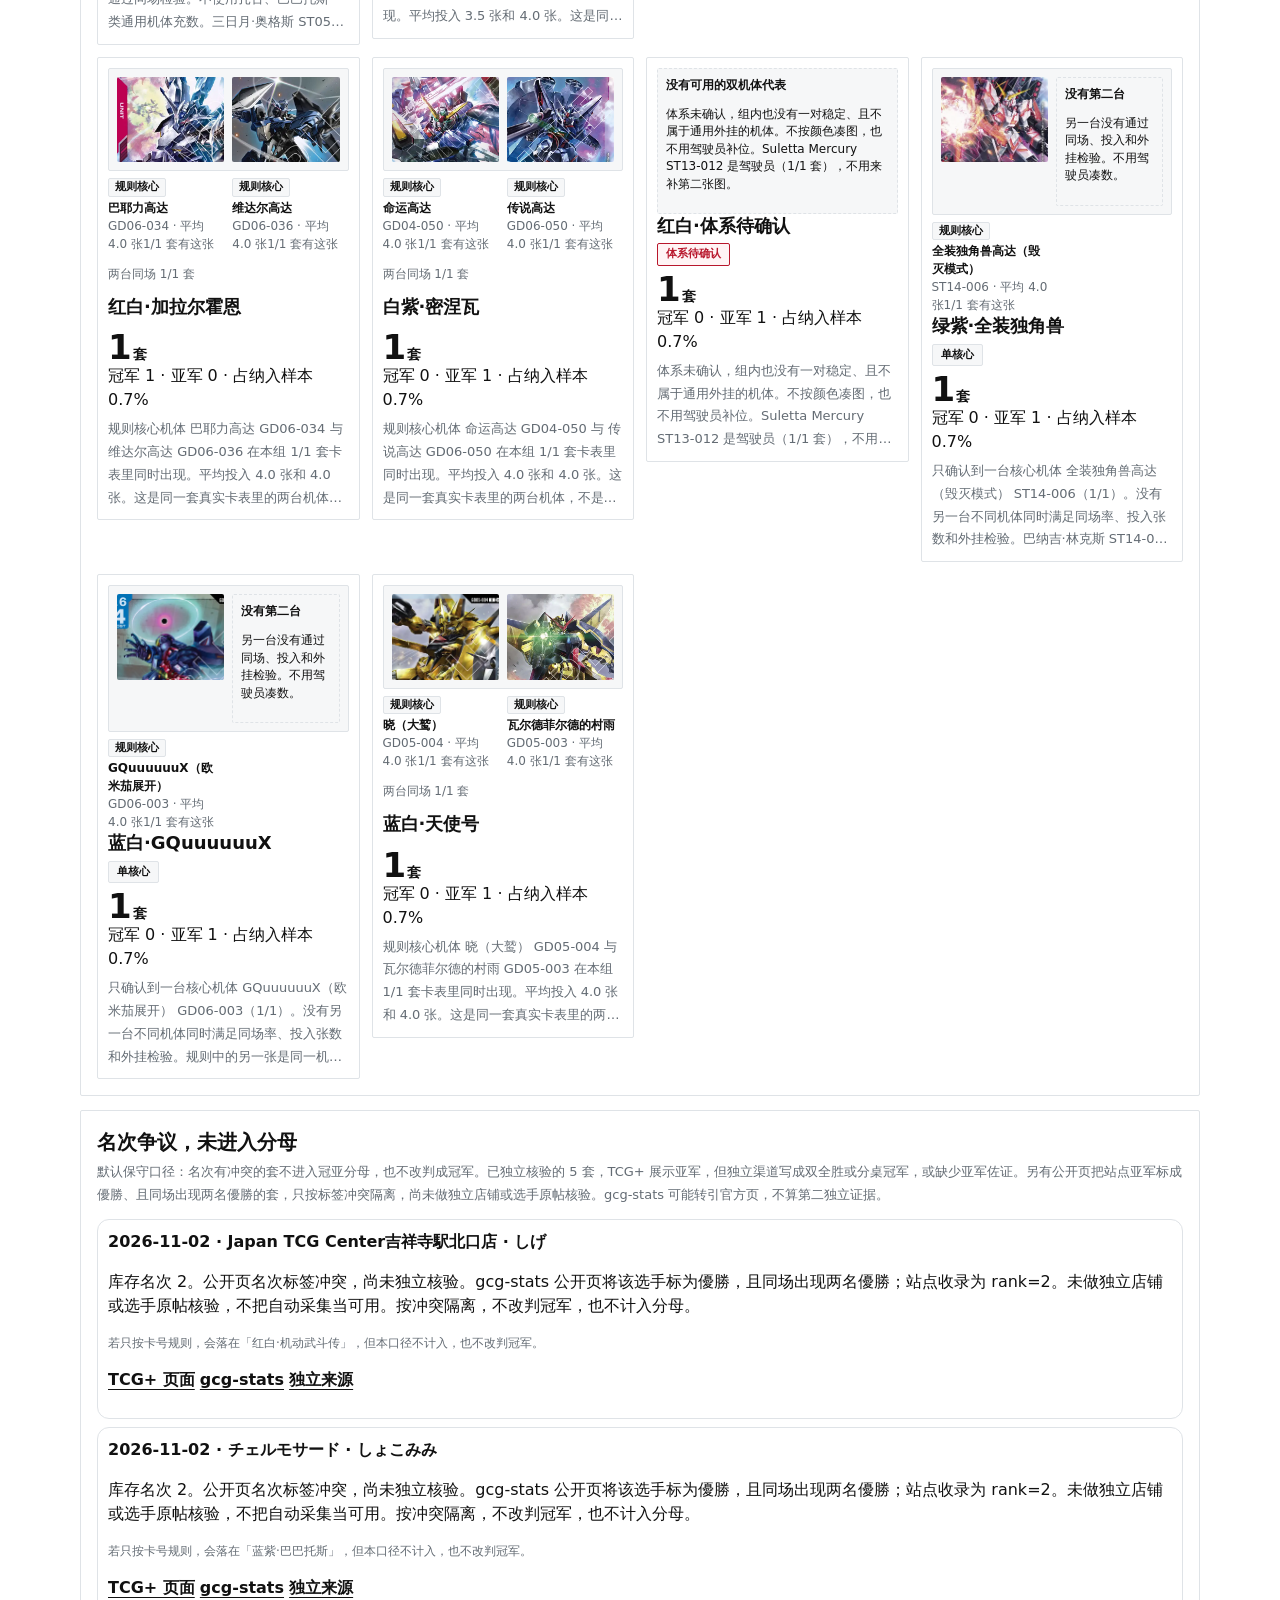
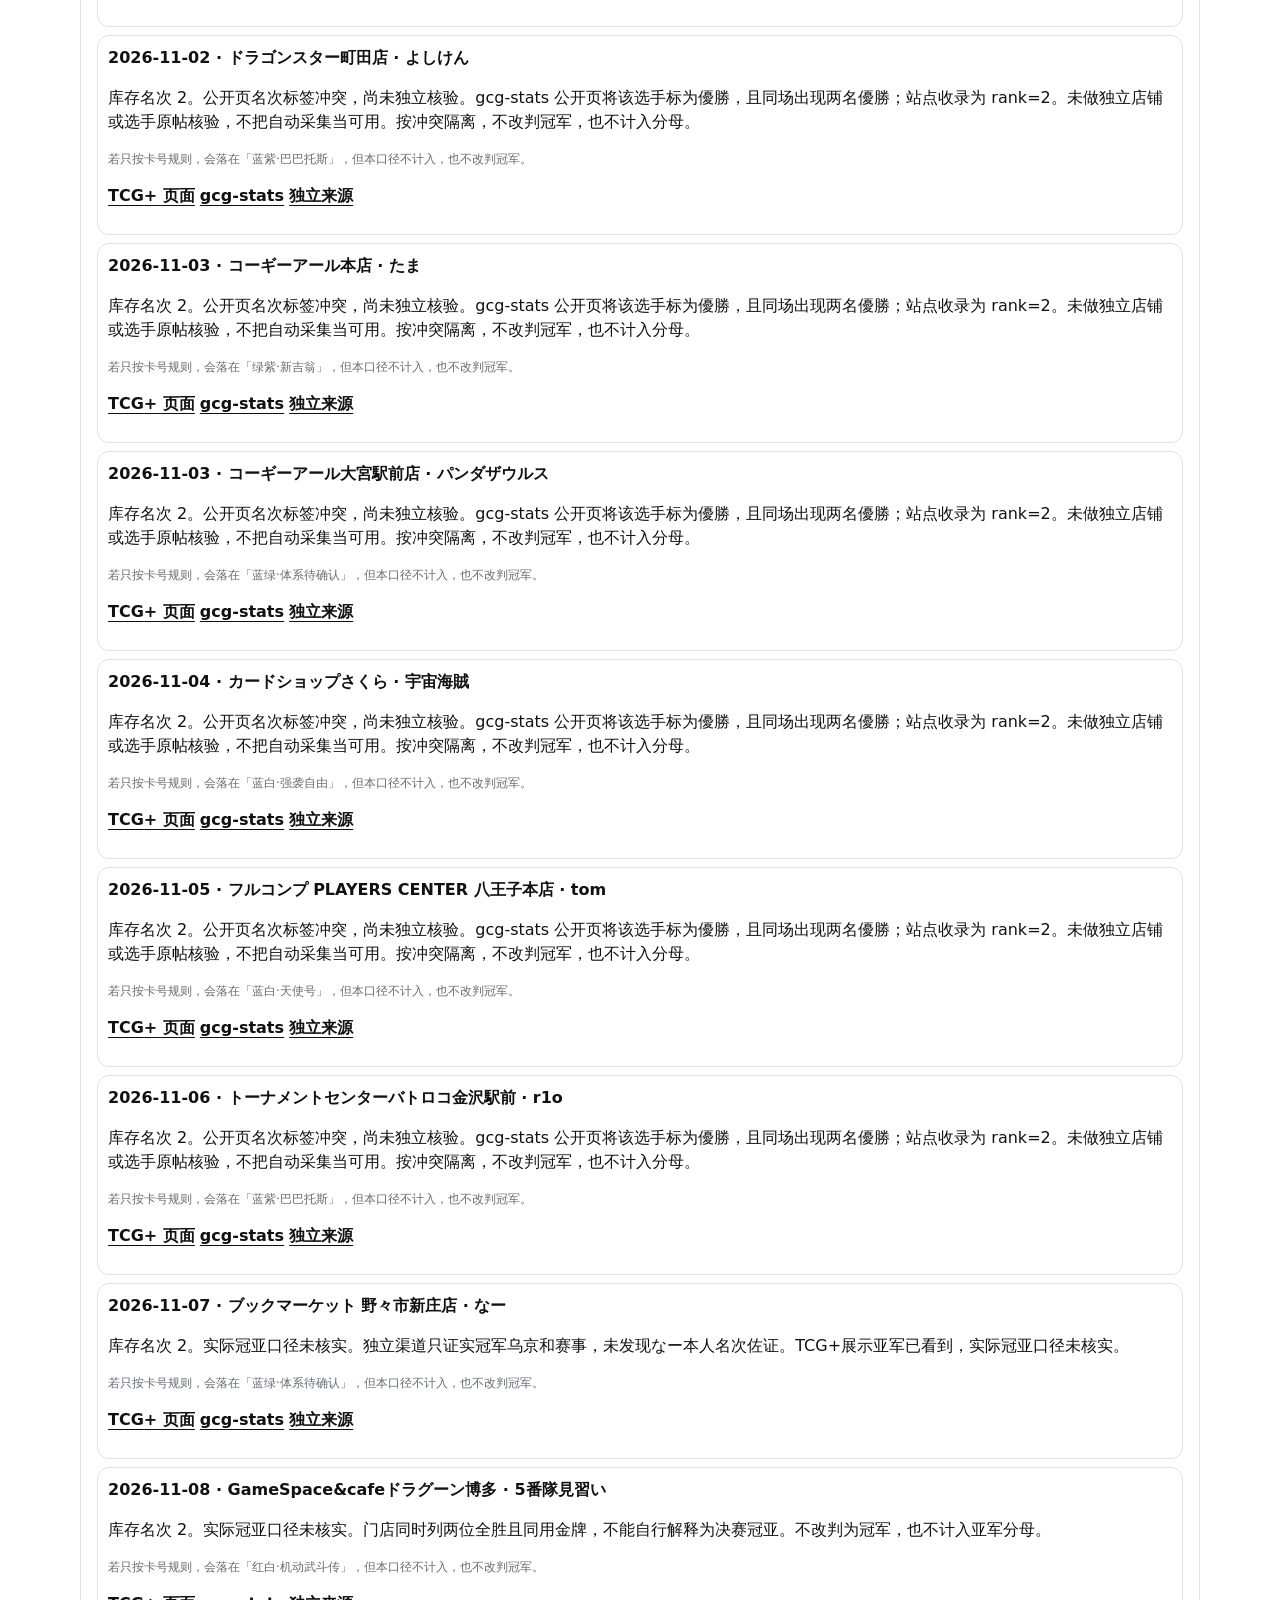
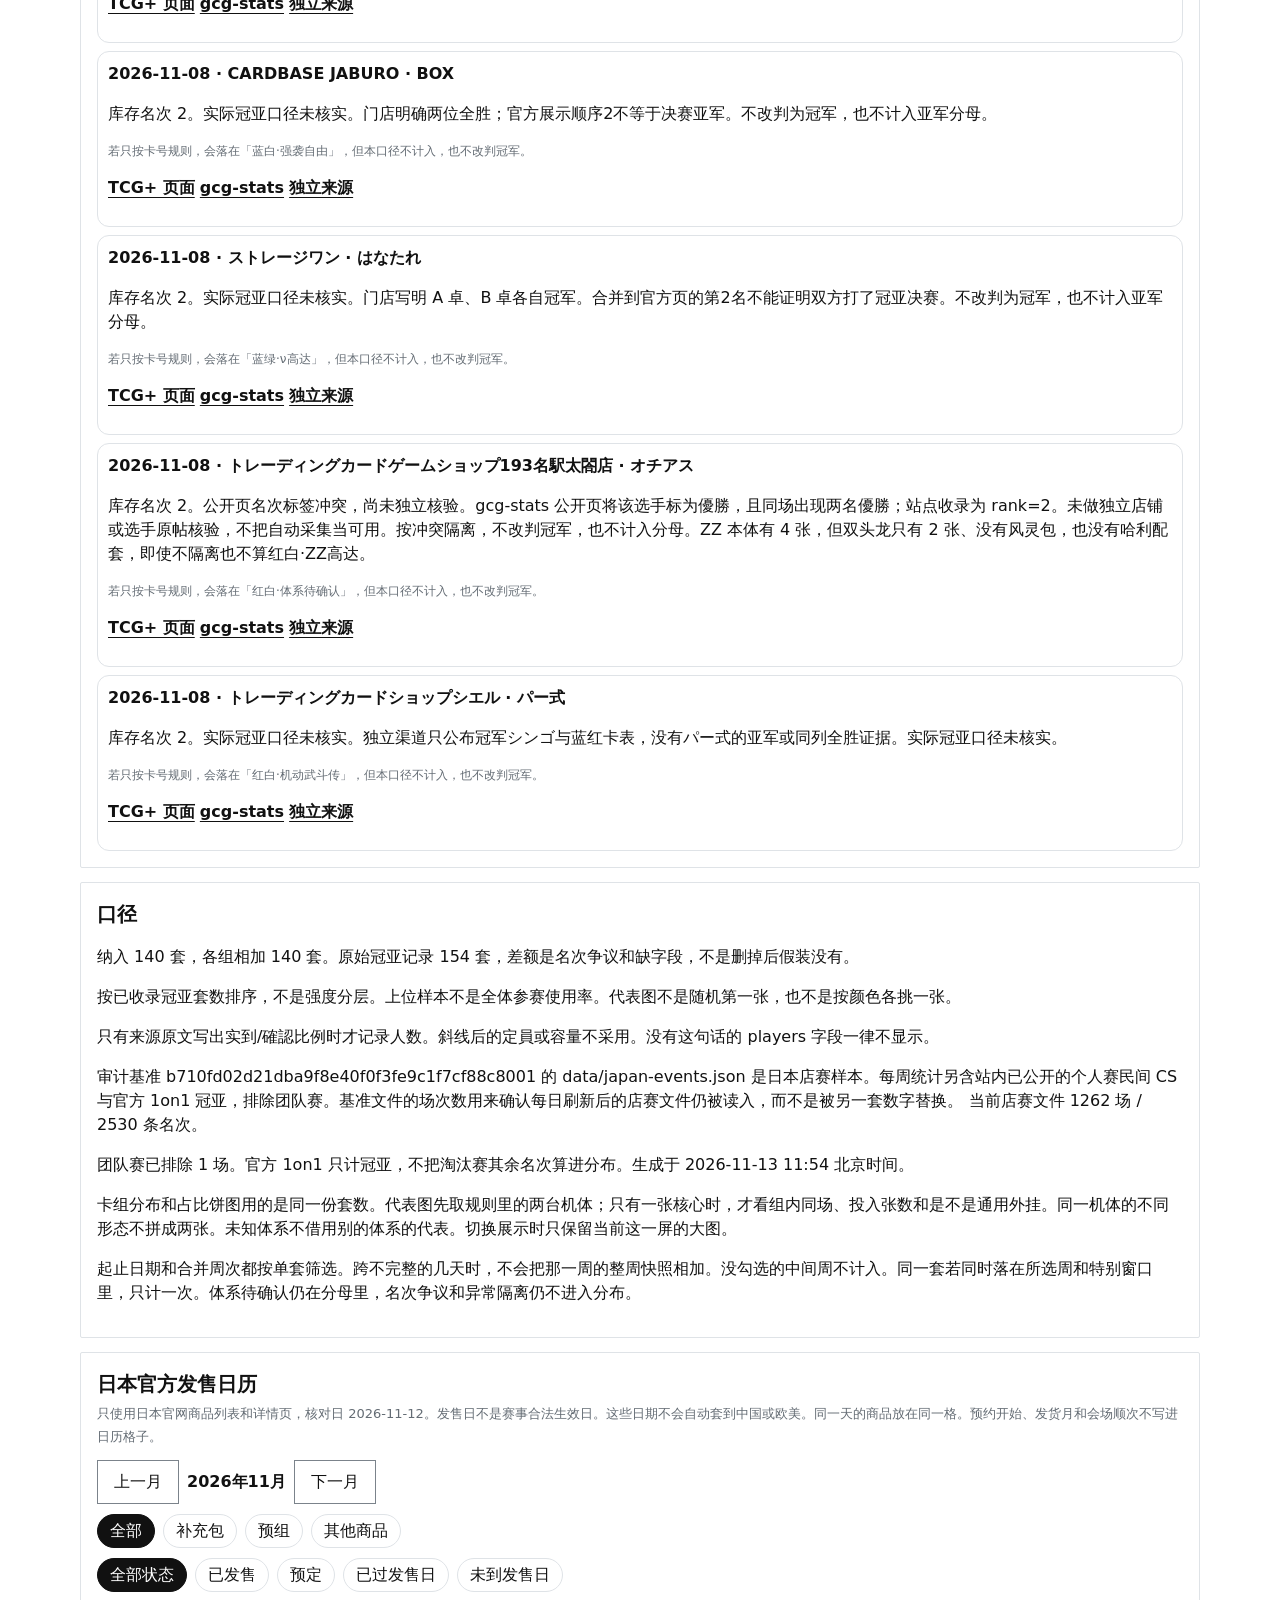
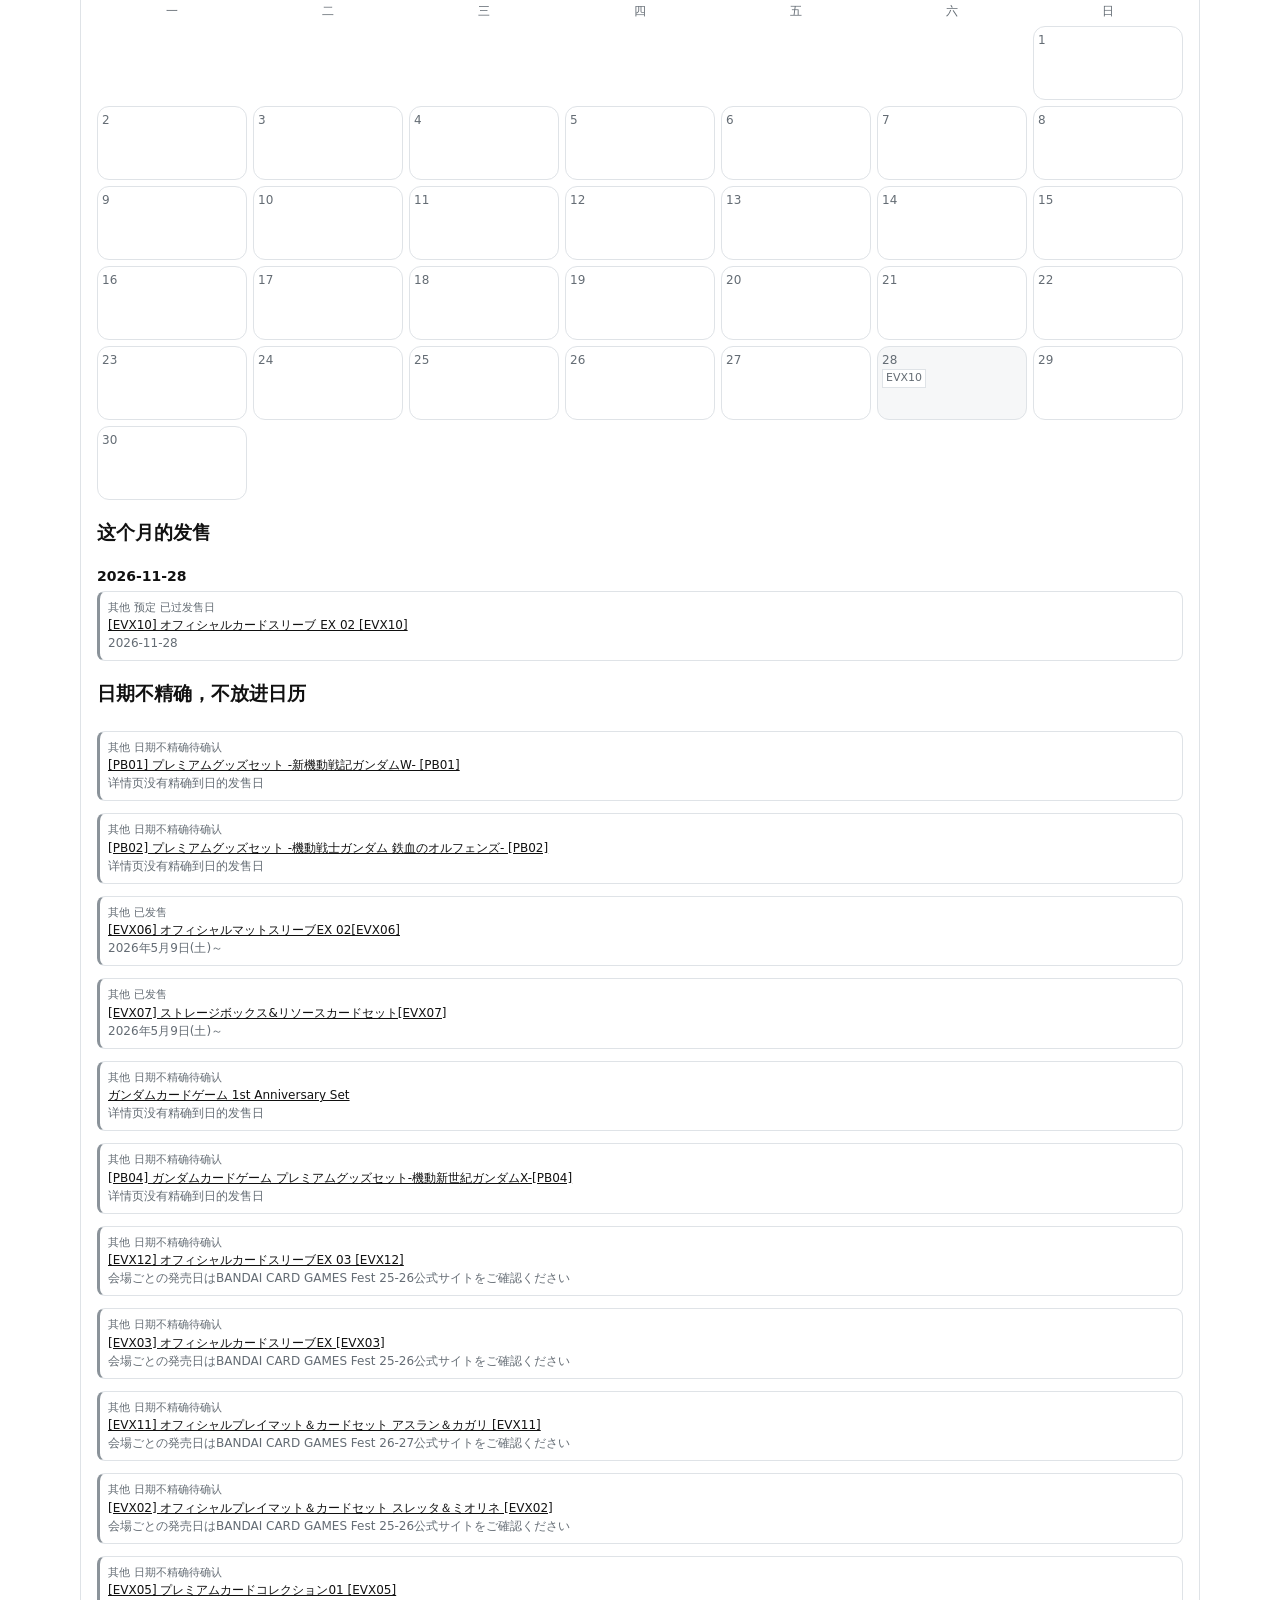
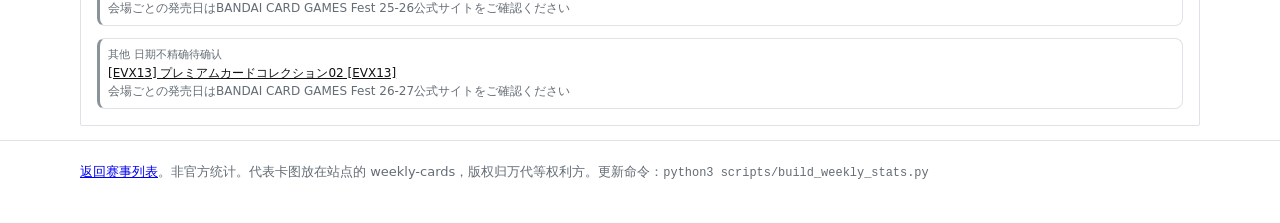
==== commit f2dfb634: "每周统计支持任意日期和多周合并，并加入日本官方发售日历 自定义区间按已分类的单套记录筛选，不把整周快照拼进不完整的日子。发售日历只用日本官网记录，发售日不当作赛事合法日，也不会自动套到中国或欧美。  " ====
--- a/weekly.html
+++ b/weekly.html
@@ -5,7 +5,7 @@
   <meta name="viewport" content="width=device-width, initial-scale=1, viewport-fit=cover" />
   <title>每周上位统计 · GCG</title>
   <link rel="icon" href="data:," />
-  <link rel="stylesheet" href="weekly.css?v=20261110e" />
+  <link rel="stylesheet" href="weekly.css?v=20261113e" />
   <link rel="stylesheet" href="samaritan-tokens.css?v=20261110a" />
   <link rel="stylesheet" href="gcg-samaritan-override.css?v=20261110a" />
   <link rel="stylesheet" href="samaritan-gcg.css?v=20261110a" />
@@ -44,12 +44,26 @@
         <span>周次</span>
         <select id="view-select" aria-label="选择周次或特别窗口"></select>
       </label>
+      <div id="range-switch" class="segment" role="tablist" aria-label="统计范围">
+        <button type="button" data-mode="week" aria-selected="true">单周</button>
+        <button type="button" data-mode="dates" aria-selected="false">起止日期</button>
+        <button type="button" data-mode="weeks" aria-selected="false">合并周次</button>
+      </div>
     </div>
+    <section id="range-panel" class="panel range-panel" hidden>
+      <div id="date-range" class="date-range">
+        <label>开始日<input id="range-start" type="date" /></label>
+        <label>结束日<input id="range-end" type="date" /></label>
+      </div>
+      <div id="week-merge" class="week-merge"></div>
+      <p id="range-error" class="range-error" hidden></p>
+    </section>
     <section id="distribution" class="panel" aria-label="体系分布" hidden></section>
     <section id="chart" class="panel" aria-label="样本占比" hidden></section>
     <section id="quarantine" class="panel" aria-label="名次争议" hidden></section>
     <section id="isolated" class="panel" aria-label="异常隔离" hidden></section>
     <section id="method" class="panel method" aria-label="口径说明" hidden></section>
+    <section id="releases" class="panel releases" aria-label="日本官方发售日历" hidden></section>
   </main>
 
   <footer class="site-foot">
@@ -66,7 +80,8 @@
     <div id="dialog-body" class="dialog-body"></div>
   </dialog>
 
-  <script src="weekly-pie.js?v=20261113a"></script>
-  <script src="weekly.js?v=20261113a"></script>
+  <script src="weekly-pie.js?v=20261113c"></script>
+  <script src="weekly-range.js?v=20261113c"></script>
+  <script src="weekly.js?v=20261113d"></script>
 </body>
 </html>
--- a/weekly.css
+++ b/weekly.css
@@ -485,6 +485,118 @@
   .count-xl { font-size: 28px; }
   .dialog-body { max-height: calc(82vh - 84px); }
 }
+.toolbar { align-items: center; }
+.range-panel { padding-bottom: 12px; }
+.date-range {
+  display: flex;
+  flex-wrap: wrap;
+  gap: 12px;
+}
+.date-range label {
+  display: grid;
+  gap: 4px;
+  font-size: 13px;
+  color: var(--muted);
+}
+.date-range input {
+  min-height: 40px;
+  border: 1px solid var(--line);
+  border-radius: 10px;
+  padding: 6px 10px;
+  background: #fff;
+  color: var(--ink);
+  font: inherit;
+}
+.week-merge {
+  display: grid;
+  gap: 8px;
+  max-height: 280px;
+  overflow: auto;
+}
+.week-check {
+  display: flex;
+  gap: 8px;
+  align-items: flex-start;
+  font-size: 14px;
+}
+.range-error { color: var(--sm-red, #b8172c); font-weight: 700; }
+.cal-tools, .cal-filters {
+  display: flex;
+  flex-wrap: wrap;
+  gap: 8px;
+  align-items: center;
+  margin: 0 0 10px;
+}
+.cal-filters button, .preset-btn {
+  border: 1px solid var(--line);
+  background: #fff;
+  color: var(--ink);
+  border-radius: 999px;
+  min-height: 34px;
+  padding: 4px 12px;
+  font: inherit;
+}
+.cal-filters button[aria-pressed="true"] {
+  background: #111;
+  color: #fff;
+  border-color: #111;
+}
+.cal-weekdays, .cal-grid {
+  display: grid;
+  grid-template-columns: repeat(7, minmax(0, 1fr));
+  gap: 6px;
+}
+.cal-weekdays { margin-bottom: 6px; color: var(--muted); font-size: 12px; text-align: center; }
+.cal-cell {
+  min-width: 0;
+  min-height: 74px;
+  overflow: hidden;
+  border: 1px solid var(--line);
+  border-radius: 12px;
+  background: #fff;
+  padding: 4px;
+}
+.cal-codes { display: flex; flex-wrap: wrap; gap: 3px; }
+.cal-code {
+  max-width: 100%;
+  font-size: 11px;
+  line-height: 1.3;
+  padding: 1px 3px;
+  border: 1px solid var(--line);
+  background: #fff;
+  white-space: nowrap;
+}
+.cal-code.kind-booster { border-color: var(--sm-red, #b8172c); }
+.cal-code.kind-other { color: var(--muted); }
+.cal-empty { background: transparent; border-color: transparent; }
+.cal-day { display: block; font-size: 12px; color: var(--muted); }
+.cal-has { background: var(--sm-wash, #f6f7f8); }
+.release-card {
+  min-width: 0;
+  margin-top: 4px;
+  padding: 8px;
+  border-radius: 8px;
+  background: #fff;
+  border: 1px solid var(--line);
+  border-left: 3px solid #111;
+}
+.month-list, .day-group { min-width: 0; }
+.day-group { margin: 0 0 12px; }
+.day-group h4 { margin: 0 0 4px; font-size: 14px; }
+.release-card.kind-booster { border-left-color: var(--sm-red, #b8172c); }
+.release-card.kind-starter { border-left-color: #111; }
+.release-card.kind-other { border-left-color: #8b939a; }
+.release-meta, .release-name, .release-card .mini { margin: 0; }
+.release-meta { display: flex; flex-wrap: wrap; gap: 4px; font-size: 11px; color: var(--muted); }
+.release-name { font-size: 12px; overflow-wrap: anywhere; }
+.release-name a { color: inherit; }
+.preset-btn { margin-top: 4px; font-size: 12px; white-space: normal; max-width: 100%; text-align: left; }
+.preset-btn:disabled { opacity: 0.45; }
+.uncertain-list { display: grid; gap: 8px; }
+@media (max-width: 800px) {
+  .cal-cell { min-height: 64px; }
+  .cal-grid { gap: 4px; }
+}
 @media (prefers-reduced-motion: reduce) {
   html { scroll-behavior: auto; }
 }
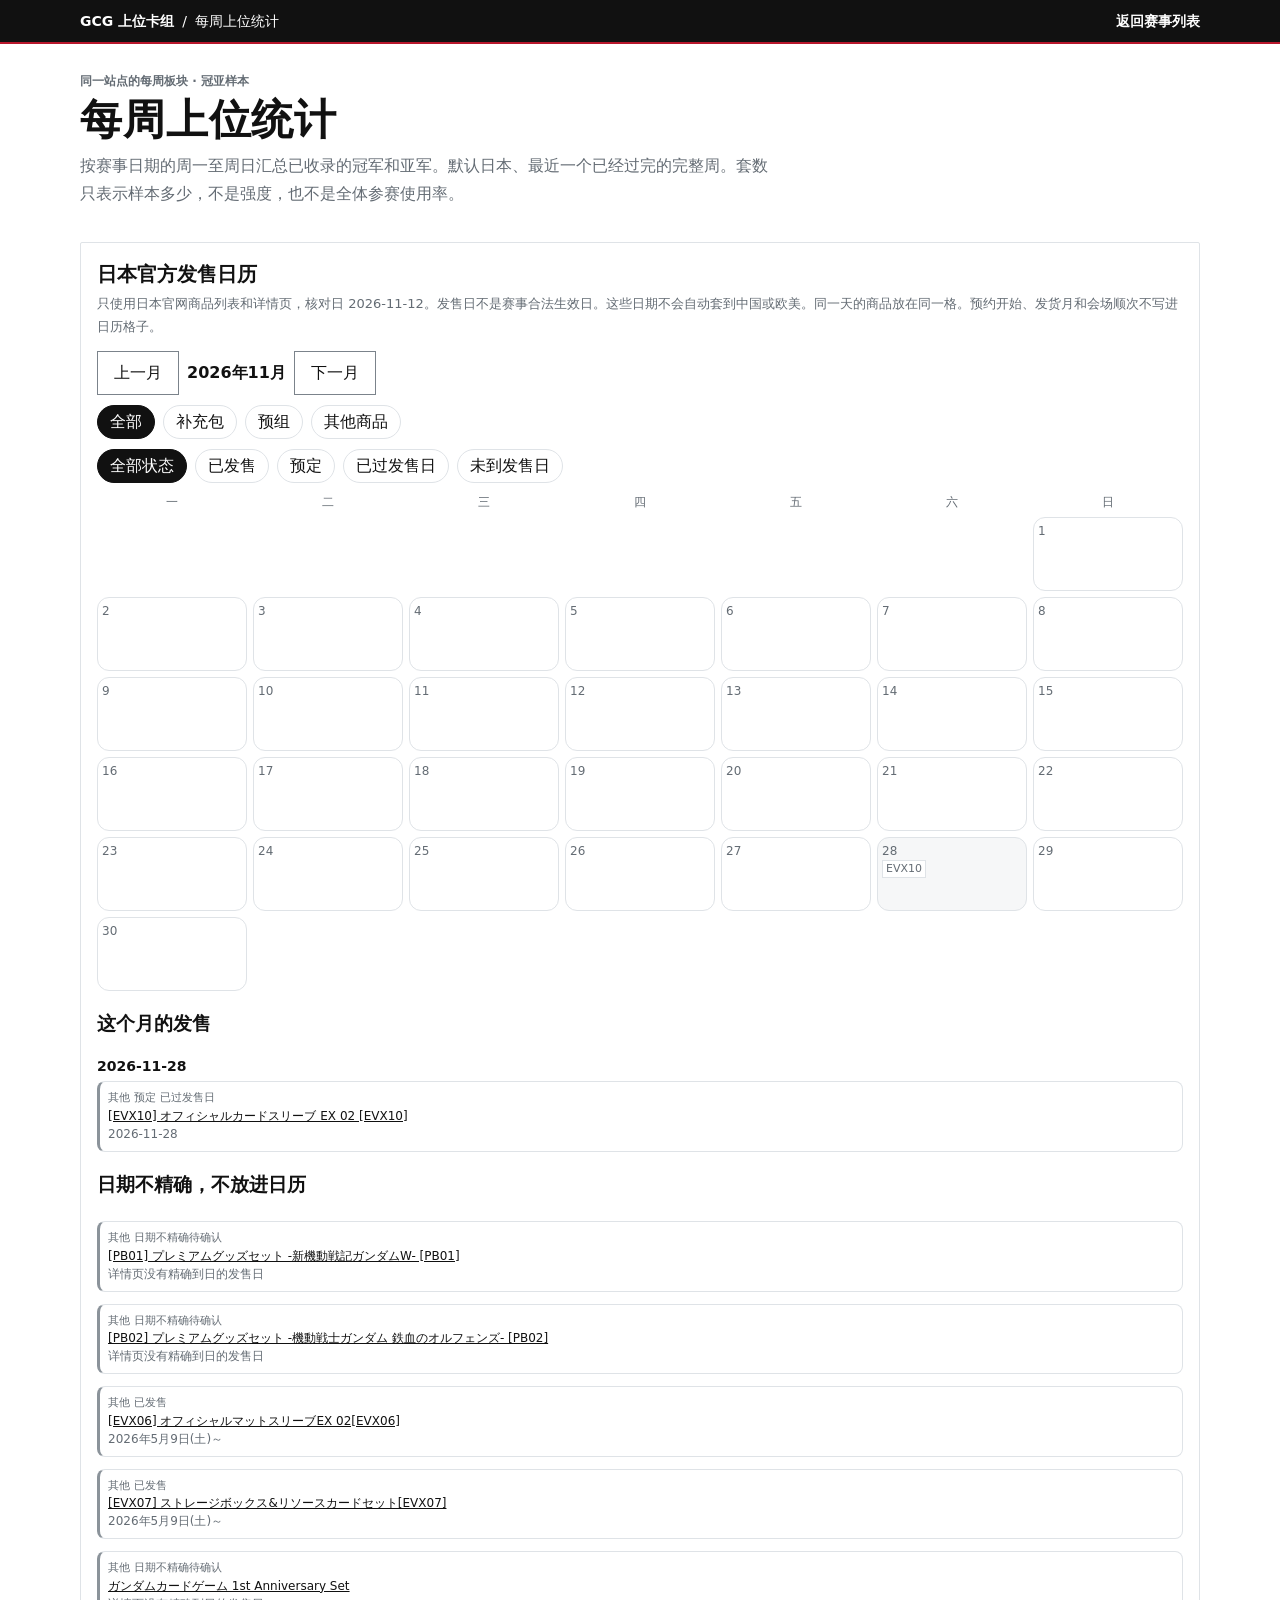
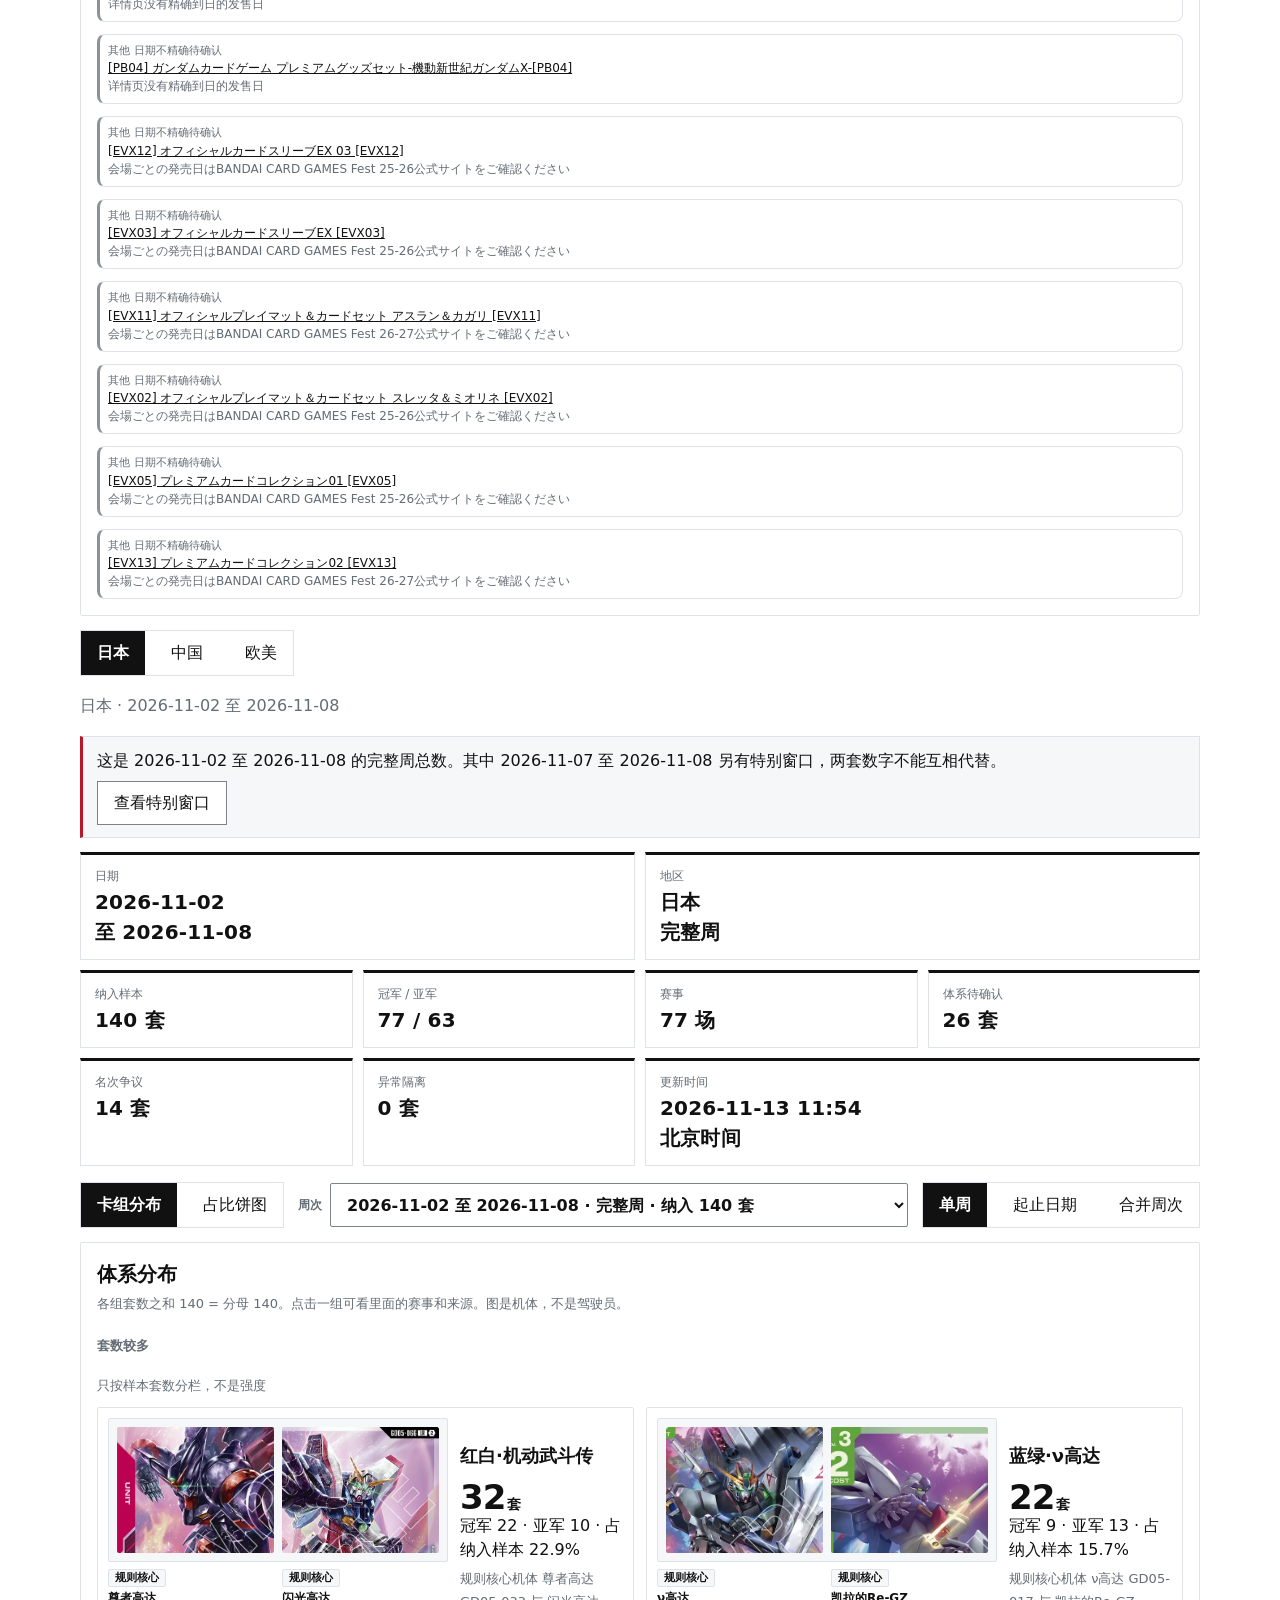
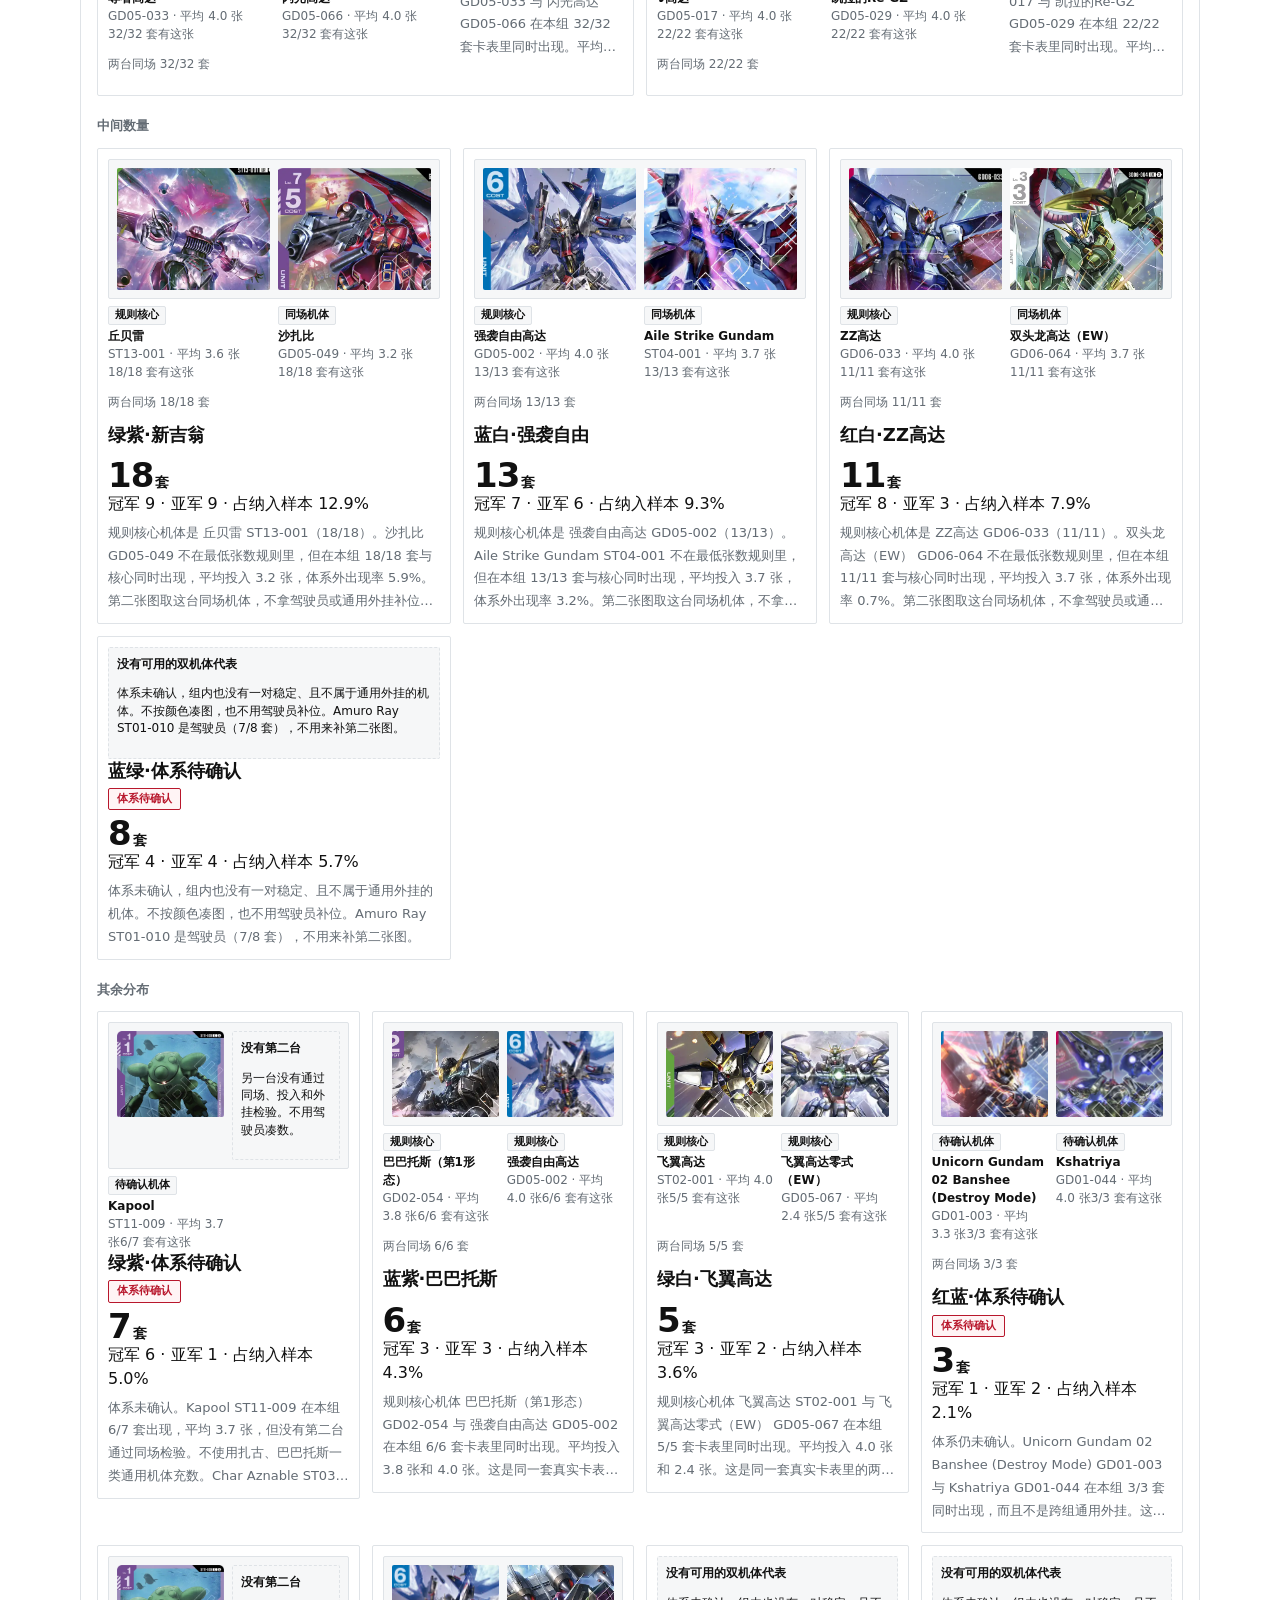
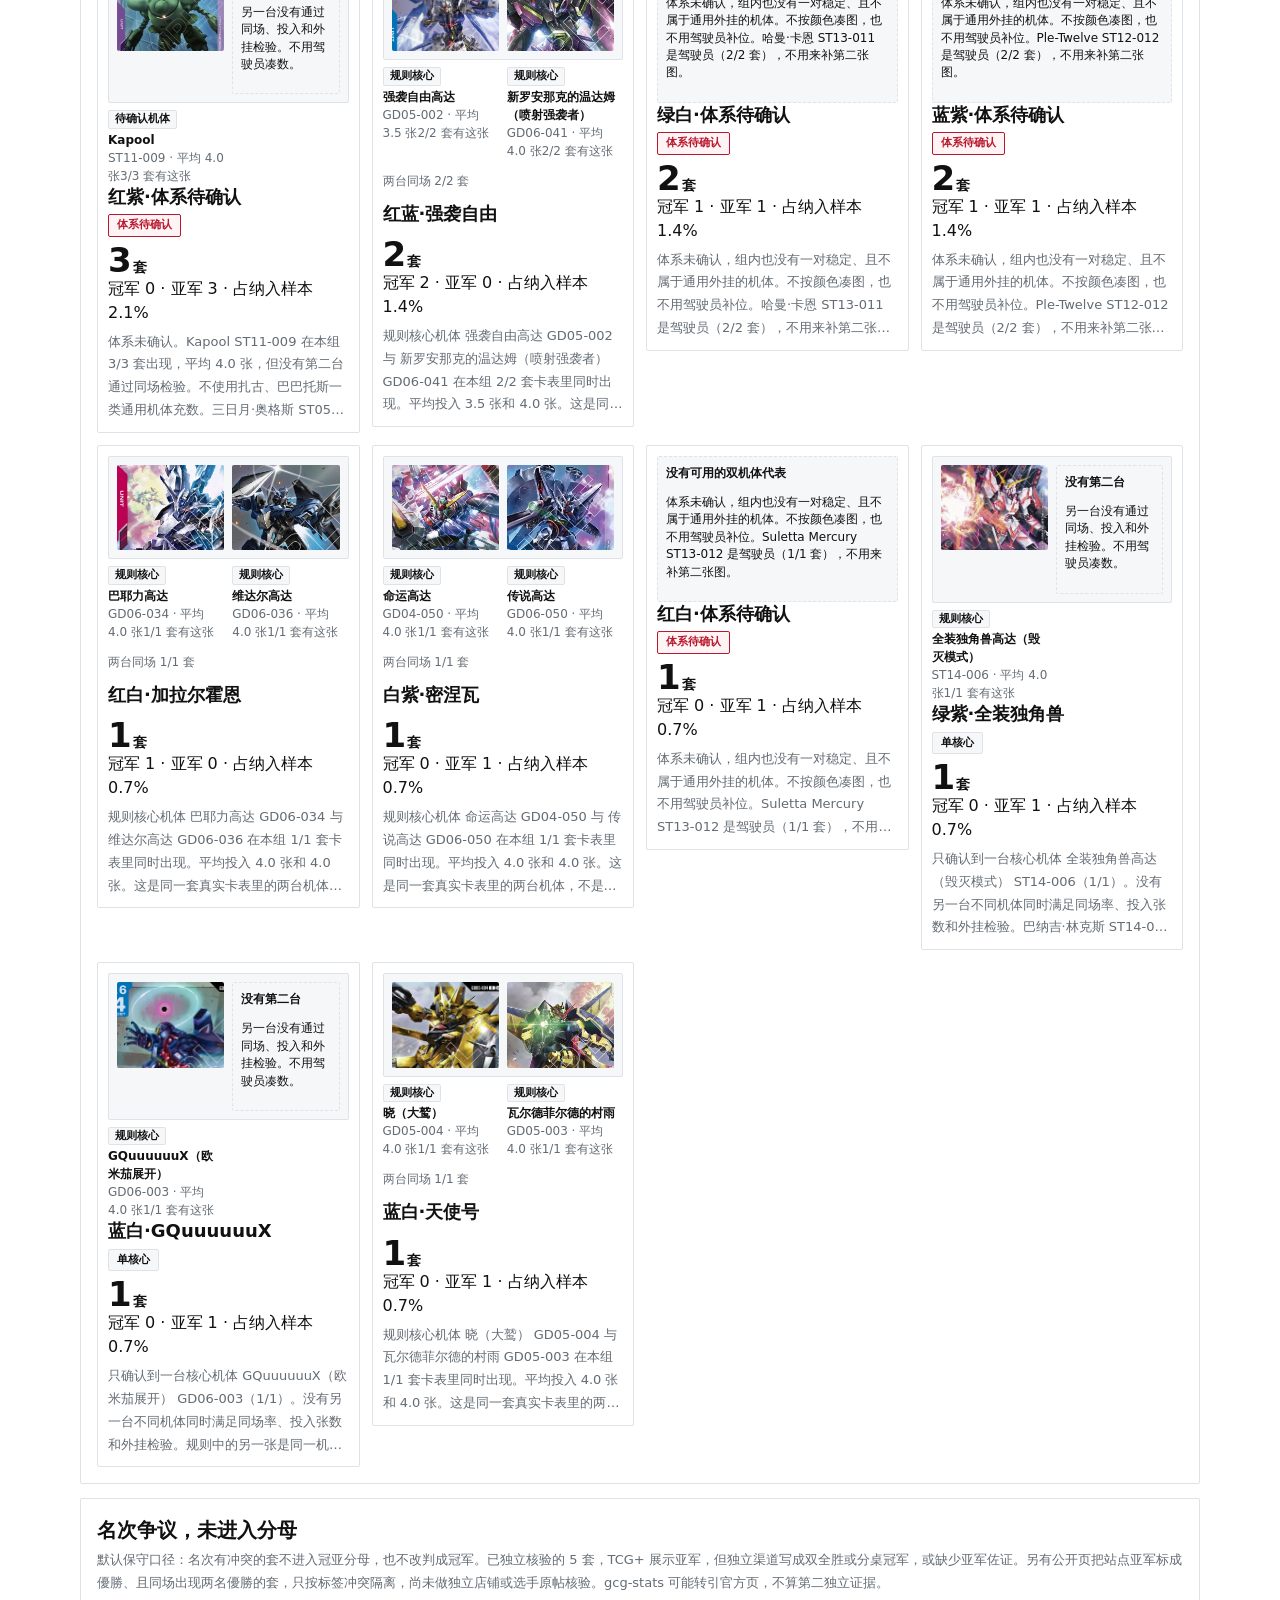
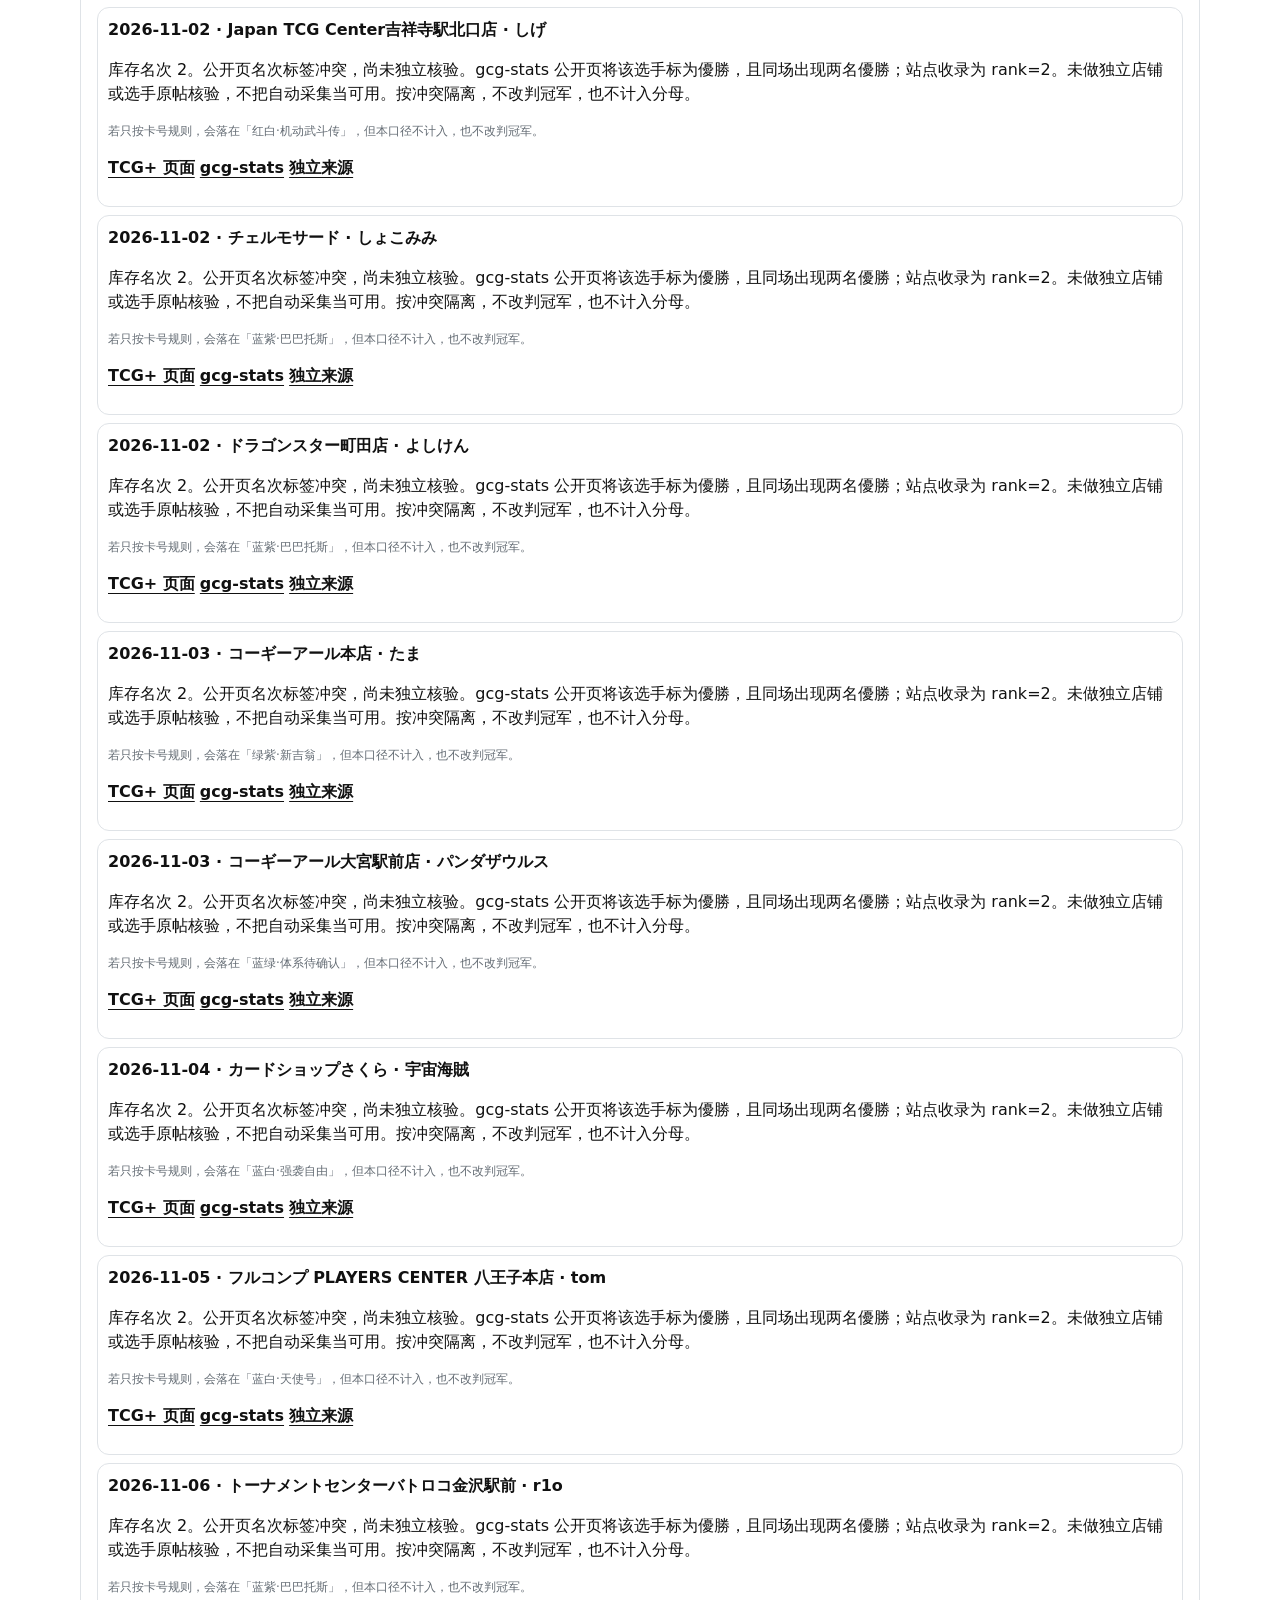
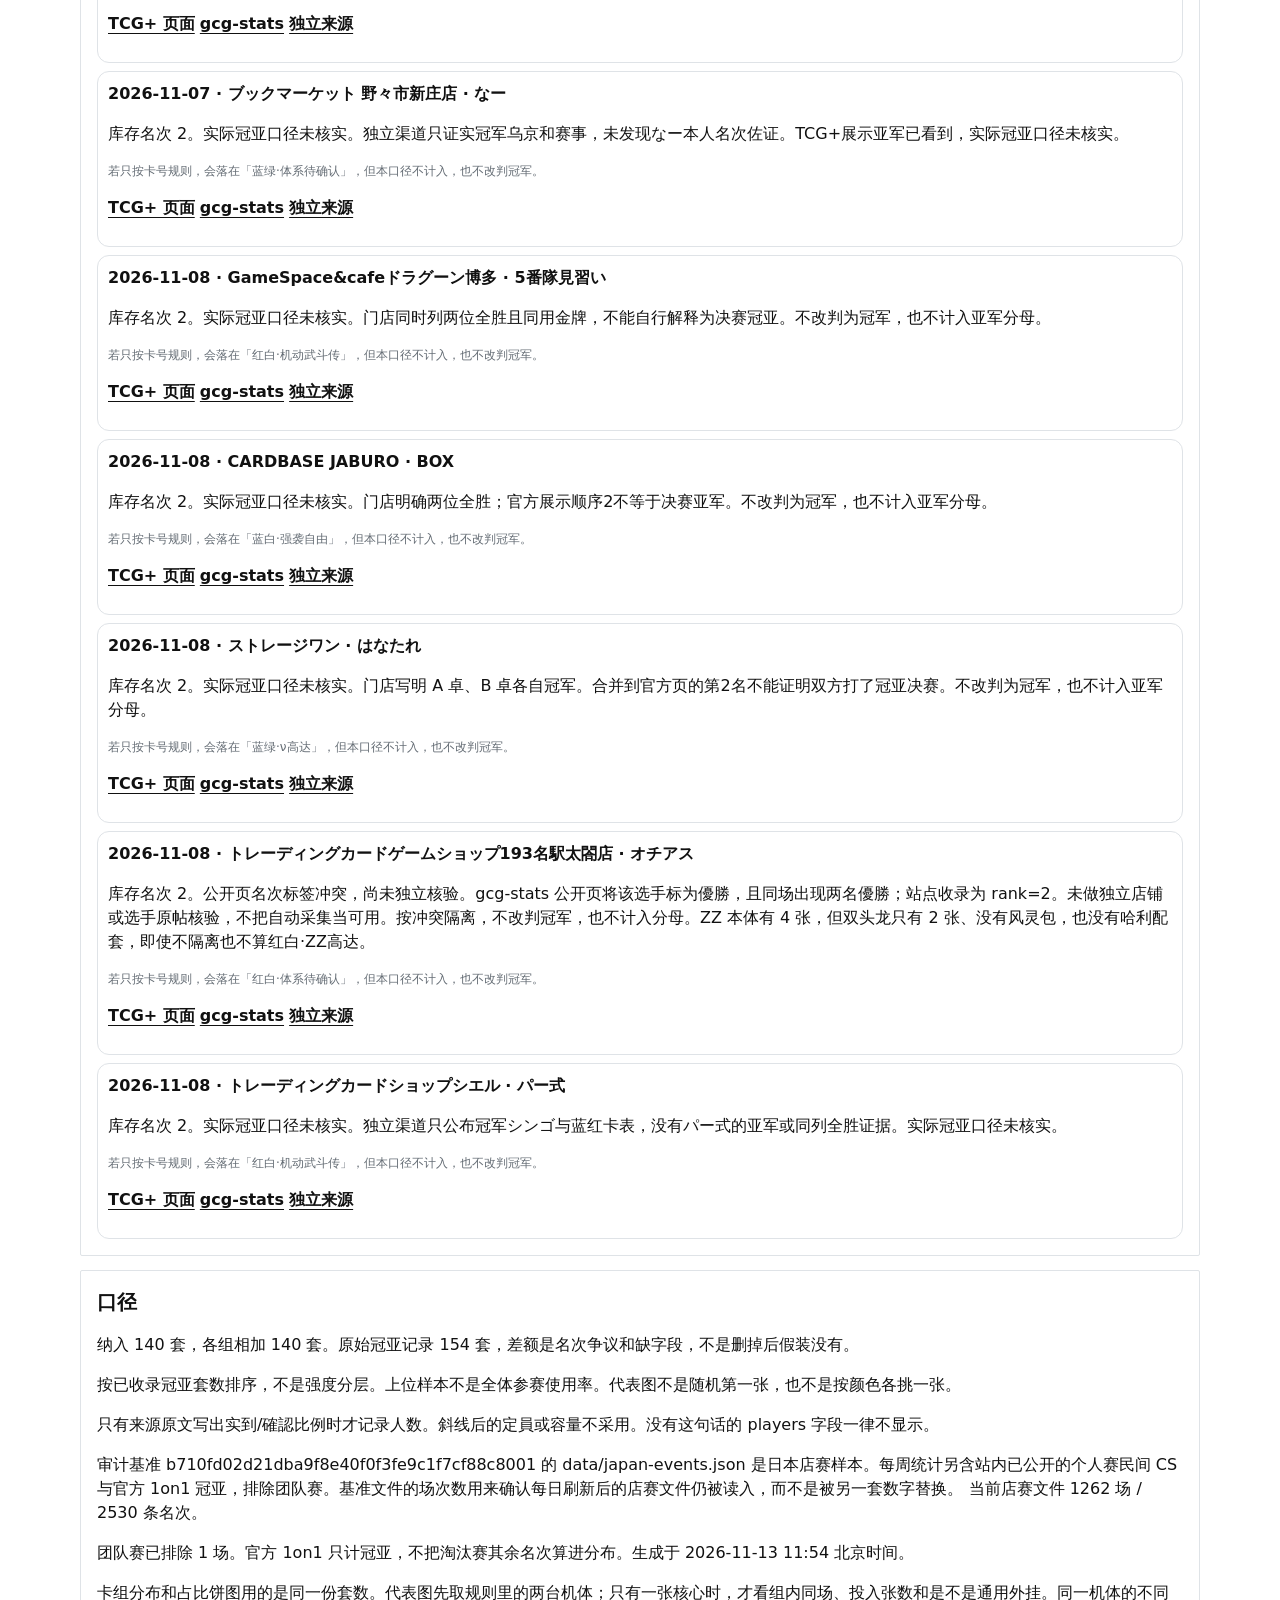
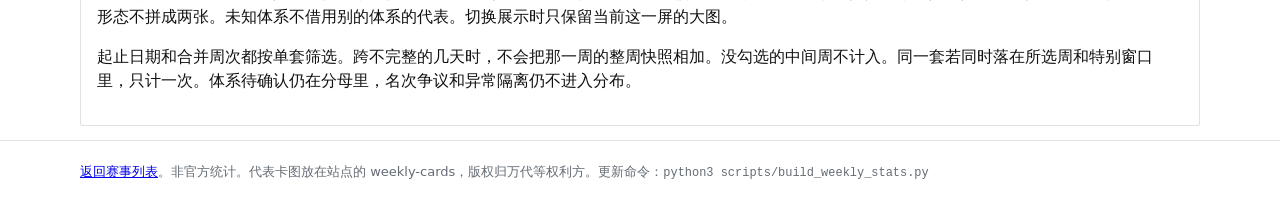
==== commit a7b81fd9: "把日本发售日历移到每周统计标题下面 日历紧接页面说明，排在地区、周次和图表之前。日期筛选、多周合并和发售切点的行为不变。  Co-authored-by: 罗逸 <ms_luoyi@163.com>" ====
--- a/weekly.html
+++ b/weekly.html
@@ -27,11 +27,12 @@
         <h1>每周上位统计</h1>
       </div>
       <p class="lede">按赛事日期的周一至周日汇总已收录的冠军和亚军。默认日本、最近一个已经过完的完整周。套数只表示样本多少，不是强度，也不是全体参赛使用率。</p>
-      <div id="region-switch" class="segment" role="tablist" aria-label="地区"></div>
     </div>
   </header>
 
   <main class="wrap" id="main">
+    <section id="releases" class="panel releases" aria-label="日本官方发售日历" hidden></section>
+    <div id="region-switch" class="segment" role="tablist" aria-label="地区"></div>
     <p id="status" class="status" role="status">正在读取统计…</p>
     <section id="banner" class="banner" hidden></section>
     <section id="summary" class="summary" aria-label="本周摘要" hidden></section>
@@ -63,7 +64,6 @@
     <section id="quarantine" class="panel" aria-label="名次争议" hidden></section>
     <section id="isolated" class="panel" aria-label="异常隔离" hidden></section>
     <section id="method" class="panel method" aria-label="口径说明" hidden></section>
-    <section id="releases" class="panel releases" aria-label="日本官方发售日历" hidden></section>
   </main>
 
   <footer class="site-foot">
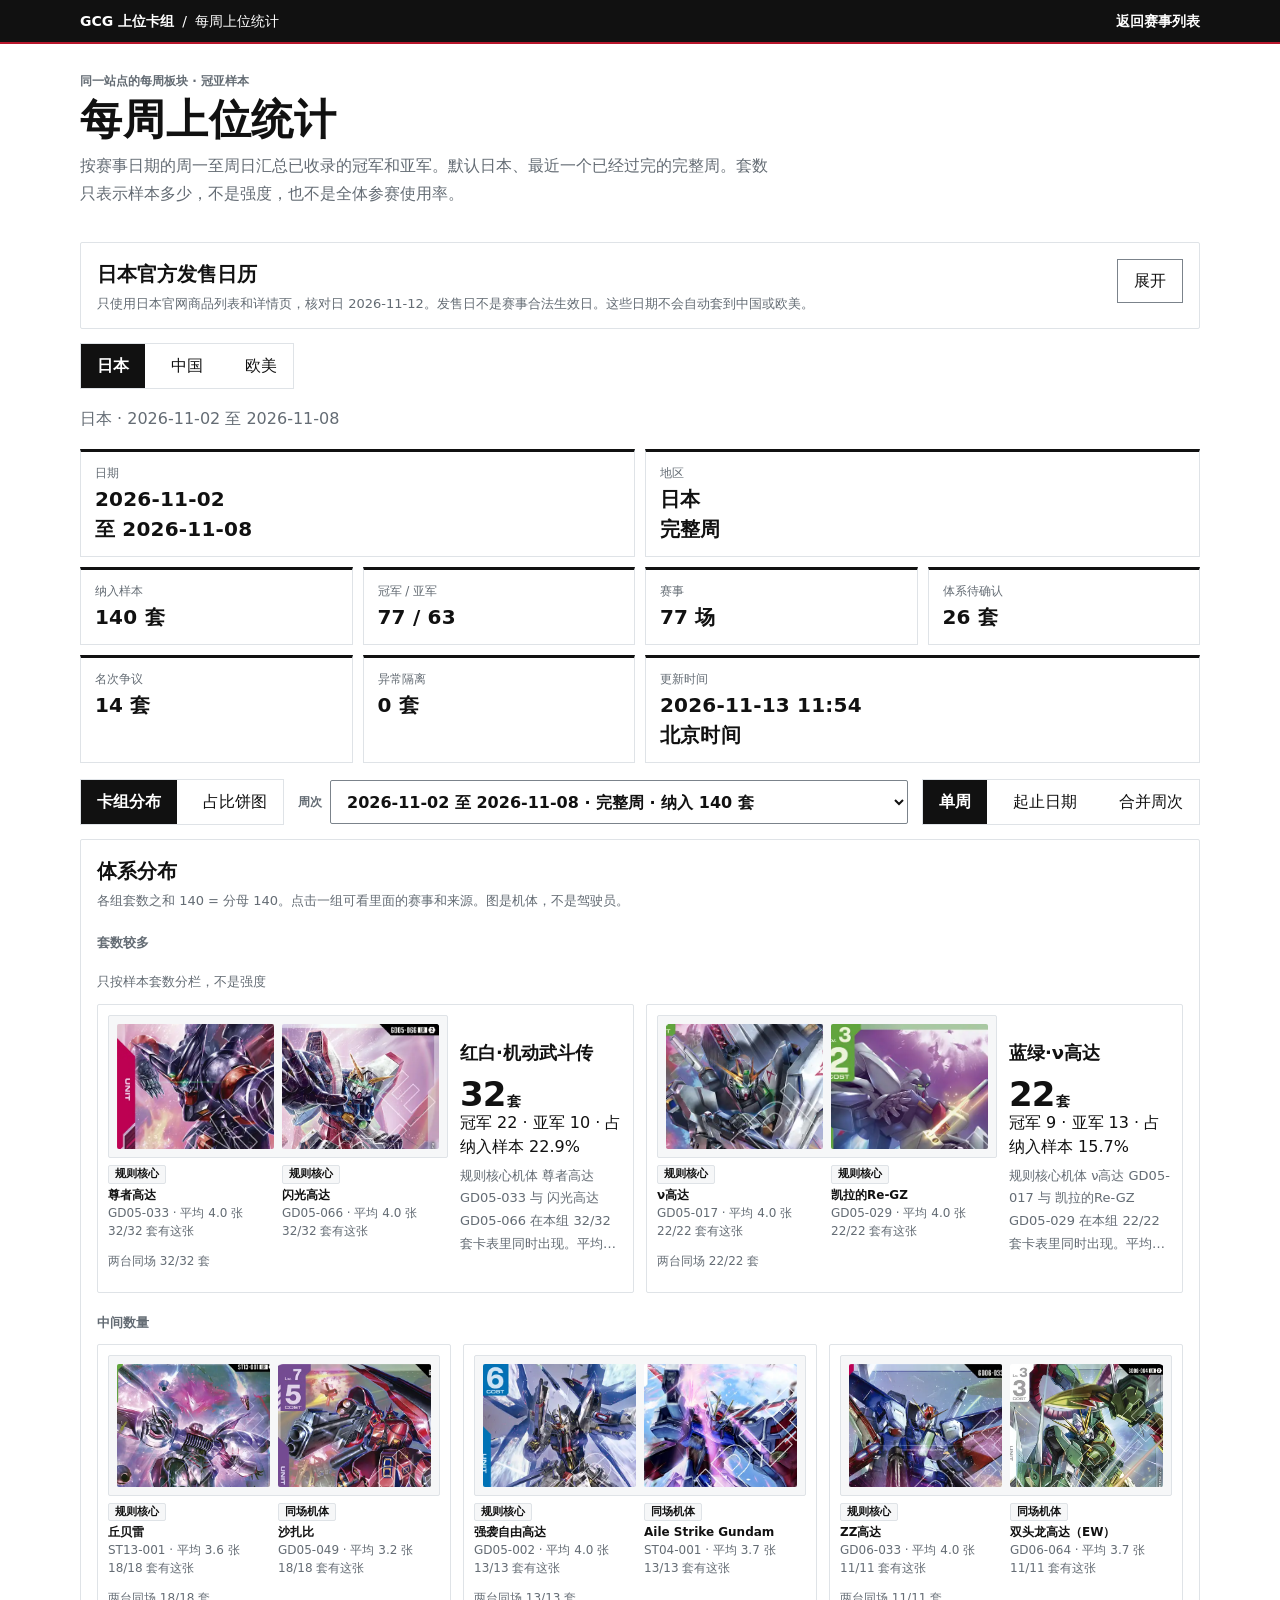
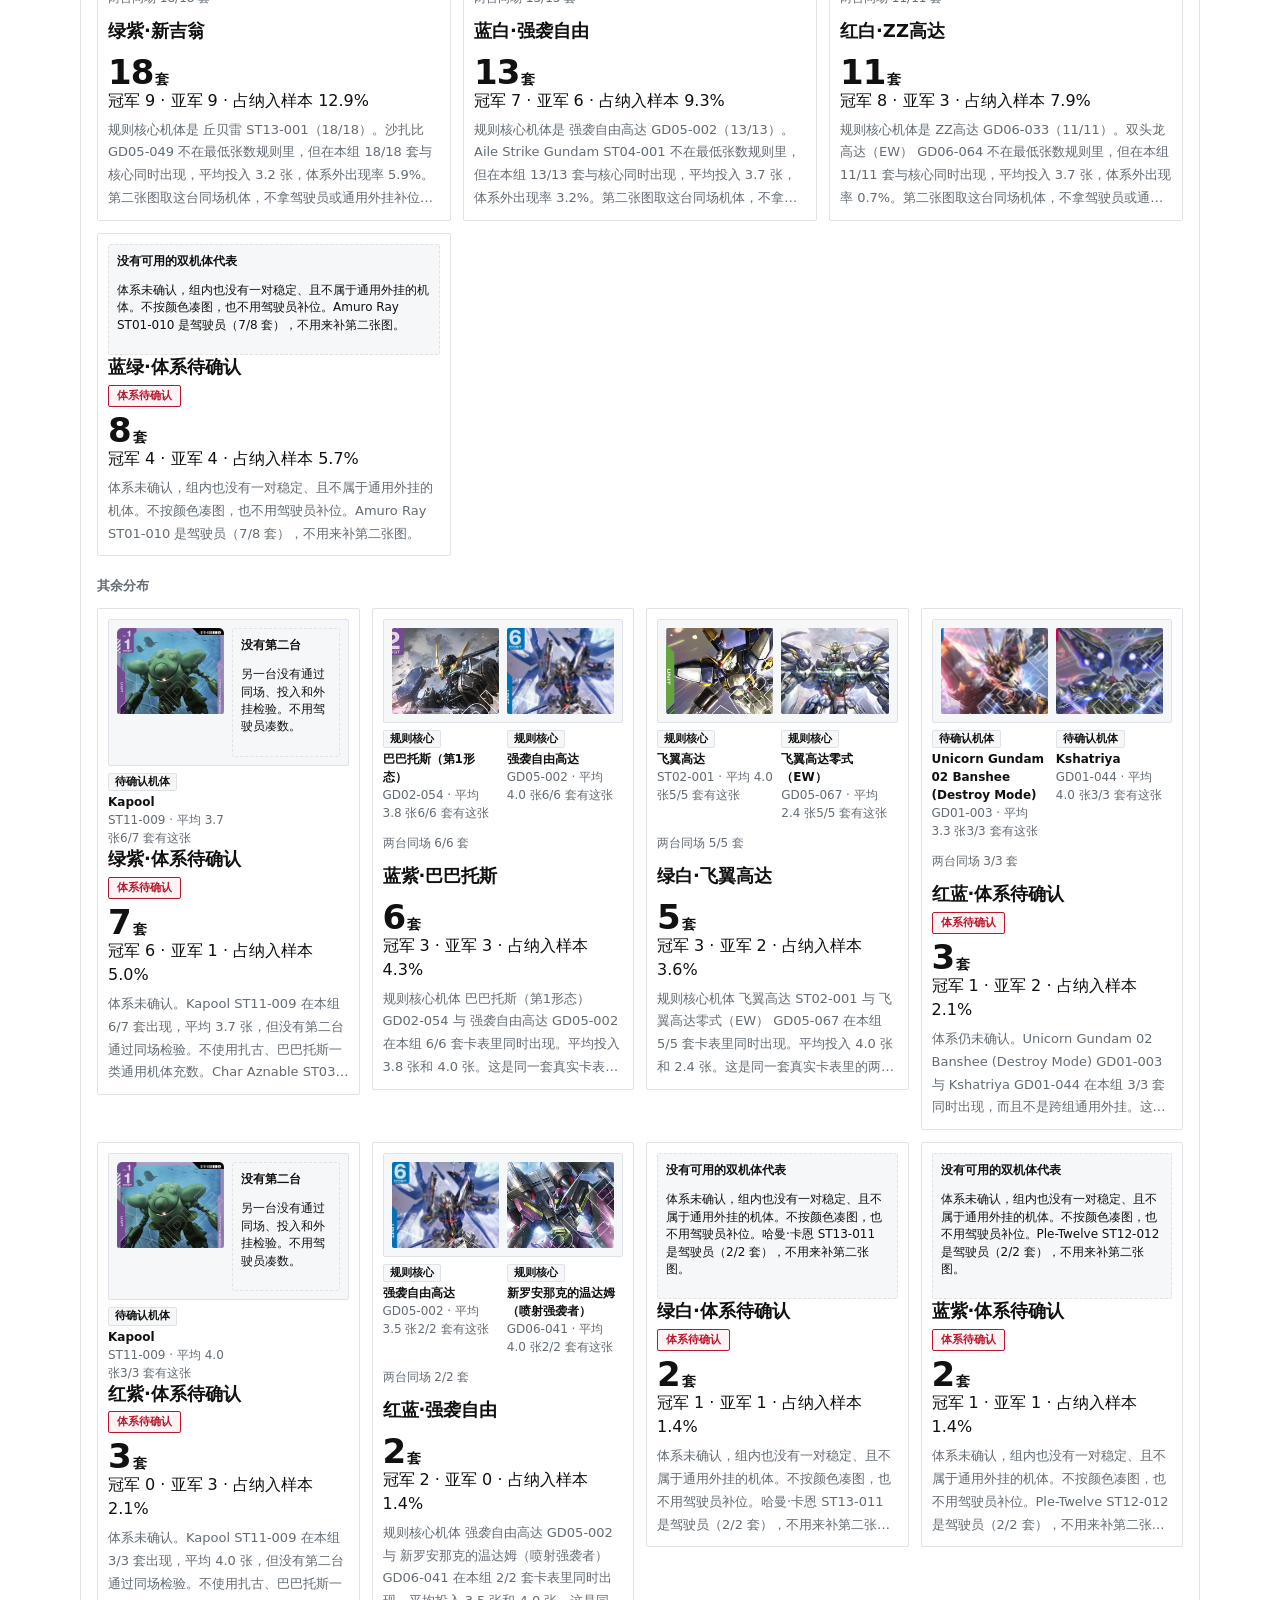
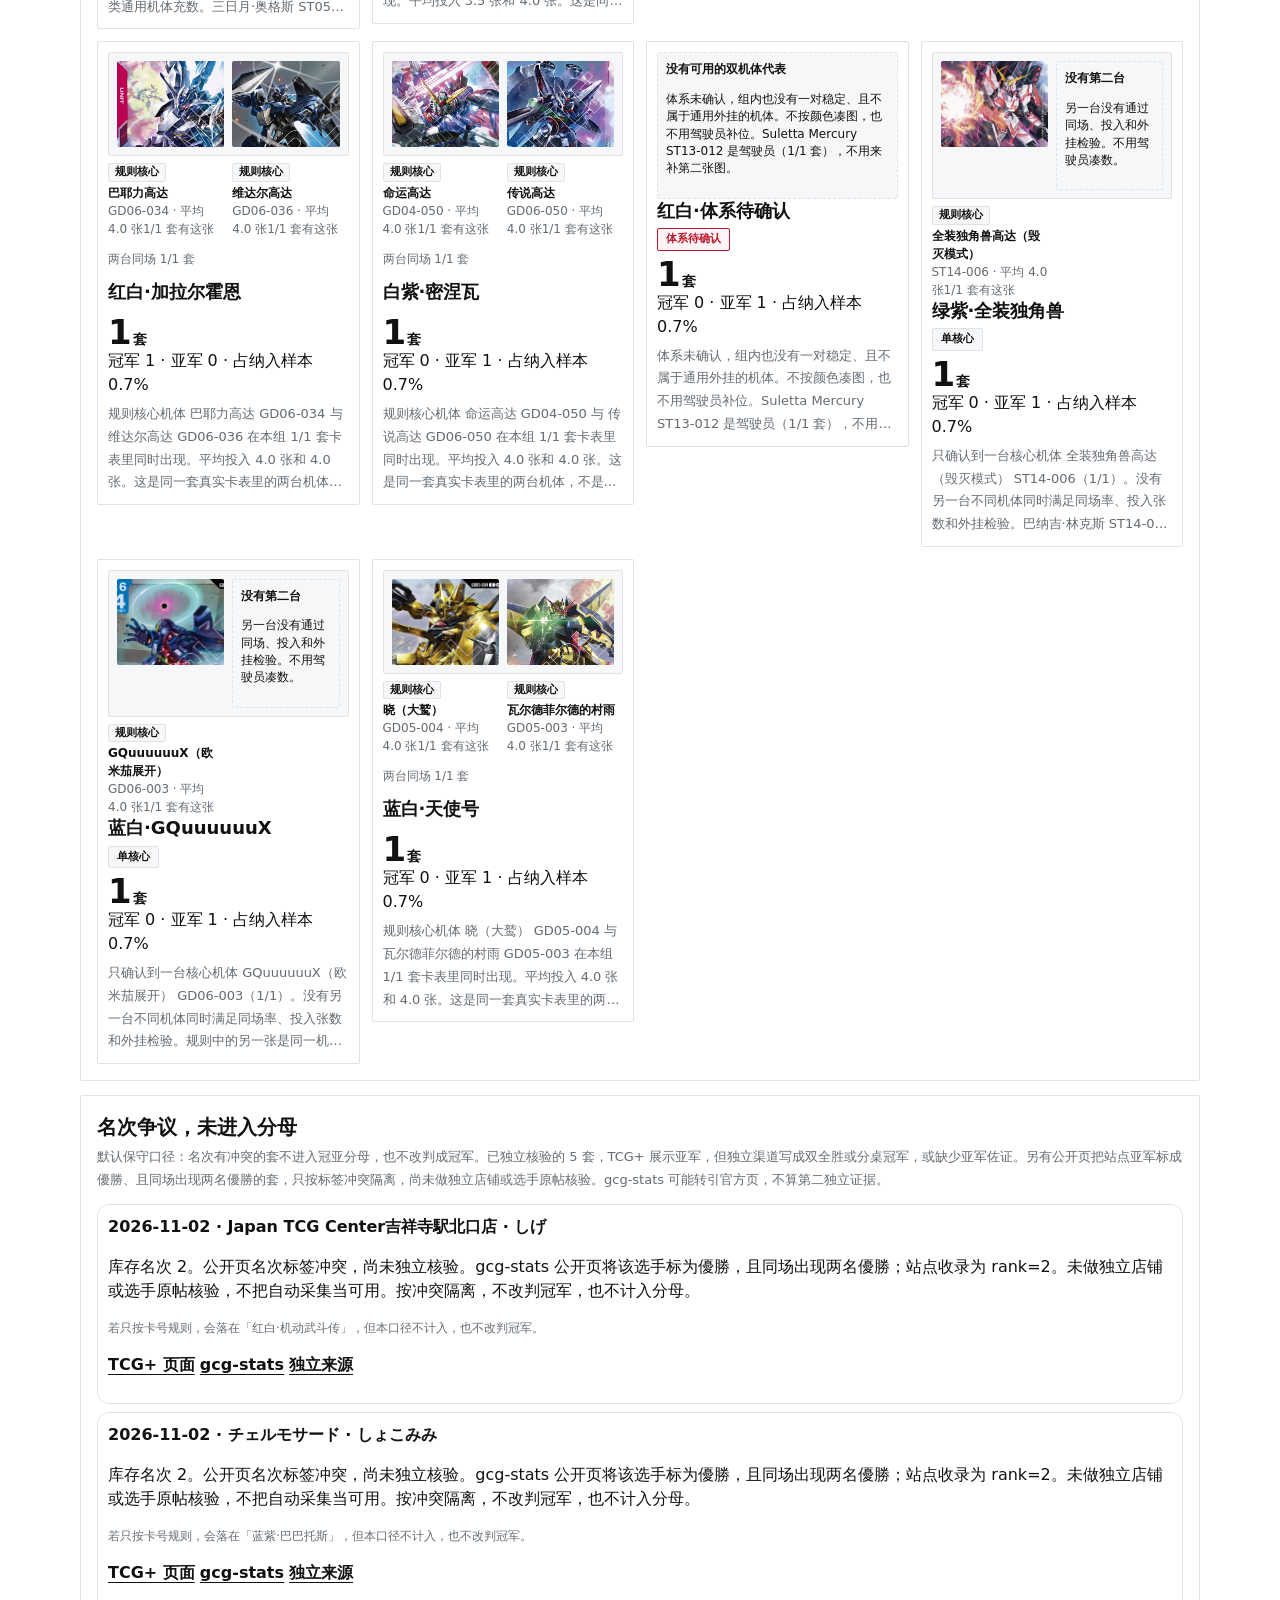
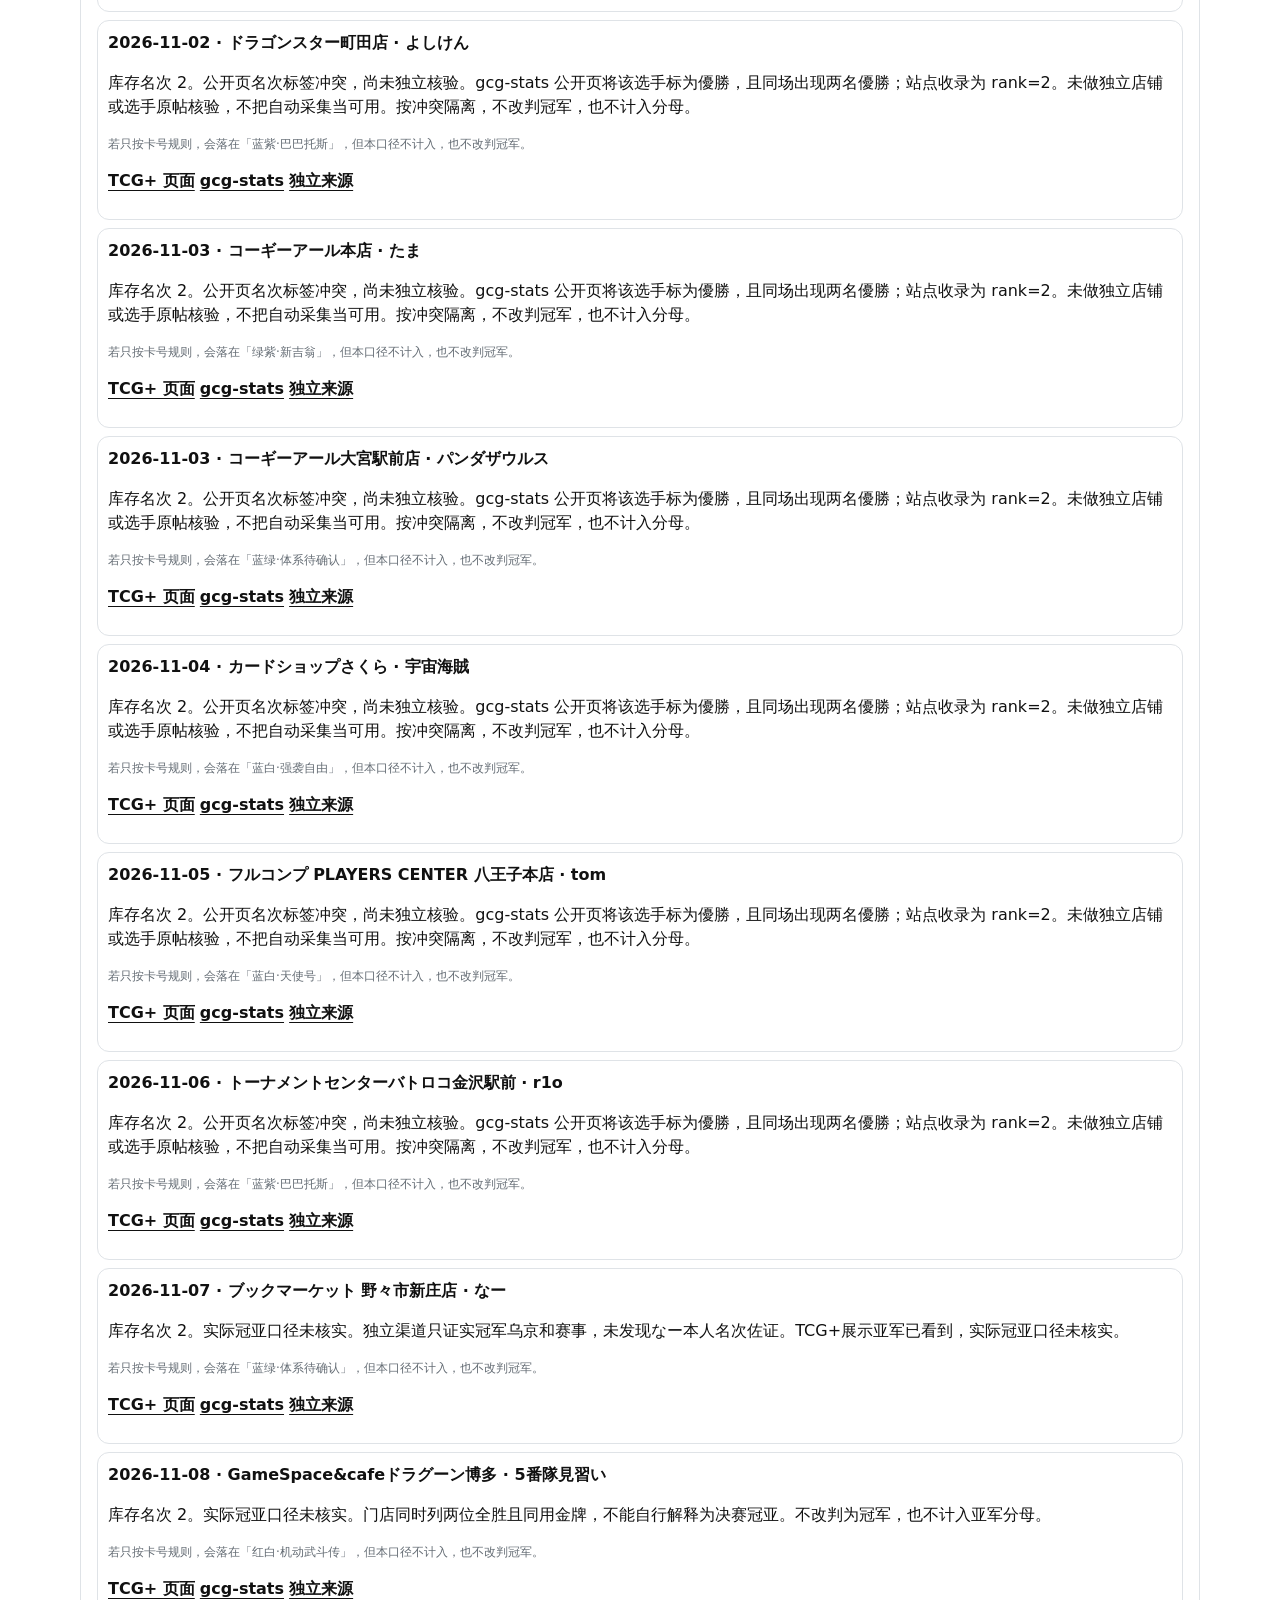
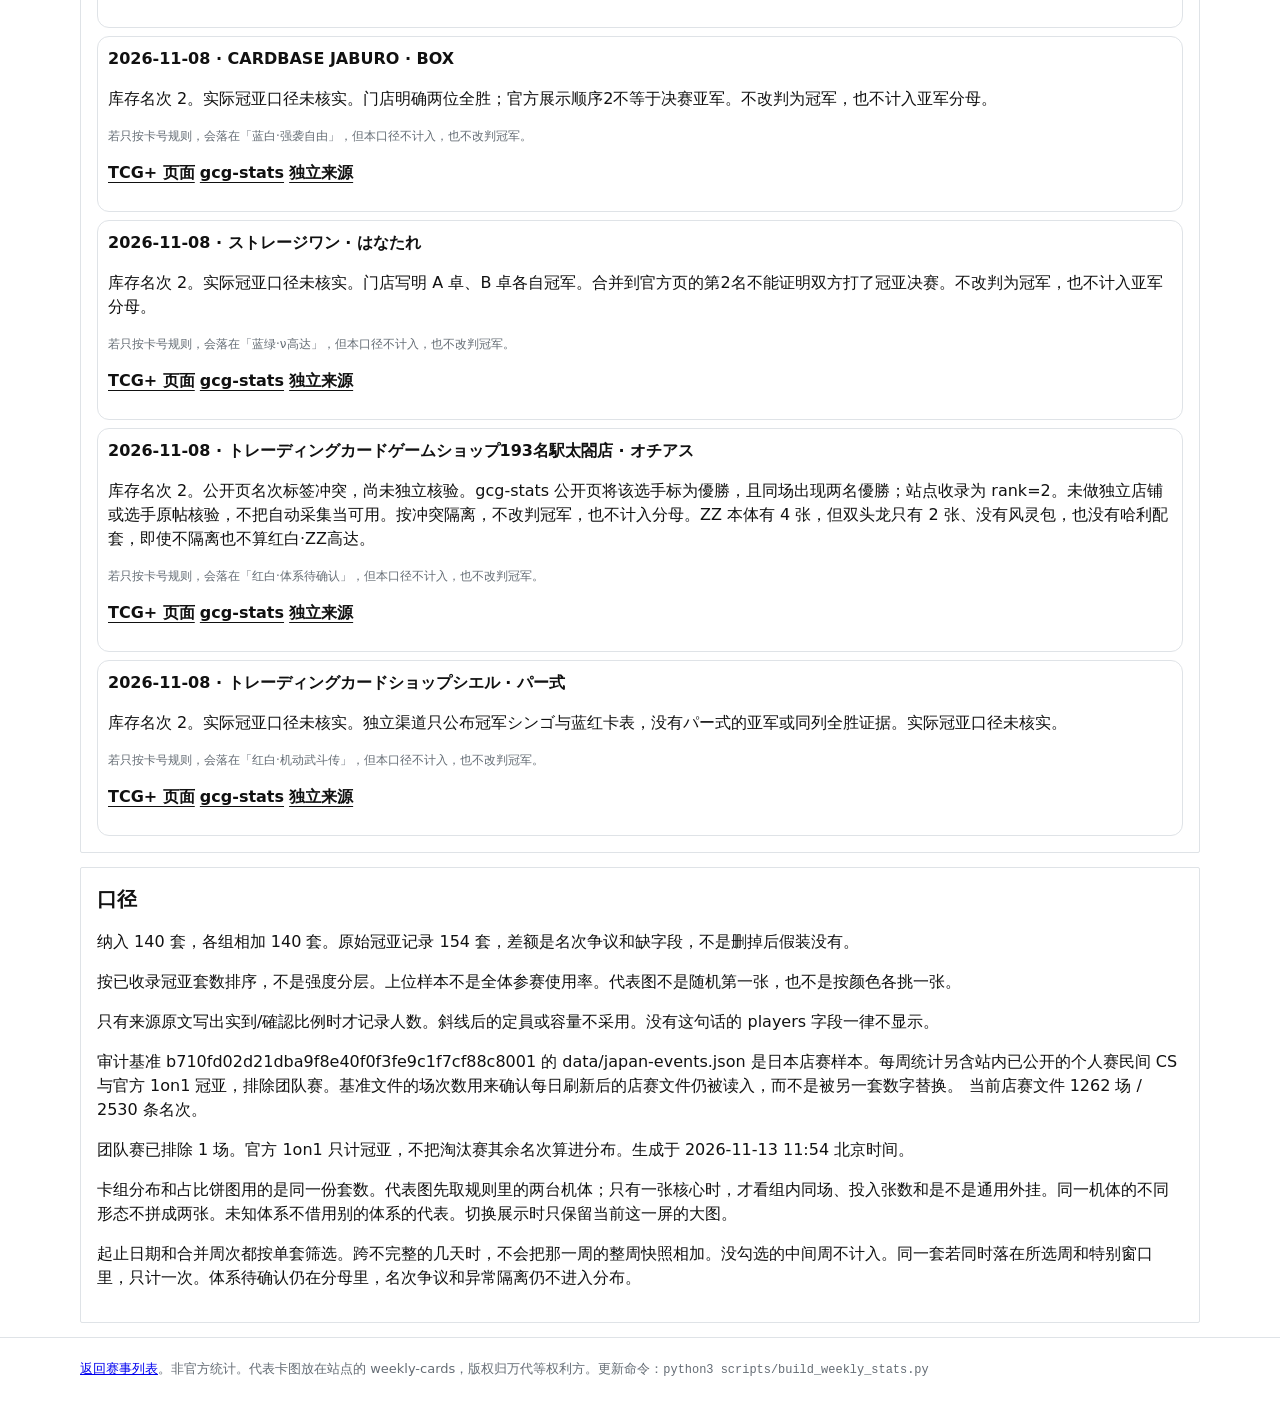
==== commit 672ffb22: "发售日历可收起，并去掉特别窗口入口 首次打开默认收起，展开或收起会记在本机。周次选择不再单列特别窗口；旧的窗口地址改成同一段起止日期。  Co-authored-by: 罗逸 <ms_luoyi@16" ====
--- a/weekly.html
+++ b/weekly.html
@@ -5,7 +5,7 @@
   <meta name="viewport" content="width=device-width, initial-scale=1, viewport-fit=cover" />
   <title>每周上位统计 · GCG</title>
   <link rel="icon" href="data:," />
-  <link rel="stylesheet" href="weekly.css?v=20261113e" />
+  <link rel="stylesheet" href="weekly.css?v=20261113f" />
   <link rel="stylesheet" href="samaritan-tokens.css?v=20261110a" />
   <link rel="stylesheet" href="gcg-samaritan-override.css?v=20261110a" />
   <link rel="stylesheet" href="samaritan-gcg.css?v=20261110a" />
@@ -43,7 +43,7 @@
       </div>
       <label class="week-label">
         <span>周次</span>
-        <select id="view-select" aria-label="选择周次或特别窗口"></select>
+        <select id="view-select" aria-label="选择周次"></select>
       </label>
       <div id="range-switch" class="segment" role="tablist" aria-label="统计范围">
         <button type="button" data-mode="week" aria-selected="true">单周</button>
@@ -82,6 +82,6 @@
 
   <script src="weekly-pie.js?v=20261113c"></script>
   <script src="weekly-range.js?v=20261113c"></script>
-  <script src="weekly.js?v=20261113d"></script>
+  <script src="weekly.js?v=20261113f"></script>
 </body>
 </html>
--- a/weekly.css
+++ b/weekly.css
@@ -520,6 +520,16 @@
   font-size: 14px;
 }
 .range-error { color: var(--sm-red, #b8172c); font-weight: 700; }
+.cal-head {
+  display: flex;
+  align-items: flex-start;
+  justify-content: space-between;
+  gap: 12px;
+}
+.cal-head h2 { margin: 0; }
+.cal-head .hint { margin: 4px 0 0; }
+.cal-toggle { flex: 0 0 auto; }
+.releases.is-collapsed { padding-bottom: 12px; }
 .cal-tools, .cal-filters {
   display: flex;
   flex-wrap: wrap;
